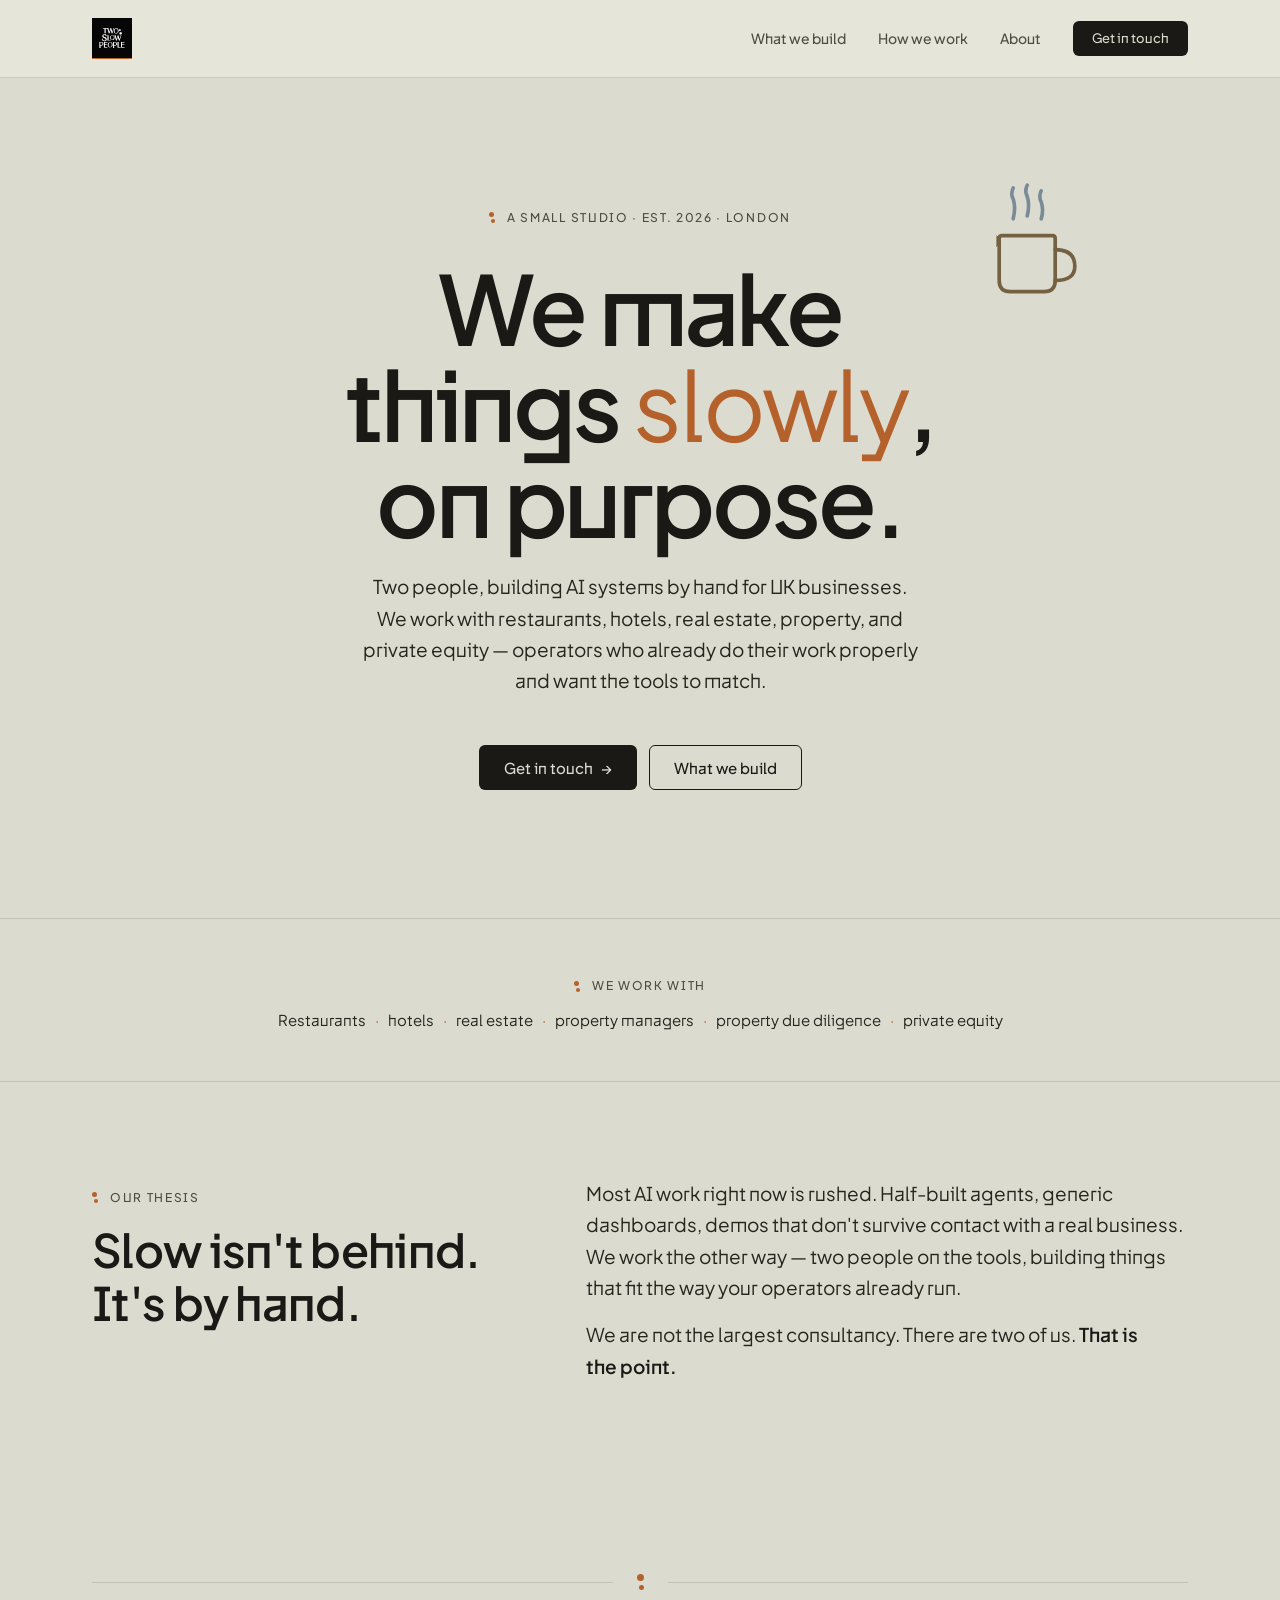
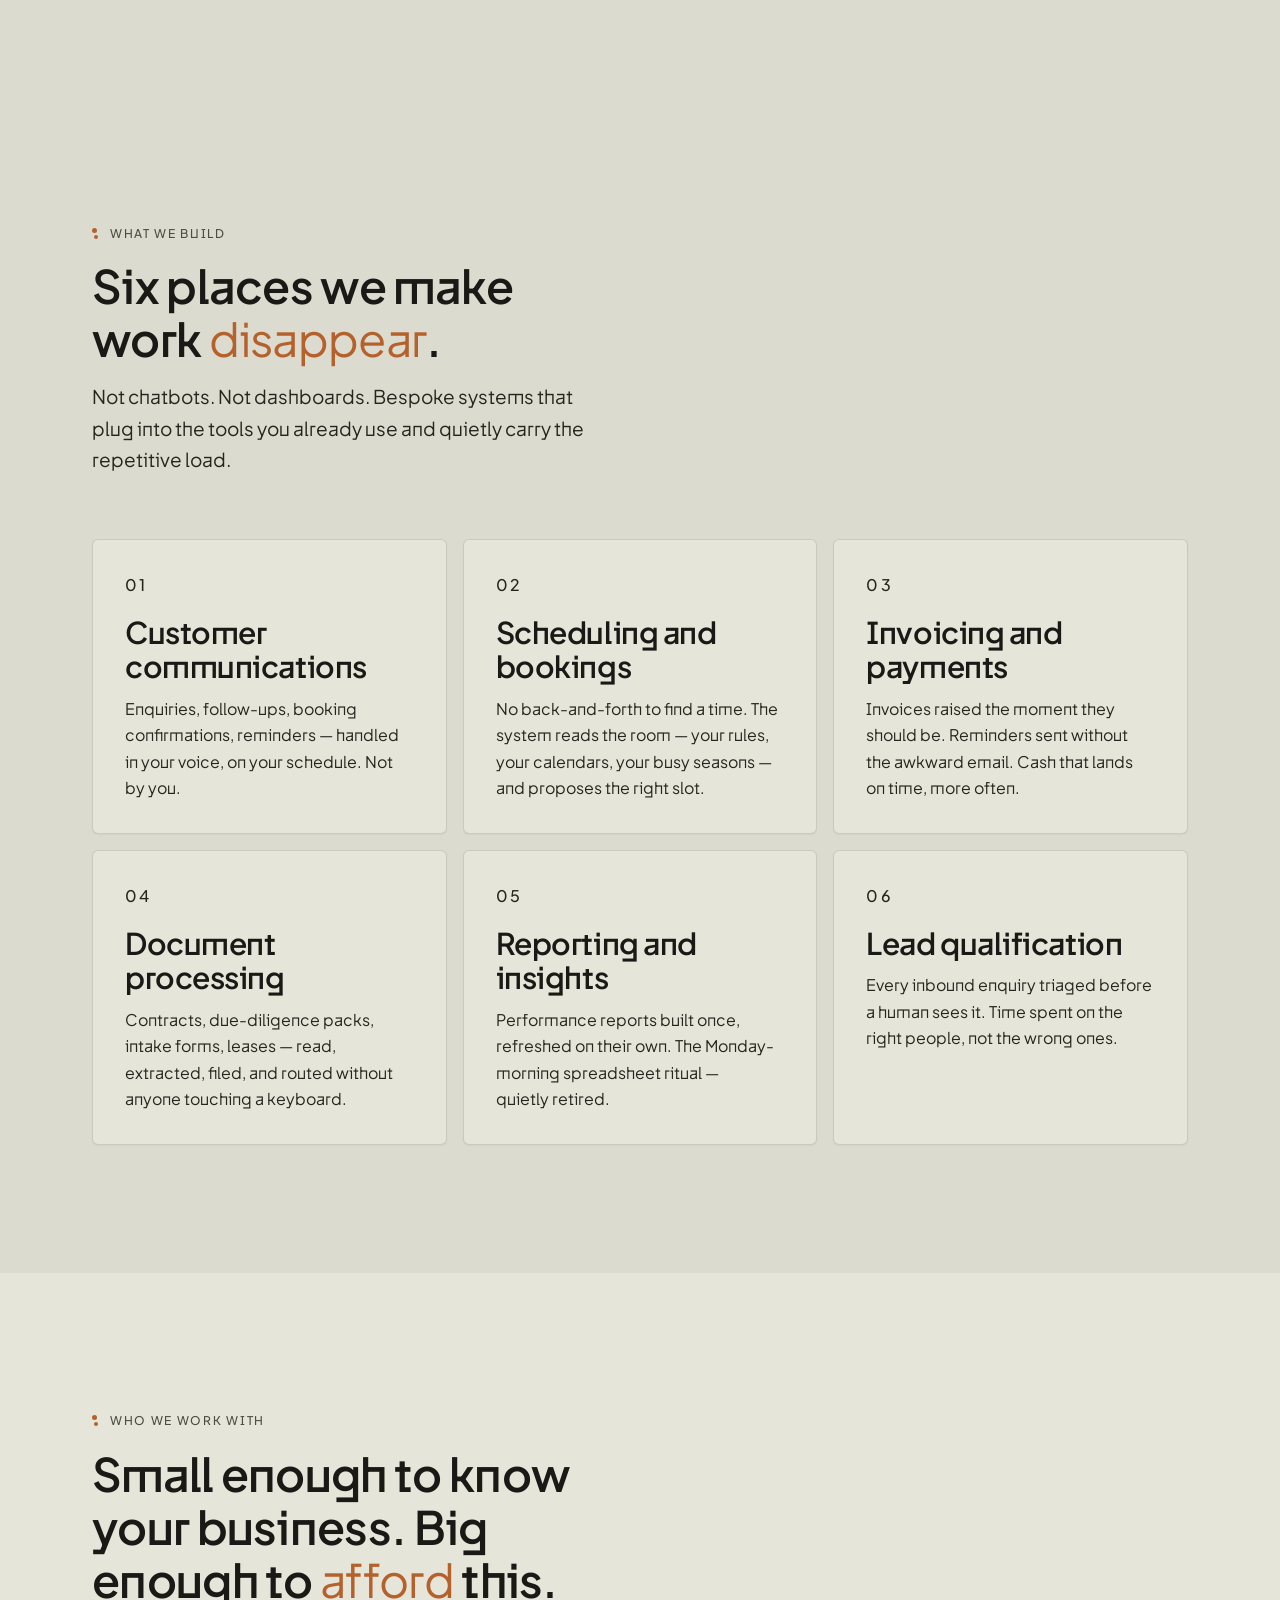
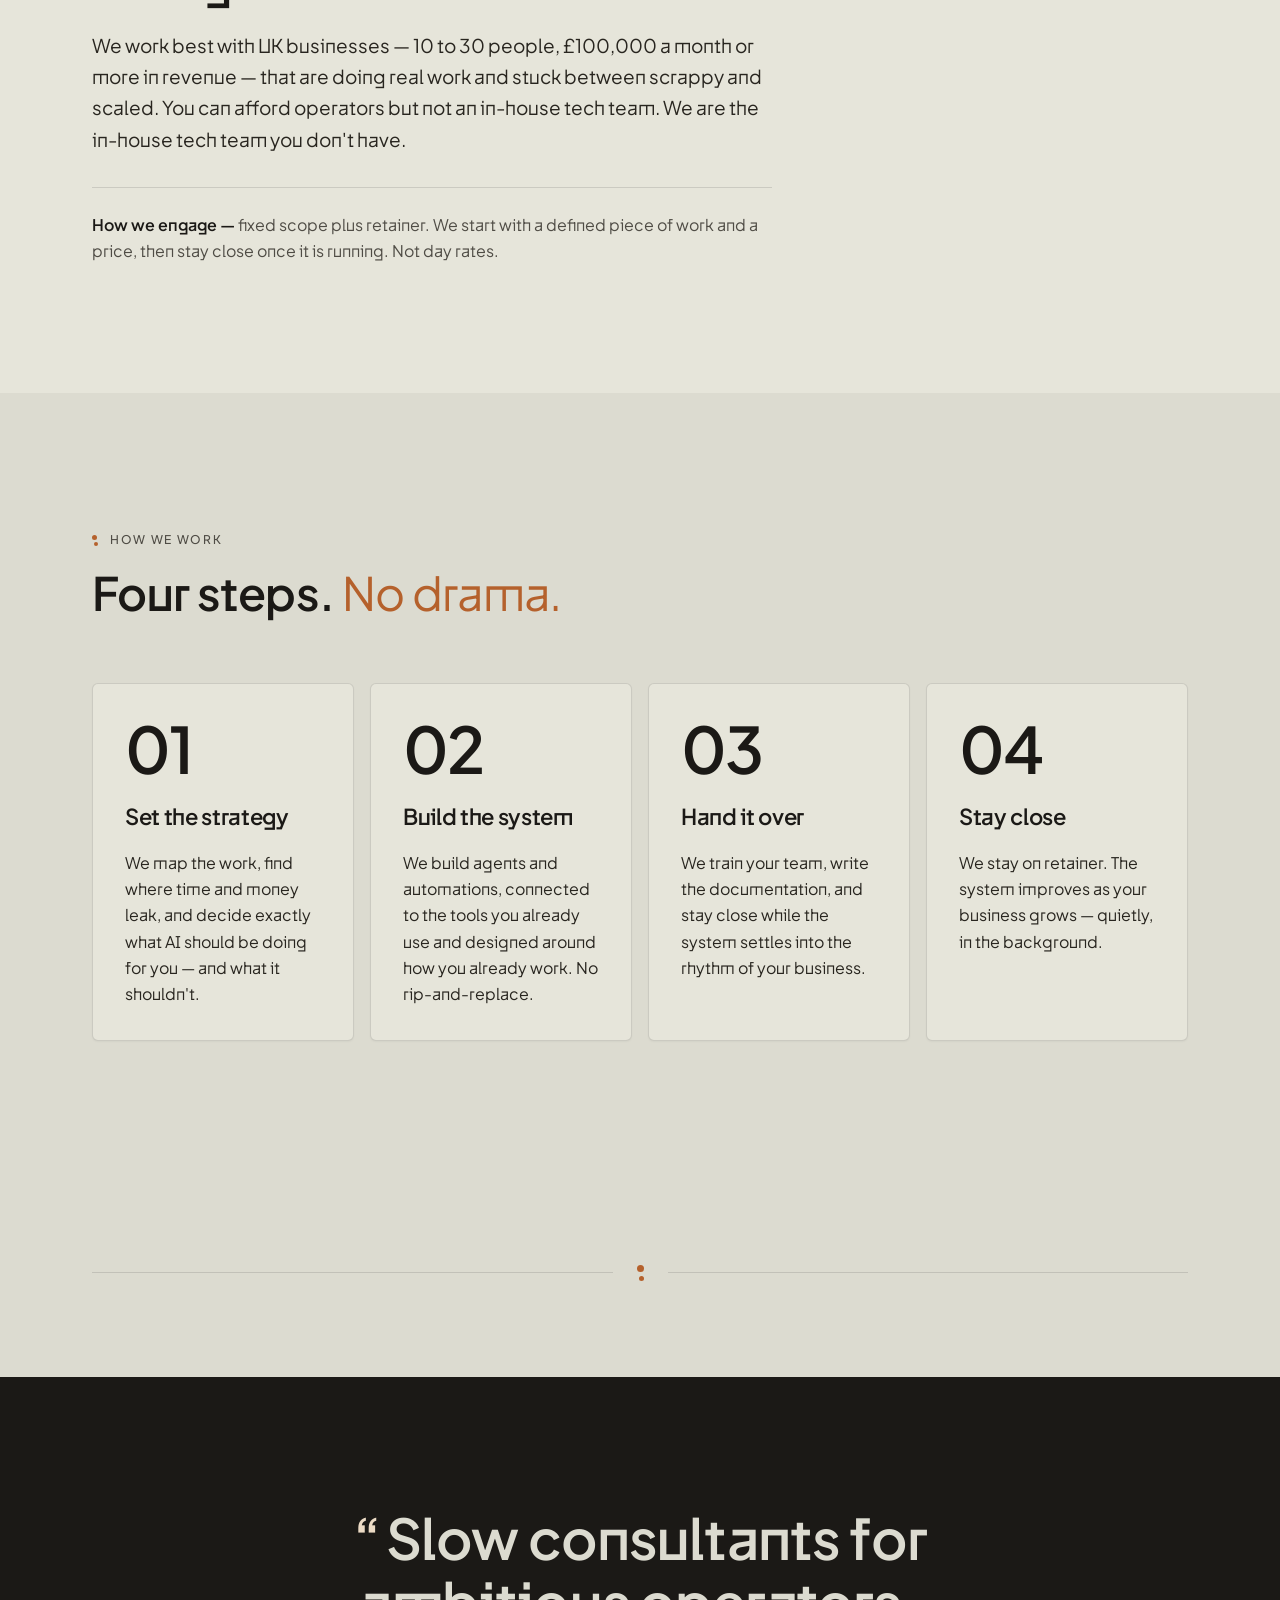
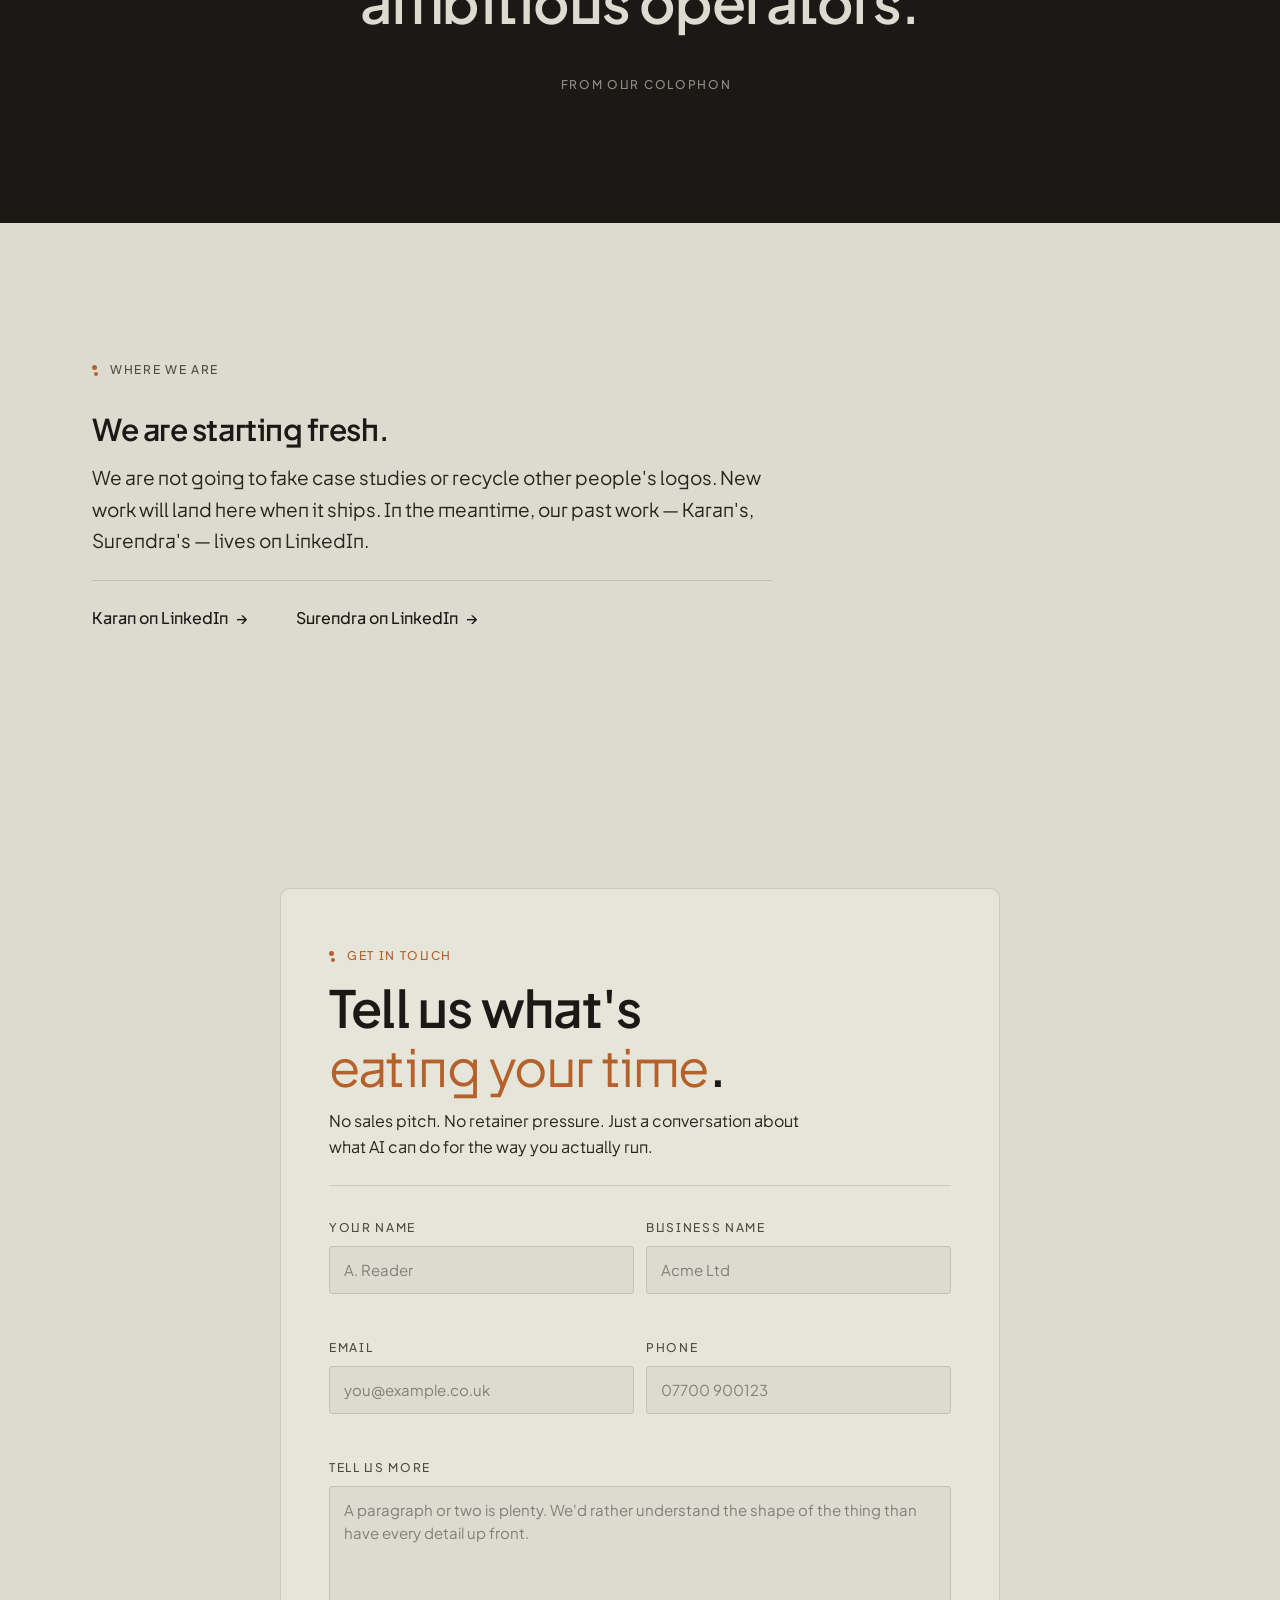
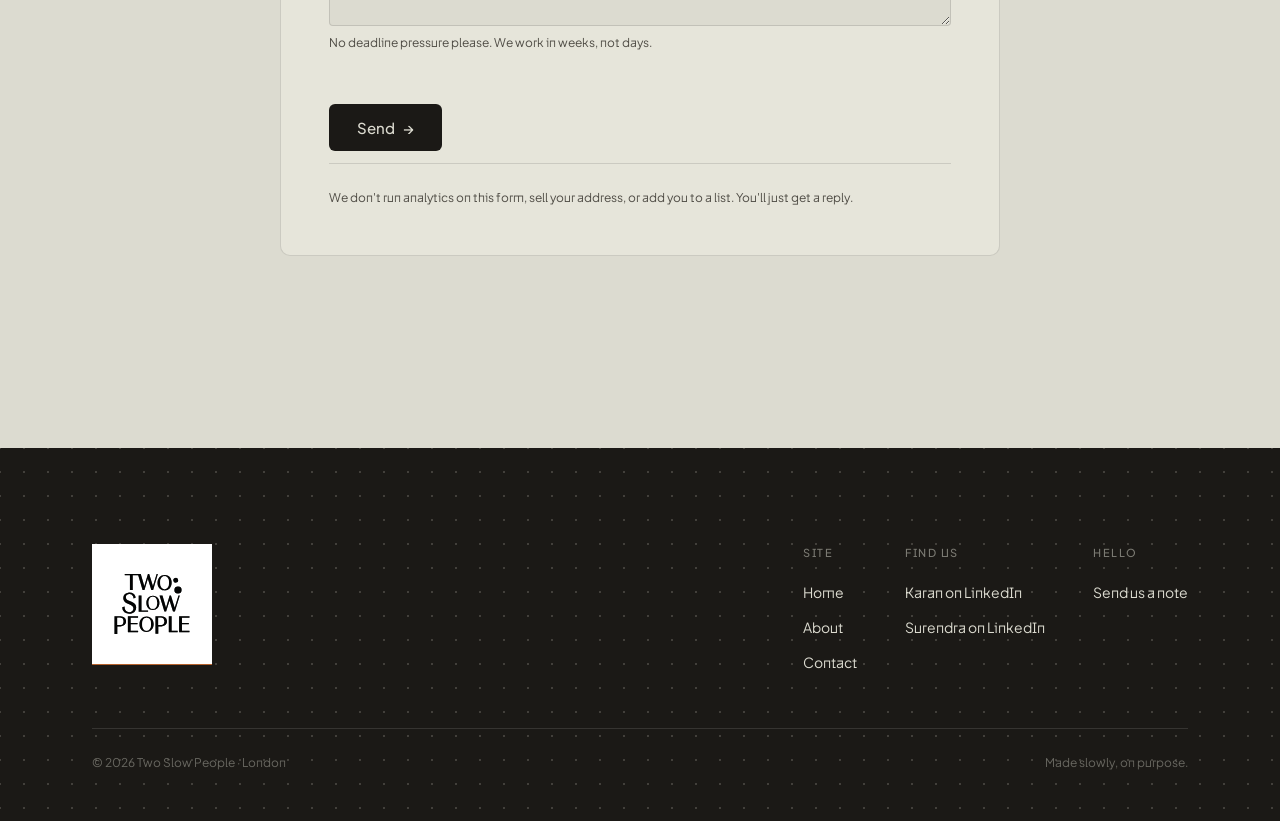
==== index.html @ e24c9af3 "Copy pass: tighten grammar, flow, specific-over-abstract Index: - Hero lede: drop "bespoke" (redunda" ====
<!DOCTYPE html>
<html lang="en">
<head>
    <meta charset="UTF-8">
    <meta name="viewport" content="width=device-width, initial-scale=1.0">
    <title>Two Slow People — AI consulting for UK businesses</title>
    <meta name="description" content="Two Slow People is a small AI consultancy run by Karan Baweja and Surendra Chaplot. We build proper AI systems by hand for UK businesses ready to scale.">
    <meta name="robots" content="index, follow">
    <meta name="theme-color" content="#1B1916">

    <link rel="canonical" href="https://twoslowpeople.com/">
    <link rel="icon" type="image/svg+xml" href="assets/dot-pair.svg">
    <link rel="apple-touch-icon" href="assets/logo-twoslowpeople-vector.svg">

    <meta property="og:type" content="website">
    <meta property="og:url" content="https://twoslowpeople.com/">
    <meta property="og:title" content="Two Slow People — AI consulting for UK businesses">
    <meta property="og:description" content="A small AI consultancy run by two people, by hand. We work with UK businesses — restaurants, hotels, real estate, property, private equity.">
    <meta property="og:site_name" content="Two Slow People">
    <meta property="og:locale" content="en_GB">

    <meta name="twitter:card" content="summary_large_image">
    <meta name="twitter:title" content="Two Slow People — AI consulting for UK businesses">
    <meta name="twitter:description" content="A small AI consultancy run by two people, by hand. UK SMBs — restaurants, hotels, real estate, property, private equity.">

    <link rel="stylesheet" href="css/tokens.css?v=1">
    <link rel="stylesheet" href="css/site.css?v=1">

    <style>
        /* ──────────────────────────────────────────────────────
           index.html — page-specific styles only.
           Tokens come from tokens.css; shared chrome (nav, footer,
           buttons, cards, forms, eyebrow, reveal) lives in site.css.
           ────────────────────────────────────────────────────── */

        /* ── HERO ── */
        .hero {
            position: relative;
            padding: 120px 0 var(--s-10);
            text-align: center;
            background: var(--bg-page);
            overflow: hidden;
        }
        .hero-mark {
            position: absolute;
            top: var(--s-9);
            right: max(var(--s-6), calc(50% - 460px));
            opacity: 0.9;
            pointer-events: none;
        }
        @media (max-width: 768px) {
            .hero-mark { top: var(--s-6); right: var(--s-4); }
            .hero-mark svg { width: 96px; height: 96px; }
        }
        .hero .eyebrow { margin-bottom: var(--s-6); }
        .hero h1 {
            font-size: var(--t-display);
            margin-bottom: var(--s-5);
            max-width: 920px;
            margin-left: auto;
            margin-right: auto;
        }
        .hero h1 em {
            font-weight: var(--w-regular);
            color: var(--momiji);
        }
        .hero .lede {
            max-width: 560px;
            margin: 0 auto var(--s-7);
            color: var(--ink-2);
            text-wrap: pretty;
        }
        .hero-ctas {
            display: inline-flex;
            gap: var(--s-3);
            flex-wrap: wrap;
            justify-content: center;
        }

        /* ── SECTORS STRIP ── */
        .sectors {
            padding: var(--s-7) 0;
            border-top: 1px solid var(--rule);
            border-bottom: 1px solid var(--rule);
            background: var(--bg-page);
            text-align: center;
        }
        .sectors .eyebrow { margin-bottom: var(--s-3); justify-content: center; }
        .sectors-line {
            font-family: var(--font-body);
            font-size: 15px;
            color: var(--ink-2);
            line-height: var(--lh-relaxed);
        }
        .sectors-line .sep { color: var(--momiji); margin: 0 6px; }

        /* ── STATEMENT ── */
        .statement { background: var(--bg-page); padding-top: var(--s-9); padding-bottom: var(--s-9); }
        .statement-grid {
            display: grid;
            grid-template-columns: 5fr 7fr;
            gap: var(--s-8);
            align-items: start;
        }
        .statement h2 {
            font-size: var(--t-h2);
            text-wrap: balance;
        }
        .statement-right p {
            font-size: var(--t-body-lg);
            color: var(--ink-2);
            line-height: var(--lh-relaxed);
            margin-bottom: var(--s-4);
        }
        .statement-right p:last-child { margin-bottom: 0; }
        .statement-right em { color: var(--ink); font-weight: var(--w-semibold); }

        /* ── WHAT WE BUILD (services grid) ── */
        .what { background: var(--bg-page); }
        .what-grid {
            display: grid;
            grid-template-columns: repeat(3, 1fr);
            gap: var(--s-4);
        }
        .svc-num {
            font-family: var(--font-body);
            font-size: 12px;
            font-weight: var(--w-medium);
            letter-spacing: var(--ls-eyebrow);
            text-transform: uppercase;
            color: var(--momiji);
            margin-bottom: var(--s-4);
        }

        /* ── WHO WE WORK WITH ── */
        .who { background: var(--bg-card); }
        .who-inner { max-width: var(--container-prose); }
        .who h2 { font-size: var(--t-h2); margin-bottom: var(--s-5); text-wrap: balance; }
        .who h2 em { font-weight: var(--w-regular); color: var(--momiji); }
        .who p { font-size: var(--t-body-lg); color: var(--ink-2); line-height: var(--lh-relaxed); margin-bottom: var(--s-4); }
        .who p:last-child { margin-bottom: 0; }
        .who .engagement {
            margin-top: var(--s-6);
            padding-top: var(--s-5);
            border-top: 1px solid var(--rule);
            font-size: var(--t-body);
            color: var(--ink-3);
        }
        .who .engagement strong { color: var(--ink); font-weight: var(--w-semibold); }

        /* ── HOW WE WORK ── */
        .how { background: var(--bg-page); }
        .how-grid {
            display: grid;
            grid-template-columns: repeat(4, 1fr);
            gap: var(--s-4);
        }
        .how-grid .card { display: flex; flex-direction: column; gap: var(--s-3); }
        .step-num {
            font-family: var(--font-display);
            font-size: 64px;
            font-weight: var(--w-semibold);
            line-height: 1;
            letter-spacing: var(--ls-tightest);
            color: var(--ink);
            margin-bottom: var(--s-3);
        }
        .how-grid .card h3 { font-size: var(--t-h4); margin-bottom: var(--s-2); }

        /* ── PULL QUOTE — kit pattern: curly opening quote in clay-soft, no closing ── */
        .pull {
            background: var(--bg-inverse);
            color: var(--washi);
            padding: var(--s-10) 0;
            text-align: center;
        }
        .pull-quote {
            font-family: var(--font-display);
            font-size: clamp(34px, 4.5vw, 56px);
            font-weight: var(--w-semibold);
            line-height: var(--lh-snug);
            letter-spacing: var(--ls-tight);
            color: var(--washi);
            margin: 0 auto var(--s-6);
            max-width: 820px;
            text-wrap: balance;
        }
        .pull-quote::before {
            content: '\201C';            /* left double quotation mark — curly */
            color: var(--momiji-soft);
            margin-right: 0.08em;
        }
        .pull-attr {
            font-family: var(--font-body);
            font-size: 12px;
            font-weight: var(--w-medium);
            letter-spacing: var(--ls-eyebrow);
            text-transform: uppercase;
            color: rgba(220,219,208,0.6);
            display: inline-flex;
            align-items: center;
            gap: var(--s-3);
        }
        .pull-attr .dotpair-mark span { background: var(--momiji); }

        /* ── WHERE WE ARE (replaces fake cases) ── */
        .where { background: var(--bg-page); }
        .where-inner { max-width: var(--container-prose); }
        .where h3 { font-size: var(--t-h3); margin-bottom: var(--s-4); margin-top: var(--s-4); }
        .where p { font-size: var(--t-body-lg); color: var(--ink-2); line-height: var(--lh-relaxed); margin-bottom: var(--s-5); }
        .where-links { display: flex; gap: var(--s-7); flex-wrap: wrap; padding-top: var(--s-5); border-top: 1px solid var(--rule); }

        /* ── CONTACT ── */
        .contact {
            background: var(--bg-page);
            padding: var(--s-10) 0 var(--s-11);
        }
        .contact-card {
            max-width: 720px;
            margin: 0 auto;
            background: var(--bg-card);
            border: 1px solid var(--rule);
            border-radius: var(--r-lg);
            padding: var(--s-7);
        }
        .contact-card.surface-dotted-sm {
            background-color: var(--bg-card);
        }
        .contact-hd {
            margin-bottom: var(--s-6);
            padding-bottom: var(--s-5);
            border-bottom: 1px solid var(--rule);
        }
        .contact-hd .eyebrow { margin-bottom: var(--s-3); color: var(--momiji); }
        .contact-hd h2 {
            font-size: clamp(34px, 4vw, 52px);
            margin-bottom: var(--s-3);
        }
        .contact-hd h2 em { font-weight: var(--w-regular); color: var(--momiji); }
        .contact-hd p { font-size: var(--t-body); color: var(--ink-2); max-width: 480px; }

        /* ── PAGE-SPECIFIC RESPONSIVE ── */
        @media (max-width: 1024px) {
            .what-grid  { grid-template-columns: repeat(2, 1fr); }
            .how-grid   { grid-template-columns: repeat(2, 1fr); }
            .statement-grid { grid-template-columns: 1fr; gap: var(--s-6); }
        }
        @media (max-width: 768px) {
            .hero { padding: 96px 0 var(--s-9); }
            .hero h1 { font-size: clamp(40px, 11vw, 64px); }
            .hero-ctas .btn { padding: 12px 20px; font-size: 14px; }
            .sectors { padding: var(--s-6) 0; }
            .sectors-line { font-size: 14px; }
            .what-grid, .how-grid { grid-template-columns: 1fr; }
            .step-num { font-size: 48px; }
            .pull { padding: var(--s-9) 0; }
            .pull-quote { font-size: clamp(26px, 6.5vw, 40px); }
            .where-links { gap: var(--s-4); }
            .contact { padding: var(--s-9) 0 var(--s-10); }
            .contact-card { padding: var(--s-5); border-radius: var(--r-md); }
            .contact-hd h2 { font-size: clamp(28px, 8vw, 40px); }
            .statement { padding-top: var(--s-9); padding-bottom: var(--s-9); }
        }
        @media (max-width: 480px) {
            .hero-mark { display: none; }
            .hero h1 { font-size: clamp(36px, 11vw, 52px); }
            .pull-quote { font-size: 26px; }
        }
    </style>

    <script type="application/ld+json">
    {
      "@context": "https://schema.org",
      "@graph": [
        {
          "@type": "Organization",
          "@id": "https://twoslowpeople.com/#organization",
          "name": "Two Slow People",
          "url": "https://twoslowpeople.com/",
          "description": "Two Slow People is a small AI consultancy run by Karan Baweja and Surendra Chaplot. We build proper AI systems by hand for UK businesses ready to scale.",
          "founder": [
            { "@type": "Person", "name": "Karan Baweja",     "sameAs": "https://www.linkedin.com/in/karandb/" },
            { "@type": "Person", "name": "Surendra Chaplot", "sameAs": "https://www.linkedin.com/in/chaplot/" }
          ],
          "areaServed": { "@type": "Country", "name": "United Kingdom" },
          "foundingLocation": { "@type": "Place", "name": "London, UK" },
          "knowsAbout": ["AI consulting", "Bespoke automation", "Small Business Technology", "Workflow Automation"]
        },
        {
          "@type": "ProfessionalService",
          "@id": "https://twoslowpeople.com/#service",
          "name": "Two Slow People — AI consulting",
          "provider": { "@id": "https://twoslowpeople.com/#organization" },
          "serviceType": "AI consulting and bespoke automation",
          "description": "Bespoke AI systems for UK SMBs — customer communications, scheduling, invoicing, document processing, reporting, and lead qualification.",
          "areaServed": { "@type": "Country", "name": "United Kingdom" }
        },
        {
          "@type": "FAQPage",
          "mainEntity": [
            {
              "@type": "Question",
              "name": "What kind of businesses do you work with?",
              "acceptedAnswer": { "@type": "Answer", "text": "UK businesses with 10–30 people and £100,000+ a month in revenue. Industries include restaurants, hotels, real estate, property managers, property due diligence, and private equity." }
            },
            {
              "@type": "Question",
              "name": "How do you engage?",
              "acceptedAnswer": { "@type": "Answer", "text": "Fixed scope plus retainer. We start with a defined piece of work and a price, then stay on as your AI partner once it is running. Not day rates." }
            },
            {
              "@type": "Question",
              "name": "What do you actually build?",
              "acceptedAnswer": { "@type": "Answer", "text": "Bespoke AI systems for customer communications, scheduling and bookings, invoicing and payments, document processing, reporting and insights, and lead qualification." }
            }
          ]
        }
      ]
    }
    </script>
</head>
<body>

<!-- WOBBLE FILTER (used by every felt-pen mark on this page) -->
<svg width="0" height="0" style="position:absolute" aria-hidden="true">
    <filter id="wobble">
        <feTurbulence type="fractalNoise" baseFrequency="0.025" numOctaves="2" seed="3" result="noise" />
        <feDisplacementMap in="SourceGraphic" in2="noise" scale="1.6" />
    </filter>
</svg>

<!-- NAV -->
<nav class="site-nav" id="nav">
    <div class="nav-inner">
        <a href="/" class="nav-logo" aria-label="Two Slow People — home">
            <img src="assets/logo-twoslowpeople-vector.svg" alt="Two Slow People" />
        </a>
        <div class="nav-links" id="navLinks">
            <a href="#what">What we build</a>
            <a href="#how">How we work</a>
            <a href="about.html">About</a>
            <a href="#contact" class="btn btn-primary">Get in touch</a>
        </div>
        <button class="nav-mob" id="navMob" aria-label="Open menu" aria-expanded="false">
            <span></span><span></span><span></span>
        </button>
    </div>
</nav>

<!-- HERO -->
<section class="hero">
    <!-- Felt-pen tea mark — the brand mascot, top-right of the viewport -->
    <div class="hero-mark felt-pen-mark animated" aria-hidden="true">
        <svg viewBox="0 0 100 100" width="140" height="140">
            <g style="filter:url(#wobble);fill:none;stroke-width:2.6;stroke-linecap:round;stroke-linejoin:round">
                <path stroke="#6B5230" d="M28 46 Q28 44 30 44 L66 44 Q68 44 68 46 L68 76 Q68 84 60 84 L36 84 Q28 84 28 76 Z" />
                <path stroke="#6B5230" d="M68 54 Q82 54 82 66 Q82 76 68 76" />
                <path stroke="#6E8390" d="M38 32 Q40 24 38 18 Q36 14 38 10" />
                <path stroke="#6E8390" d="M48 30 Q50 22 48 16 Q46 12 48 8" />
                <path stroke="#6E8390" d="M58 32 Q60 26 58 20 Q56 16 58 12" />
            </g>
        </svg>
    </div>
    <div class="wrap-md">
        <div class="eyebrow rev">
            <span class="dotpair-mark"><span></span><span></span></span>
            <span>A small studio · est. 2026 · London</span>
        </div>
        <h1 class="display rev">We make things <em>slowly</em>,<br>on purpose.</h1>
        <p class="lead lede rev">Two people, building AI systems by hand for UK businesses. We work with restaurants, hotels, real estate, property, and private equity — operators who already do their work properly and want the tools to match.</p>
        <div class="hero-ctas rev">
            <a href="#contact" class="btn btn-primary">Get in touch <span aria-hidden="true">→</span></a>
            <a href="#what" class="btn btn-outline">What we build</a>
        </div>
    </div>
</section>

<!-- SECTORS -->
<div class="sectors">
    <div class="wrap">
        <div class="eyebrow">
            <span class="dotpair-mark"><span></span><span></span></span>
            <span>We work with</span>
        </div>
        <p class="sectors-line">Restaurants <span class="sep">·</span> hotels <span class="sep">·</span> real estate <span class="sep">·</span> property managers <span class="sep">·</span> property due diligence <span class="sep">·</span> private equity</p>
    </div>
</div>

<!-- STATEMENT / THESIS -->
<section class="statement">
    <div class="wrap">
        <div class="statement-grid rev">
            <div>
                <div class="eyebrow" style="margin-bottom: var(--s-4);">
                    <span class="dotpair-mark"><span></span><span></span></span>
                    <span>Our thesis</span>
                </div>
                <h2>Slow isn't behind. It's <em>by hand</em>.</h2>
            </div>
            <div class="statement-right">
                <p>Most AI work right now is rushed. Half-built agents, generic dashboards, demos that don't survive contact with a real business. We work the other way — two people on the tools, building things that fit the way your operators already run.</p>
                <p>We are not the largest consultancy. There are two of us. <em>That is the point.</em></p>
            </div>
        </div>
    </div>
</section>

<!-- BREAK -->
<div class="section-break" aria-hidden="true">
    <div class="section-break-inner">
        <span class="line"></span>
        <span class="ornament"><span></span><span></span></span>
        <span class="line"></span>
    </div>
</div>

<!-- WHAT WE BUILD -->
<section class="what" id="what">
    <div class="wrap">
        <div class="sec-hd rev">
            <div class="eyebrow">
                <span class="dotpair-mark"><span></span><span></span></span>
                <span>What we build</span>
            </div>
            <h2>Six places we make work <em>disappear</em>.</h2>
            <p class="lede">Not chatbots. Not dashboards. Bespoke systems that plug into the tools you already use and quietly carry the repetitive load.</p>
        </div>
        <div class="what-grid rev">
            <article class="card">
                <p class="svc-num">01</p>
                <h3>Customer communications</h3>
                <p>Enquiries, follow-ups, booking confirmations, reminders — handled in your voice, on your schedule. Not by you.</p>
            </article>
            <article class="card">
                <p class="svc-num">02</p>
                <h3>Scheduling and bookings</h3>
                <p>No back-and-forth to find a time. The system reads the room — your rules, your calendars, your busy seasons — and proposes the right slot.</p>
            </article>
            <article class="card">
                <p class="svc-num">03</p>
                <h3>Invoicing and payments</h3>
                <p>Invoices raised the moment they should be. Reminders sent without the awkward email. Cash that lands on time, more often.</p>
            </article>
            <article class="card">
                <p class="svc-num">04</p>
                <h3>Document processing</h3>
                <p>Contracts, due-diligence packs, intake forms, leases — read, extracted, filed, and routed without anyone touching a keyboard.</p>
            </article>
            <article class="card">
                <p class="svc-num">05</p>
                <h3>Reporting and insights</h3>
                <p>Performance reports built once, refreshed on their own. The Monday-morning spreadsheet ritual — quietly retired.</p>
            </article>
            <article class="card">
                <p class="svc-num">06</p>
                <h3>Lead qualification</h3>
                <p>Every inbound enquiry triaged before a human sees it. Time spent on the right people, not the wrong ones.</p>
            </article>
        </div>
    </div>
</section>

<!-- WHO WE WORK WITH -->
<section class="who" id="who">
    <div class="wrap">
        <div class="who-inner rev">
            <div class="eyebrow" style="margin-bottom: var(--s-4);">
                <span class="dotpair-mark"><span></span><span></span></span>
                <span>Who we work with</span>
            </div>
            <h2>Small enough to know your business. Big enough to <em>afford</em> this.</h2>
            <p>We work best with UK businesses — 10 to 30 people, £100,000 a month or more in revenue — that are doing real work and stuck between scrappy and scaled. You can afford operators but not an in-house tech team. We are the in-house tech team you don't have.</p>
            <div class="engagement"><strong>How we engage —</strong> fixed scope plus retainer. We start with a defined piece of work and a price, then stay close once it is running. Not day rates.</div>
        </div>
    </div>
</section>

<!-- HOW WE WORK -->
<section class="how" id="how">
    <div class="wrap">
        <div class="sec-hd rev">
            <div class="eyebrow">
                <span class="dotpair-mark"><span></span><span></span></span>
                <span>How we work</span>
            </div>
            <h2>Four steps. <em>No drama.</em></h2>
        </div>
        <div class="how-grid rev">
            <article class="card">
                <div class="step-num">01</div>
                <h3>Set the strategy</h3>
                <p>We map the work, find where time and money leak, and decide exactly what AI should be doing for you — and what it shouldn't.</p>
            </article>
            <article class="card">
                <div class="step-num">02</div>
                <h3>Build the system</h3>
                <p>We build agents and automations, connected to the tools you already use and designed around how you already work. No rip-and-replace.</p>
            </article>
            <article class="card">
                <div class="step-num">03</div>
                <h3>Hand it over</h3>
                <p>We train your team, write the documentation, and stay close while the system settles into the rhythm of your business.</p>
            </article>
            <article class="card">
                <div class="step-num">04</div>
                <h3>Stay close</h3>
                <p>We stay on retainer. The system improves as your business grows — quietly, in the background.</p>
            </article>
        </div>
    </div>
</section>

<!-- BREAK -->
<div class="section-break" aria-hidden="true">
    <div class="section-break-inner">
        <span class="line"></span>
        <span class="ornament"><span></span><span></span></span>
        <span class="line"></span>
    </div>
</div>

<!-- PULL QUOTE -->
<section class="pull rev">
    <div class="wrap-md">
        <p class="pull-quote">Slow consultants for ambitious operators.</p>
        <span class="pull-attr">
            <span class="dotpair-mark"><span></span><span></span></span>
            <span>From our colophon</span>
        </span>
    </div>
</section>

<!-- WHERE WE ARE -->
<section class="where" id="where">
    <div class="wrap">
        <div class="where-inner rev">
            <div class="eyebrow" style="margin-bottom: var(--s-4);">
                <span class="dotpair-mark"><span></span><span></span></span>
                <span>Where we are</span>
            </div>
            <h3>We are starting fresh.</h3>
            <p>We are not going to fake case studies or recycle other people's logos. New work will land here when it ships. In the meantime, our past work — Karan's, Surendra's — lives on LinkedIn.</p>
            <div class="where-links">
                <a class="arrow-link" href="https://www.linkedin.com/in/karandb/" target="_blank" rel="noopener noreferrer">Karan on LinkedIn</a>
                <a class="arrow-link" href="https://www.linkedin.com/in/chaplot/" target="_blank" rel="noopener noreferrer">Surendra on LinkedIn</a>
            </div>
        </div>
    </div>
</section>

<!-- CONTACT -->
<section class="contact" id="contact">
    <div class="wrap">
        <div class="contact-card surface-dotted-sm rev">
            <div class="contact-hd">
                <div class="eyebrow">
                    <span class="dotpair-mark"><span></span><span></span></span>
                    <span>Get in touch</span>
                </div>
                <h2>Tell us what's <em>eating your time</em>.</h2>
                <p>No sales pitch. No retainer pressure. Just a conversation about what AI can do for the way you actually run.</p>
            </div>
            <form id="contact-form" novalidate>
                <div class="form-row">
                    <div class="form-group">
                        <label for="name">Your name</label>
                        <input type="text" id="name" name="name" placeholder="A. Reader" autocomplete="name">
                        <span class="field-error" id="name-error"></span>
                    </div>
                    <div class="form-group">
                        <label for="business">Business name</label>
                        <input type="text" id="business" name="business" placeholder="Acme Ltd" autocomplete="organization">
                        <span class="field-error" id="business-error"></span>
                    </div>
                </div>
                <div class="form-row">
                    <div class="form-group">
                        <label for="email">Email</label>
                        <input type="email" id="email" name="email" placeholder="you@example.co.uk" autocomplete="email">
                        <span class="field-error" id="email-error"></span>
                    </div>
                    <div class="form-group">
                        <label for="phone">Phone</label>
                        <input type="tel" id="phone" name="phone" placeholder="07700 900123" autocomplete="tel">
                        <span class="field-error" id="phone-error"></span>
                    </div>
                </div>
                <div class="form-group">
                    <label for="message">Tell us more</label>
                    <textarea id="message" name="message" rows="5" placeholder="A paragraph or two is plenty. We'd rather understand the shape of the thing than have every detail up front."></textarea>
                    <span class="form-helper">No deadline pressure please. We work in weeks, not days.</span>
                    <span class="field-error" id="message-error"></span>
                </div>
                <button type="submit" class="form-submit">Send <span aria-hidden="true">→</span></button>
                <div class="form-msg" id="form-msg"></div>
            </form>
            <div class="form-foot">We don't run analytics on this form, sell your address, or add you to a list. You'll just get a reply.</div>
        </div>
    </div>
</section>

<!-- FOOTER -->
<footer class="site-footer">
    <div class="wrap">
        <div class="footer-top">
            <a href="/" class="footer-mark" aria-label="Two Slow People">
                <img src="assets/logo-twoslowpeople-vector.svg" alt="Two Slow People" />
            </a>
            <div class="footer-cols">
                <div class="footer-col">
                    <h6>Site</h6>
                    <a href="/">Home</a>
                    <a href="about.html">About</a>
                    <a href="#contact">Contact</a>
                </div>
                <div class="footer-col">
                    <h6>Find us</h6>
                    <a href="https://www.linkedin.com/in/karandb/" target="_blank" rel="noopener noreferrer">Karan on LinkedIn</a>
                    <a href="https://www.linkedin.com/in/chaplot/" target="_blank" rel="noopener noreferrer">Surendra on LinkedIn</a>
                </div>
                <div class="footer-col">
                    <h6>Hello</h6>
                    <a href="#contact">Send us a note</a>
                </div>
            </div>
        </div>
        <div class="footer-bot">
            <span>© 2026 Two Slow People · London</span>
            <span>Made slowly, on purpose.</span>
        </div>
    </div>
</footer>

<script>
(function () {
    // Mobile nav
    var mob   = document.getElementById('navMob');
    var links = document.getElementById('navLinks');
    if (mob && links) {
        mob.addEventListener('click', function () {
            var open = links.classList.toggle('open');
            mob.setAttribute('aria-expanded', open ? 'true' : 'false');
        });
        links.querySelectorAll('a').forEach(function (a) {
            a.addEventListener('click', function () {
                links.classList.remove('open');
                mob.setAttribute('aria-expanded', 'false');
            });
        });
    }

    // Smooth scroll for in-page anchors
    document.querySelectorAll('a[href^="#"]').forEach(function (a) {
        a.addEventListener('click', function (e) {
            var href = this.getAttribute('href');
            if (href === '#' || href.length < 2) return;
            var t = document.querySelector(href);
            if (t) { e.preventDefault(); t.scrollIntoView({ behavior: 'smooth', block: 'start' }); }
        });
    });

    // Scroll reveal — with hard fallback so a JS error never blanks the page
    var revEls = document.querySelectorAll('.rev');
    try {
        var io = new IntersectionObserver(function (entries) {
            entries.forEach(function (e) {
                if (e.isIntersecting) { e.target.classList.add('in'); io.unobserve(e.target); }
            });
        }, { threshold: 0.07, rootMargin: '0px 0px -32px 0px' });
        revEls.forEach(function (el) { io.observe(el); });
    } catch (err) {
        revEls.forEach(function (el) { el.classList.add('in'); });
    }
    setTimeout(function () {
        revEls.forEach(function (el) { el.classList.add('in'); });
    }, 1500);

    // Contact form (mechanics preserved from previous version — same field names,
    // same Google Apps Script endpoint, same URLSearchParams body)
    var form = document.getElementById('contact-form');
    var msg  = document.getElementById('form-msg');
    if (!form) return;

    form.querySelectorAll('input, textarea').forEach(function (el) {
        el.addEventListener('input', function () {
            this.classList.remove('invalid');
            var err = document.getElementById(this.id + '-error');
            if (err) err.textContent = '';
            msg.className = 'form-msg';
        });
    });

    form.addEventListener('submit', function (e) {
        e.preventDefault();
        var f = new FormData(form);
        var ok = true;

        function fieldErr(id, text) {
            document.getElementById(id).classList.add('invalid');
            document.getElementById(id + '-error').textContent = text;
            if (ok) { document.getElementById(id).focus(); }
            ok = false;
        }

        var name     = f.get('name').trim();
        var business = f.get('business').trim();
        var email    = f.get('email').trim();
        var phone    = f.get('phone').trim();
        var message  = f.get('message').trim();

        // Validate in reverse order so focus lands on the first error
        if (message.length < 10)
            fieldErr('message', 'Please add a bit more detail — at least a sentence.');
        if (!/^\d{10,15}$/.test(phone.replace(/[\s\-\+\(\)]/g, '')))
            fieldErr('phone', 'Please enter a valid phone number.');
        if (!/^[^\s@]+@[^\s@]+\.[^\s@]+$/.test(email))
            fieldErr('email', 'Please enter a valid email address.');
        if (business.length < 2)
            fieldErr('business', 'Please enter your business name.');
        if (name.length < 2)
            fieldErr('name', 'Please enter your name.');

        if (!ok) return;

        var SCRIPT_URL = 'https://script.google.com/macros/s/AKfycbxXTZHqt9VokANGbA_xIFv-x7C_1rtGwkPDrFfb3cg8RIaZro7bOiLLqvdOsWTlAKs/exec';
        var btn = form.querySelector('.form-submit');
        btn.disabled = true; btn.innerHTML = 'Sending…';
        var params = new URLSearchParams();
        params.append('name', name);
        params.append('business', business);
        params.append('email', email);
        params.append('phone', phone);
        params.append('message', message);
        fetch(SCRIPT_URL, { method: 'POST', body: params, mode: 'no-cors' })
          .then(function () {
            show('success', "Sent. We'll write back within a week, sometimes two.");
            form.reset();
            setTimeout(function () { msg.style.display = 'none'; }, 6000);
          })
          .catch(function () {
            show('error', 'Something went wrong — please try again in a moment.');
          })
          .finally(function () {
            btn.disabled = false; btn.innerHTML = 'Send <span aria-hidden="true">→</span>';
          });
    });

    function show(type, text) { msg.className = 'form-msg ' + type; msg.textContent = text; }
})();
</script>
</body>
</html>
---- css/tokens.css ----
/* =========================================================================
   Two Slow People — Colors & Type tokens (FINAL)
   =========================================================================
   Palette: 03 · Maple Stream
   Accent set: Autumn polychrome
   Header surface: --paper

   A quiet, considered system. Editorial sans + the dot-pair motif.
   "Slow" demands restraint — saturated colors are moments, not surfaces.
   ========================================================================= */

@import url('https://fonts.googleapis.com/css2?family=Plus+Jakarta+Sans:ital,wght@0,300;0,400;0,500;0,600;0,700;0,800;1,400;1,500;1,600&family=JetBrains+Mono:wght@400;500&display=swap');

:root {
  /* =====================================================================
     COLOR — Maple Stream
     ===================================================================== */

  /* ---------- Surfaces (the stone ladder) ---------- */
  --white:        #F2F1E6;        /* brightest — used sparingly       */
  --paper:        #E6E5DA;        /* CARDS · HEADER · quote bg        */
  --washi:        #DCDBD0;        /* PAGE bg — primary stone          */
  --washi-2:      #CFCEC1;        /* inset / deeper card              */
  --washi-3:      #B8B7AA;        /* deepest stone accent             */

  /* ---------- Ink scale ---------- */
  --ink:          #1B1916;        /* sumi — primary text, dark sections */
  --ink-2:        #28251F;        /* secondary text                   */
  --ink-3:        #4F4C45;        /* tertiary / metadata              */
  --ink-4:        #80807A;        /* muted / placeholder              */
  --sumi:         var(--ink);

  /* ---------- Accents — Autumn polychrome ----------
     Five hues drawn from autumn-garden references. All sit at the same
     desaturated chroma — a page can hold three of them and still read quiet.
     Order: warm → cool. */
  --ginkgo:       #C9A03A;        /* ginkgo yellow — sun, warmth      */
  --ginkgo-soft:  #ECDDB4;
  --momiji:       #B5612C;        /* maple rust — THE primary accent  */
  --momiji-soft:  #ECDBC5;
  --momiji-hover: #934C20;
  --kaki:         #A04534;        /* persimmon — secondary warm       */
  --kaki-soft:    #E8C9C0;
  --moss:         #5C7048;        /* moss — leaf, stem, success-feel  */
  --moss-soft:    #C5CDB6;
  --sora:         #6E8390;        /* wet-stone blue — sky, water      */
  --sora-soft:    #C8D2D6;

  /* ---------- Hairlines ---------- */
  --rule:         rgba(14,14,14,0.12);
  --rule-strong:  rgba(14,14,14,0.22);
  --rule-inverse: rgba(220,219,208,0.14);

  /* ---------- Semantic states ---------- */
  --link:         var(--momiji);
  --link-hover:   var(--momiji-hover);
  --success:      var(--moss);
  --warning:      var(--ginkgo);
  --danger:       var(--kaki);

  /* =====================================================================
     SEMANTIC ROLE TOKENS — use these in components, not raw hues
     ===================================================================== */

  /* Foreground */
  --fg-1:           var(--ink);
  --fg-2:           var(--ink-2);
  --fg-3:           var(--ink-3);
  --fg-4:           var(--ink-4);
  --fg-inverse:     var(--washi);
  --fg-accent:      var(--momiji);

  /* Background — five named surface roles */
  --bg-page:        var(--washi);    /* primary page                  */
  --bg-card:        var(--paper);    /* cards · article surfaces      */
  --bg-header:      var(--paper);    /* nav header — same as card     */
  --bg-inset:       var(--washi-2);  /* deeper inset                  */
  --bg-inverse:     var(--ink);      /* dark sections, footer         */

  /* Tinted backgrounds (for soft callouts, tags, etc.) */
  --bg-momiji-soft: var(--momiji-soft);
  --bg-ginkgo-soft: var(--ginkgo-soft);
  --bg-kaki-soft:   var(--kaki-soft);
  --bg-moss-soft:   var(--moss-soft);
  --bg-sora-soft:   var(--sora-soft);

  /* =====================================================================
     TYPOGRAPHY
     Plus Jakarta Sans is THE brand face. Voice differentiates by weight
     and size, not by family. JetBrains Mono for the rare metadata moment.
     ===================================================================== */
  --font-display: 'Plus Jakarta Sans', -apple-system, BlinkMacSystemFont, 'Helvetica Neue', sans-serif;
  --font-body:    'Plus Jakarta Sans', -apple-system, BlinkMacSystemFont, 'Helvetica Neue', sans-serif;
  --font-mono:    'JetBrains Mono', 'SF Mono', Menlo, monospace;

  /* Type scale — generous, slow */
  --t-display:    clamp(56px, 7.5vw, 120px);
  --t-h1:         clamp(44px, 5vw, 76px);
  --t-h2:         clamp(34px, 3.6vw, 52px);
  --t-h3:         30px;
  --t-h4:         22px;
  --t-h5:         18px;
  --t-body-lg:    19px;
  --t-body:       16px;
  --t-body-sm:    14px;
  --t-caption:    13px;
  --t-eyebrow:    12px;

  --w-light:      300;
  --w-regular:    400;
  --w-medium:     500;
  --w-semibold:   600;
  --w-bold:       700;
  --w-black:      900;

  --lh-tight:     1.0;
  --lh-snug:      1.15;
  --lh-normal:    1.4;
  --lh-relaxed:   1.65;
  --lh-loose:     1.85;

  --ls-tightest:  -0.03em;
  --ls-tight:     -0.015em;
  --ls-normal:    0;
  --ls-wide:      0.04em;
  --ls-eyebrow:   0.14em;

  /* =====================================================================
     SPACING (4pt base, rhythm leans larger)
     ===================================================================== */
  --s-1:  4px;
  --s-2:  8px;
  --s-3:  12px;
  --s-4:  16px;
  --s-5:  24px;
  --s-6:  32px;
  --s-7:  48px;
  --s-8:  64px;
  --s-9:  96px;
  --s-10: 128px;
  --s-11: 192px;

  /* =====================================================================
     RADII — system leans flat. Radii present but small.
     ===================================================================== */
  --r-xs:    2px;
  --r-sm:    4px;
  --r-md:    6px;
  --r-lg:    10px;
  --r-xl:    16px;
  --r-pill:  999px;

  /* =====================================================================
     SHADOWS — quiet. No glow. No drama.
     ===================================================================== */
  --shadow-xs:    0 1px 2px rgba(14,14,14,0.04);
  --shadow-sm:    0 2px 6px rgba(14,14,14,0.05);
  --shadow-md:    0 8px 24px rgba(14,14,14,0.06);
  --shadow-lg:    0 24px 48px rgba(14,14,14,0.08);
  --shadow-inset: inset 0 0 0 1px rgba(14,14,14,0.06);

  /* =====================================================================
     MOTION — slow by name, slow by default.
     ===================================================================== */
  --ease:        cubic-bezier(0.22, 0.61, 0.36, 1);
  --ease-slow:   cubic-bezier(0.4, 0, 0.2, 1);
  --dur-fast:    180ms;
  --dur:         360ms;
  --dur-slow:    600ms;
  --dur-slower:  900ms;

  /* =====================================================================
     LAYOUT
     ===================================================================== */
  --container:       1160px;
  --container-prose: 680px;
  --gutter:          56px;
  --gutter-mobile:   24px;

  /* =====================================================================
     BACKWARD-COMPAT ALIASES
     Existing components reference --bone / --clay / --beni / --matcha /
     --sage / --kuri. Map them to the final tokens so nothing breaks.
     New code should NOT use these.
     ===================================================================== */
  --bone:           var(--washi);
  --bone-2:         var(--washi-2);
  --bone-3:         var(--washi-3);

  --beni:           var(--momiji);
  --beni-hover:     var(--momiji-hover);
  --beni-soft:      var(--momiji-soft);

  --clay:           var(--momiji);
  --clay-hover:     var(--momiji-hover);
  --clay-soft:      var(--momiji-soft);

  --matcha:         var(--moss);
  --matcha-soft:    var(--moss-soft);
  --sage:           var(--moss);
  --sage-soft:      var(--moss-soft);

  --kuri:           #6B5230;
  --kuri-soft:      #D6C9B0;

  --bg-1:           var(--bg-page);
  --bg-2:           var(--bg-card);
  --bg-3:           var(--bg-inset);
  --bg-beni-soft:   var(--bg-momiji-soft);
  --bg-clay-soft:   var(--bg-momiji-soft);
  --bg-matcha-soft: var(--bg-moss-soft);
  --bg-sage-soft:   var(--bg-moss-soft);
}

/* =========================================================================
   Element styles
   ========================================================================= */

html { background: var(--bg-page); color: var(--fg-1); }

body {
  font-family: var(--font-body);
  font-size: var(--t-body);
  line-height: var(--lh-relaxed);
  color: var(--fg-1);
  background: var(--bg-page);
  -webkit-font-smoothing: antialiased;
  text-rendering: optimizeLegibility;
  font-feature-settings: 'ss01';
}

.display, h1.display {
  font-family: var(--font-display);
  font-size: var(--t-display);
  font-weight: var(--w-semibold);
  line-height: var(--lh-tight);
  letter-spacing: var(--ls-tightest);
  color: var(--fg-1);
  text-wrap: balance;
}

h1, .h1 {
  font-family: var(--font-display);
  font-size: var(--t-h1);
  font-weight: var(--w-semibold);
  line-height: var(--lh-tight);
  letter-spacing: var(--ls-tight);
  color: var(--fg-1);
  text-wrap: balance;
}

h2, .h2 {
  font-family: var(--font-display);
  font-size: var(--t-h2);
  font-weight: var(--w-semibold);
  line-height: var(--lh-snug);
  letter-spacing: var(--ls-tight);
  color: var(--fg-1);
  text-wrap: balance;
}

h3, .h3 {
  font-family: var(--font-display);
  font-size: var(--t-h3);
  font-weight: var(--w-semibold);
  line-height: var(--lh-snug);
  letter-spacing: var(--ls-tight);
}

h4, .h4 {
  font-family: var(--font-body);
  font-size: var(--t-h4);
  font-weight: var(--w-semibold);
  line-height: var(--lh-snug);
  letter-spacing: var(--ls-tight);
}

h5, .h5 {
  font-family: var(--font-body);
  font-size: var(--t-h5);
  font-weight: var(--w-medium);
  line-height: var(--lh-normal);
}

p, .body {
  font-family: var(--font-body);
  font-size: var(--t-body);
  font-weight: var(--w-regular);
  line-height: var(--lh-relaxed);
  color: var(--fg-2);
  text-wrap: pretty;
}

.lead {
  font-size: var(--t-body-lg);
  line-height: var(--lh-relaxed);
  color: var(--fg-2);
  font-weight: var(--w-regular);
}

.eyebrow {
  font-family: var(--font-body);
  font-size: var(--t-eyebrow);
  font-weight: var(--w-medium);
  letter-spacing: var(--ls-eyebrow);
  text-transform: uppercase;
  color: var(--fg-3);
}

.caption {
  font-size: var(--t-caption);
  line-height: var(--lh-normal);
  color: var(--fg-3);
}

/* Plus Jakarta has no italic discipline; we emphasize via weight bump */
.italic, em.display, em {
  font-style: normal;
  font-weight: var(--w-semibold);
  color: var(--fg-1);
}

code, .code, kbd, samp {
  font-family: var(--font-mono);
  font-size: 0.92em;
  background: var(--washi-2);
  padding: 0.1em 0.4em;
  border-radius: var(--r-xs);
  color: var(--fg-1);
}

/* =========================================================================
   Surface utilities — dotted notebook page is a first-class surface.
   ========================================================================= */

.surface-dotted {
  background-color: var(--washi);
  background-image: radial-gradient(circle, rgba(14,14,14,0.16) 1px, transparent 1.2px);
  background-size: 24px 24px;
  background-position: 12px 12px;
}

.surface-dotted-sm {
  background-image: radial-gradient(circle, rgba(14,14,14,0.10) 0.9px, transparent 1.1px);
  background-size: 16px 16px;
  background-position: 8px 8px;
}

.surface-grid {
  background-color: var(--washi);
  background-image:
    linear-gradient(rgba(14,14,14,0.06) 1px, transparent 1px),
    linear-gradient(90deg, rgba(14,14,14,0.06) 1px, transparent 1px);
  background-size: 24px 24px;
}

.surface-dotted-dark {
  background-color: var(--ink);
  background-image: radial-gradient(circle, rgba(244,239,224,0.18) 1px, transparent 1.2px);
  background-size: 24px 24px;
  background-position: 12px 12px;
  color: var(--washi);
}

a {
  color: var(--link);
  text-decoration: none;
  border-bottom: 1px solid currentColor;
  transition: color var(--dur-fast) var(--ease);
}
a:hover { color: var(--link-hover); }

/* The dot-pair motif — reusable inline ornament from the logo */
.dots, .dotpair {
  display: inline-flex;
  align-items: center;
  gap: 0.18em;
  vertical-align: middle;
}
.dots::before,
.dots::after {
  content: '';
  width: 0.34em;
  height: 0.34em;
  background: currentColor;
  border-radius: 50%;
}
.dots::before { transform: translateY(-0.45em); }
.dots::after  { transform: translateY( 0.20em); }

.bignum {
  font-family: var(--font-display);
  font-size: clamp(72px, 9vw, 144px);
  font-weight: var(--w-semibold);
  line-height: 1;
  letter-spacing: var(--ls-tightest);
  color: var(--fg-1);
}

.arrow-link {
  font-family: var(--font-body);
  font-weight: var(--w-medium);
  color: var(--fg-1);
  display: inline-flex;
  align-items: baseline;
  gap: 0.5em;
  border-bottom: none;
}
.arrow-link::after {
  content: '→';
  display: inline-block;
  transition: transform var(--dur) var(--ease-slow);
}
.arrow-link:hover::after { transform: translateX(4px); }
---- css/site.css ----
/* =========================================================================
   Two Slow People — site styles
   Shared across every page. Consumes tokens from tokens.css.
   Page-specific styles (hero variants, grids) stay in each page's <style>.
   ========================================================================= */

*, *::before, *::after { margin: 0; padding: 0; box-sizing: border-box; }

html { scroll-behavior: smooth; }
body { overflow-x: hidden; }

a:focus-visible,
button:focus-visible,
input:focus-visible,
select:focus-visible,
textarea:focus-visible {
    outline: 2px solid var(--ink);
    outline-offset: 2px;
}

/* ── LAYOUT ── */
.wrap    { max-width: var(--container);       margin: 0 auto; padding: 0 var(--s-6); }
.wrap-md { max-width: 920px;                  margin: 0 auto; padding: 0 var(--s-6); }
.wrap-sm { max-width: var(--container-prose); margin: 0 auto; padding: 0 var(--s-6); }

section { padding: var(--s-10) 0; }

/* ── EYEBROW (with dot-pair ornament from the logo) ── */
.eyebrow {
    display: inline-flex;
    align-items: center;
    gap: var(--s-3);
}
.eyebrow .dotpair-mark {
    display: inline-flex;
    flex-direction: column;
    gap: 2px;
    color: var(--momiji);
}
.eyebrow .dotpair-mark span {
    display: block;
    width: 5px; height: 5px;
    border-radius: 50%;
    background: currentColor;
}
.eyebrow .dotpair-mark span:last-child {
    width: 4px; height: 4px;
    margin-left: 2px;
}

/* ── BUTTONS ── */
.btn {
    display: inline-flex;
    align-items: center;
    gap: var(--s-2);
    padding: 14px 24px;
    border-radius: var(--r-md);
    font-family: var(--font-body);
    font-size: 15px;
    font-weight: var(--w-medium);
    line-height: 1;
    text-decoration: none;
    border: 1px solid transparent;
    cursor: pointer;
    white-space: nowrap;
    transition: background var(--dur) var(--ease-slow),
                color var(--dur) var(--ease-slow),
                border-color var(--dur) var(--ease-slow);
}
.btn-primary {
    background: var(--ink);
    color: var(--washi);
}
.btn-primary:hover { background: #000; }
.btn-outline {
    background: transparent;
    color: var(--ink);
    border-color: var(--ink);
}
.btn-outline:hover { background: var(--ink); color: var(--washi); }

/* Arrow-link inverse variant for use in dark sections */
.arrow-link.inverse,
.arrow-link.inverse:hover { color: var(--washi); }

/* ── SECTION HEADERS ── */
.sec-hd { margin-bottom: var(--s-8); max-width: 680px; }
.sec-hd .eyebrow { margin-bottom: var(--s-4); }
.sec-hd h2 {
    font-size: var(--t-h2);
    margin-bottom: var(--s-4);
}
.sec-hd h2 em {
    font-weight: var(--w-regular);
    color: var(--momiji);
}
.sec-hd .lede {
    font-size: var(--t-body-lg);
    color: var(--ink-2);
    line-height: var(--lh-relaxed);
    max-width: 560px;
}

/* ── CARD ── */
.card {
    background: var(--bg-card);
    border: 1px solid var(--rule);
    border-radius: var(--r-md);
    padding: var(--s-6);
    box-shadow: var(--shadow-xs);
    transition: background var(--dur-slow) var(--ease-slow),
                border-color var(--dur-slow) var(--ease-slow),
                box-shadow var(--dur-slow) var(--ease-slow);
}
.card:hover {
    background: var(--white);
    border-color: var(--rule-strong);
    box-shadow: var(--shadow-md);
}
.card h3 {
    font-size: var(--t-h3);
    margin-bottom: var(--s-3);
}
.card p {
    font-size: var(--t-body);
    color: var(--ink-2);
    line-height: var(--lh-relaxed);
}

/* ── SECTION BREAK ORNAMENT ──
   Hairline + centered dot-pair. Used between major sections.
   Pattern lifted from preview/25-logo-lockups-and-ornaments.html (.break-section).
   Wrapped in its own padded band so the ornament breathes and never sits
   flush against the next section (especially across light → dark transitions). */
.section-break {
    padding: var(--s-9) 0;
    background: transparent;        /* lets surface-dotted on about.html show through */
}
.section-break-inner {
    display: flex;
    align-items: center;
    gap: var(--s-5);
    width: 100%;
    max-width: var(--container);
    margin: 0 auto;
    padding: 0 var(--s-6);
}
.section-break .line {
    flex: 1;
    height: 1px;
    background: var(--rule);
}
.section-break .ornament {
    flex: 0 0 auto;
    display: inline-flex;
    flex-direction: column;
    gap: 4px;
    color: var(--momiji);
}
.section-break .ornament span {
    display: block;
    width: 7px; height: 7px;
    border-radius: 50%;
    background: currentColor;
}
.section-break .ornament span:last-child {
    width: 5px; height: 5px;
    margin-left: 2px;
}
@media (max-width: 768px) {
    .section-break { padding: var(--s-7) 0; }
}

/* ── FELT-PEN MARK (decorative SVG, hand-drawn aesthetic) ── */
.felt-pen-mark { display: inline-block; line-height: 0; }
.felt-pen-mark svg { display: block; }
@keyframes felt-draw {
    from { stroke-dashoffset: 600; }
    to   { stroke-dashoffset: 0; }
}
.felt-pen-mark.animated path {
    stroke-dasharray: 600;
    stroke-dashoffset: 600;
    animation: felt-draw 1800ms cubic-bezier(0.4, 0, 0.2, 1) 200ms forwards;
}

/* ── DOT LIST (lead-bullet for editorial lists) ── */
.dot-list {
    list-style: none;
    padding: 0;
    margin: 0;
    display: flex;
    flex-direction: column;
    gap: var(--s-5);
}
.dot-list li {
    display: flex;
    gap: var(--s-4);
    align-items: flex-start;
}
.dot-list li::before {
    content: '';
    flex: 0 0 auto;
    width: 16px; height: 22px;
    margin-top: 8px;
    background:
        radial-gradient(circle 4px at 8px 6px,  var(--momiji) 100%, transparent 100%),
        radial-gradient(circle 3px at 8px 18px, var(--momiji) 100%, transparent 100%);
}
.dot-list p { margin: 0; }

/* ── SECTION HEADERS ── */
.sec-hd { margin-bottom: var(--s-8); max-width: 680px; }
.sec-hd .eyebrow { margin-bottom: var(--s-4); }
.sec-hd h2 {
    font-size: var(--t-h2);
    margin-bottom: var(--s-4);
}
.sec-hd h2 em {
    font-weight: var(--w-regular);
    color: var(--momiji);
}
.sec-hd .lede {
    font-size: var(--t-body-lg);
    color: var(--ink-2);
    line-height: var(--lh-relaxed);
    max-width: 560px;
}

/* ── NAV ── */
nav.site-nav {
    position: sticky;
    top: 0;
    z-index: 50;
    background: var(--bg-header);
    border-bottom: 1px solid var(--rule);
}
.nav-inner {
    display: flex;
    align-items: center;
    justify-content: space-between;
    max-width: var(--container);
    margin: 0 auto;
    padding: 18px var(--s-6);
    gap: var(--s-6);
}
.nav-logo { display: inline-flex; align-items: center; line-height: 0; }
.nav-logo img { height: 40px; width: auto; }
.nav-links {
    display: flex;
    align-items: center;
    gap: var(--s-6);
}
.nav-links a {
    font-family: var(--font-body);
    font-size: 14px;
    font-weight: var(--w-medium);
    color: var(--ink-3);
    border-bottom: none;
    transition: color var(--dur) var(--ease-slow);
}
.nav-links a:hover,
.nav-links a[aria-current="page"] { color: var(--ink); }

/* Nav CTA — outspecific the .nav-links a cascade so the button
   keeps its primary colours and a symmetric border. */
.nav-links a.btn {
    border-bottom: 1px solid transparent;
    padding: 10px 18px;
    font-size: 13px;
}
.nav-links a.btn-primary { color: var(--washi); }
.nav-links a.btn-primary:hover { color: var(--washi); background: #000; }
.nav-links a.btn-outline { color: var(--ink); }
.nav-mob {
    display: none;
    background: none;
    border: none;
    cursor: pointer;
    padding: 6px;
}
.nav-mob span {
    display: block;
    width: 22px; height: 1.5px;
    background: var(--ink);
    margin: 5px 0;
}

/* ── FORM ── */
form { display: flex; flex-direction: column; gap: var(--s-5); }
.form-row { display: grid; grid-template-columns: 1fr 1fr; gap: var(--s-3); }
.form-group { display: flex; flex-direction: column; gap: var(--s-2); }
.form-group label {
    font-family: var(--font-body);
    font-size: 12px;
    font-weight: var(--w-medium);
    letter-spacing: var(--ls-eyebrow);
    text-transform: uppercase;
    color: var(--ink-3);
}
.form-group input,
.form-group textarea {
    padding: 12px 14px;
    background: var(--washi);
    border: 1px solid var(--rule);
    border-radius: var(--r-sm);
    font-family: var(--font-body);
    font-size: 15px;
    line-height: 1.5;
    color: var(--ink);
    outline: none;
    transition: border-color var(--dur-fast) var(--ease);
    appearance: none;
    width: 100%;
}
.form-group input:focus,
.form-group textarea:focus { border-color: var(--ink); }
.form-group input::placeholder,
.form-group textarea::placeholder { color: var(--ink-4); }
.form-group textarea { resize: vertical; min-height: 140px; }
.form-group input.invalid,
.form-group textarea.invalid { border-color: var(--kaki); }
.field-error {
    display: block;
    font-size: 12px;
    color: var(--kaki);
    font-weight: var(--w-medium);
    min-height: 1em;
}
.form-helper { font-size: 12px; color: var(--ink-3); line-height: 1.5; }
.form-submit {
    align-self: flex-start;
    background: var(--ink);
    color: var(--washi);
    border: none;
    padding: 14px 28px;
    border-radius: var(--r-md);
    font-family: var(--font-body);
    font-weight: var(--w-medium);
    font-size: 15px;
    cursor: pointer;
    display: inline-flex;
    align-items: center;
    gap: var(--s-2);
    transition: background var(--dur) var(--ease-slow);
    margin-top: var(--s-2);
}
.form-submit:hover { background: #000; }
.form-submit:disabled { background: var(--moss); cursor: default; }
.form-msg {
    font-size: 14px;
    font-weight: var(--w-medium);
    padding: 10px 14px;
    border-radius: var(--r-sm);
    text-align: center;
    display: none;
}
.form-msg.success { background: var(--moss-soft); color: #2c3623; border: 1px solid var(--moss); display: block; }
.form-msg.error   { background: var(--kaki-soft); color: #5a221a; border: 1px solid var(--kaki); display: block; }
.form-foot {
    margin-top: var(--s-3);
    padding-top: var(--s-5);
    border-top: 1px solid var(--rule);
    font-size: 12px;
    color: var(--ink-3);
    line-height: 1.6;
}

/* ── FOOTER ── (uses .surface-dotted-dark from tokens.css —
   24px dot grid on ink. The "night writing" surface, only place we use it.) */
footer.site-footer {
    background-color: var(--ink);
    background-image: radial-gradient(circle, rgba(244,239,224,0.18) 1px, transparent 1.2px);
    background-size: 24px 24px;
    background-position: 12px 12px;
    color: var(--washi);
    padding: var(--s-9) 0 var(--s-7);
}
.footer-top {
    display: grid;
    grid-template-columns: auto 1fr;
    gap: var(--s-8);
    align-items: start;
    padding-bottom: var(--s-7);
    border-bottom: 1px solid var(--rule-inverse);
}
.footer-mark { line-height: 0; }
.footer-mark img {
    width: 120px; height: auto;
    filter: invert(1) brightness(1.05);
}
.footer-cols {
    display: grid;
    grid-template-columns: repeat(3, auto);
    gap: var(--s-7);
    justify-content: end;
}
.footer-col h6 {
    font-family: var(--font-body);
    font-size: 11px;
    font-weight: var(--w-medium);
    letter-spacing: var(--ls-eyebrow);
    text-transform: uppercase;
    color: rgba(220,219,208,0.5);
    margin-bottom: var(--s-3);
}
.footer-col a {
    display: block;
    font-family: var(--font-body);
    font-size: 14px;
    color: var(--washi);
    padding: 6px 0;
    border-bottom: none;
    transition: color var(--dur) var(--ease-slow);
}
.footer-col a:hover { color: var(--momiji-soft); }
.footer-bot {
    display: flex;
    justify-content: space-between;
    padding-top: var(--s-5);
    font-family: var(--font-body);
    font-size: 12px;
    color: rgba(220,219,208,0.4);
}

/* ── REVEAL ── */
.rev { opacity: 0; transform: translateY(12px); transition: opacity var(--dur-slow) var(--ease-slow), transform var(--dur-slow) var(--ease-slow); }
.rev.in { opacity: 1; transform: none; }

/* ── RESPONSIVE — global ── */
@media (max-width: 1024px) {
    .footer-top { grid-template-columns: 1fr; gap: var(--s-7); }
    .footer-cols { justify-content: start; }
}
@media (max-width: 768px) {
    .wrap, .wrap-md, .wrap-sm { padding: 0 var(--s-5); }
    .nav-inner { padding: 16px var(--s-5); }
    .nav-links {
        display: none;
        position: fixed;
        inset: 56px 0 0 0;
        background: var(--bg-page);
        flex-direction: column;
        justify-content: center;
        gap: var(--s-5);
        padding: var(--s-6);
        z-index: 49;
    }
    .nav-links.open { display: flex; }
    .nav-links a { font-size: 19px; color: var(--ink); }
    .nav-links a.btn { font-size: 15px; padding: 12px 22px; }
    .nav-mob { display: block; }
    section { padding: var(--s-9) 0; }
    .form-row { grid-template-columns: 1fr; }
    .footer-cols { grid-template-columns: 1fr 1fr; gap: var(--s-6); justify-content: start; }
    .footer-bot { flex-direction: column; gap: var(--s-2); }
    .card { padding: var(--s-5); }
    .sec-hd { margin-bottom: var(--s-7); }
    .section-break { padding: var(--s-7) 0; }
    .section-break-inner { padding: 0 var(--s-5); gap: var(--s-4); }
}
@media (max-width: 480px) {
    .wrap, .wrap-md, .wrap-sm { padding: 0 var(--s-4); }
    .nav-inner { padding: 14px var(--s-4); }
    .nav-logo img { height: 32px; }
    .footer-cols { grid-template-columns: 1fr; gap: var(--s-5); }
    .form-submit { width: 100%; justify-content: center; }
    .section-break { padding: var(--s-6) 0; }
    .section-break-inner { gap: var(--s-3); padding: 0 var(--s-4); }
}
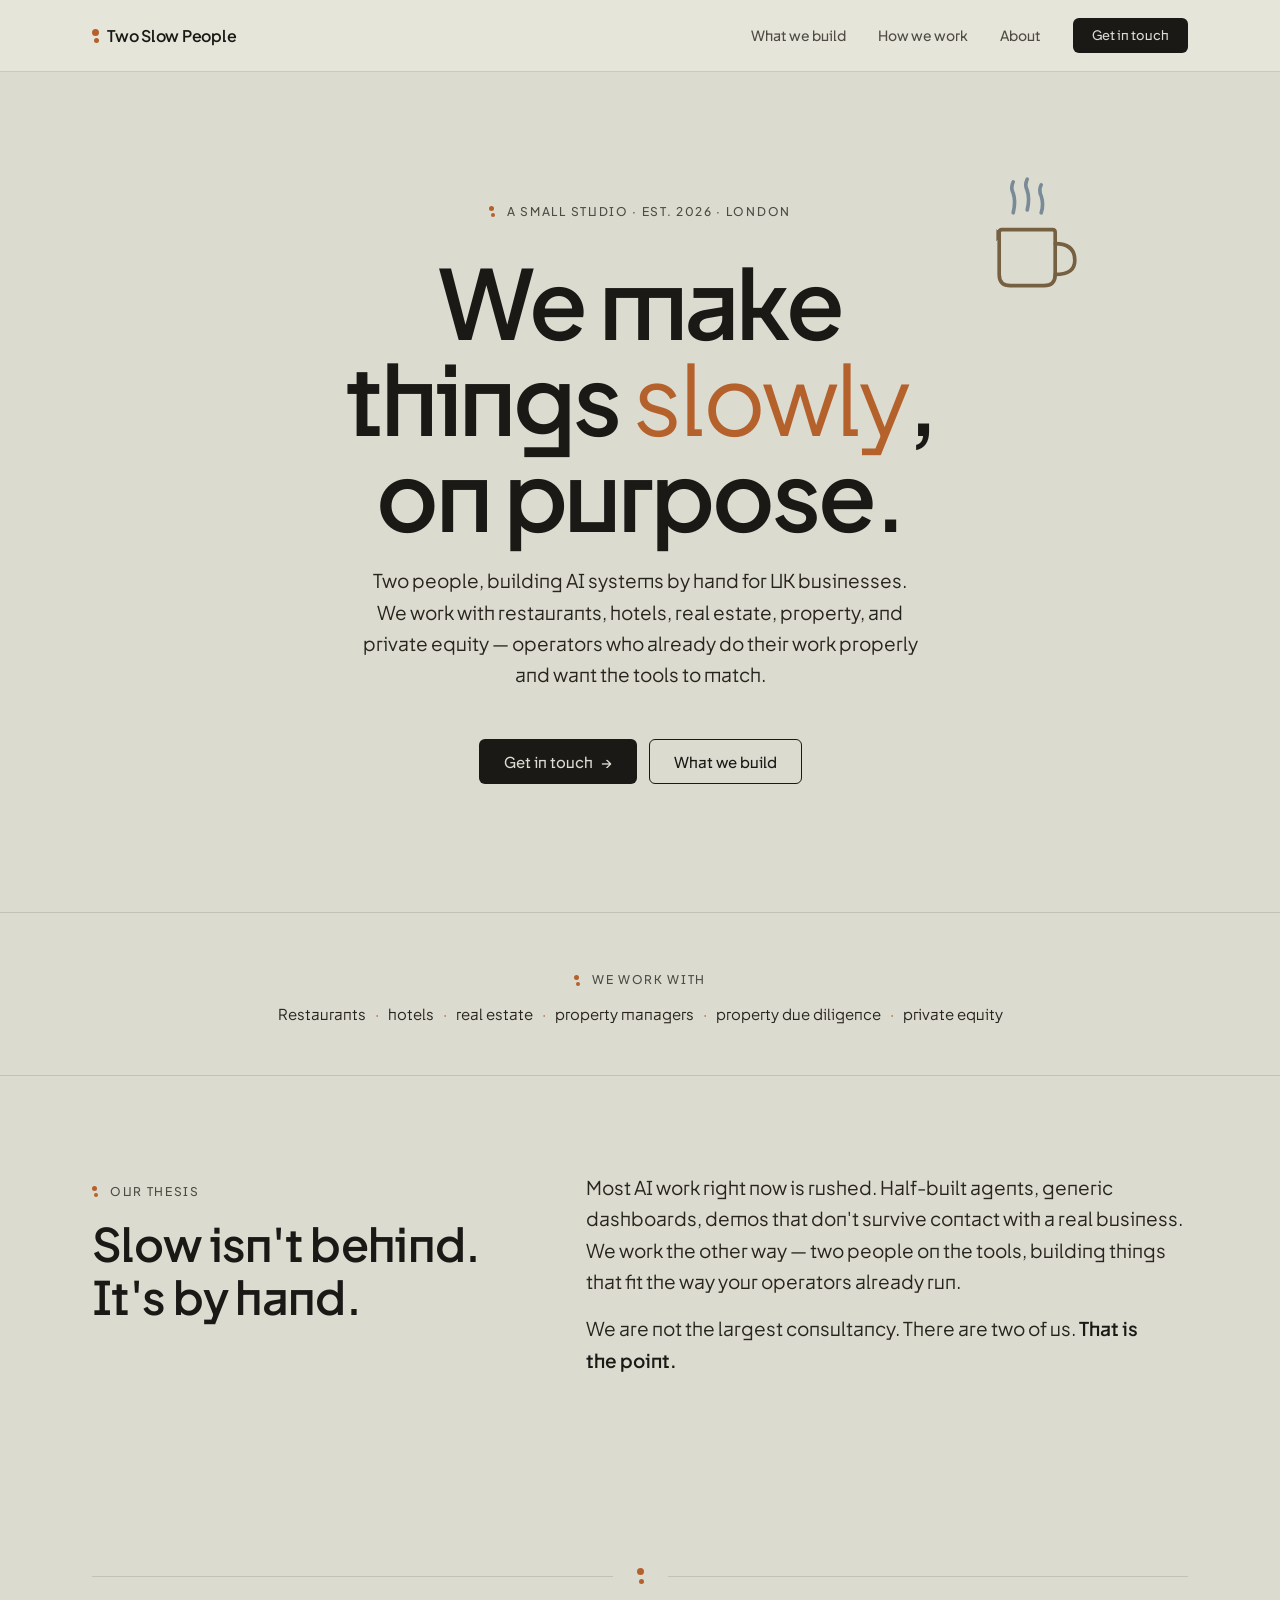
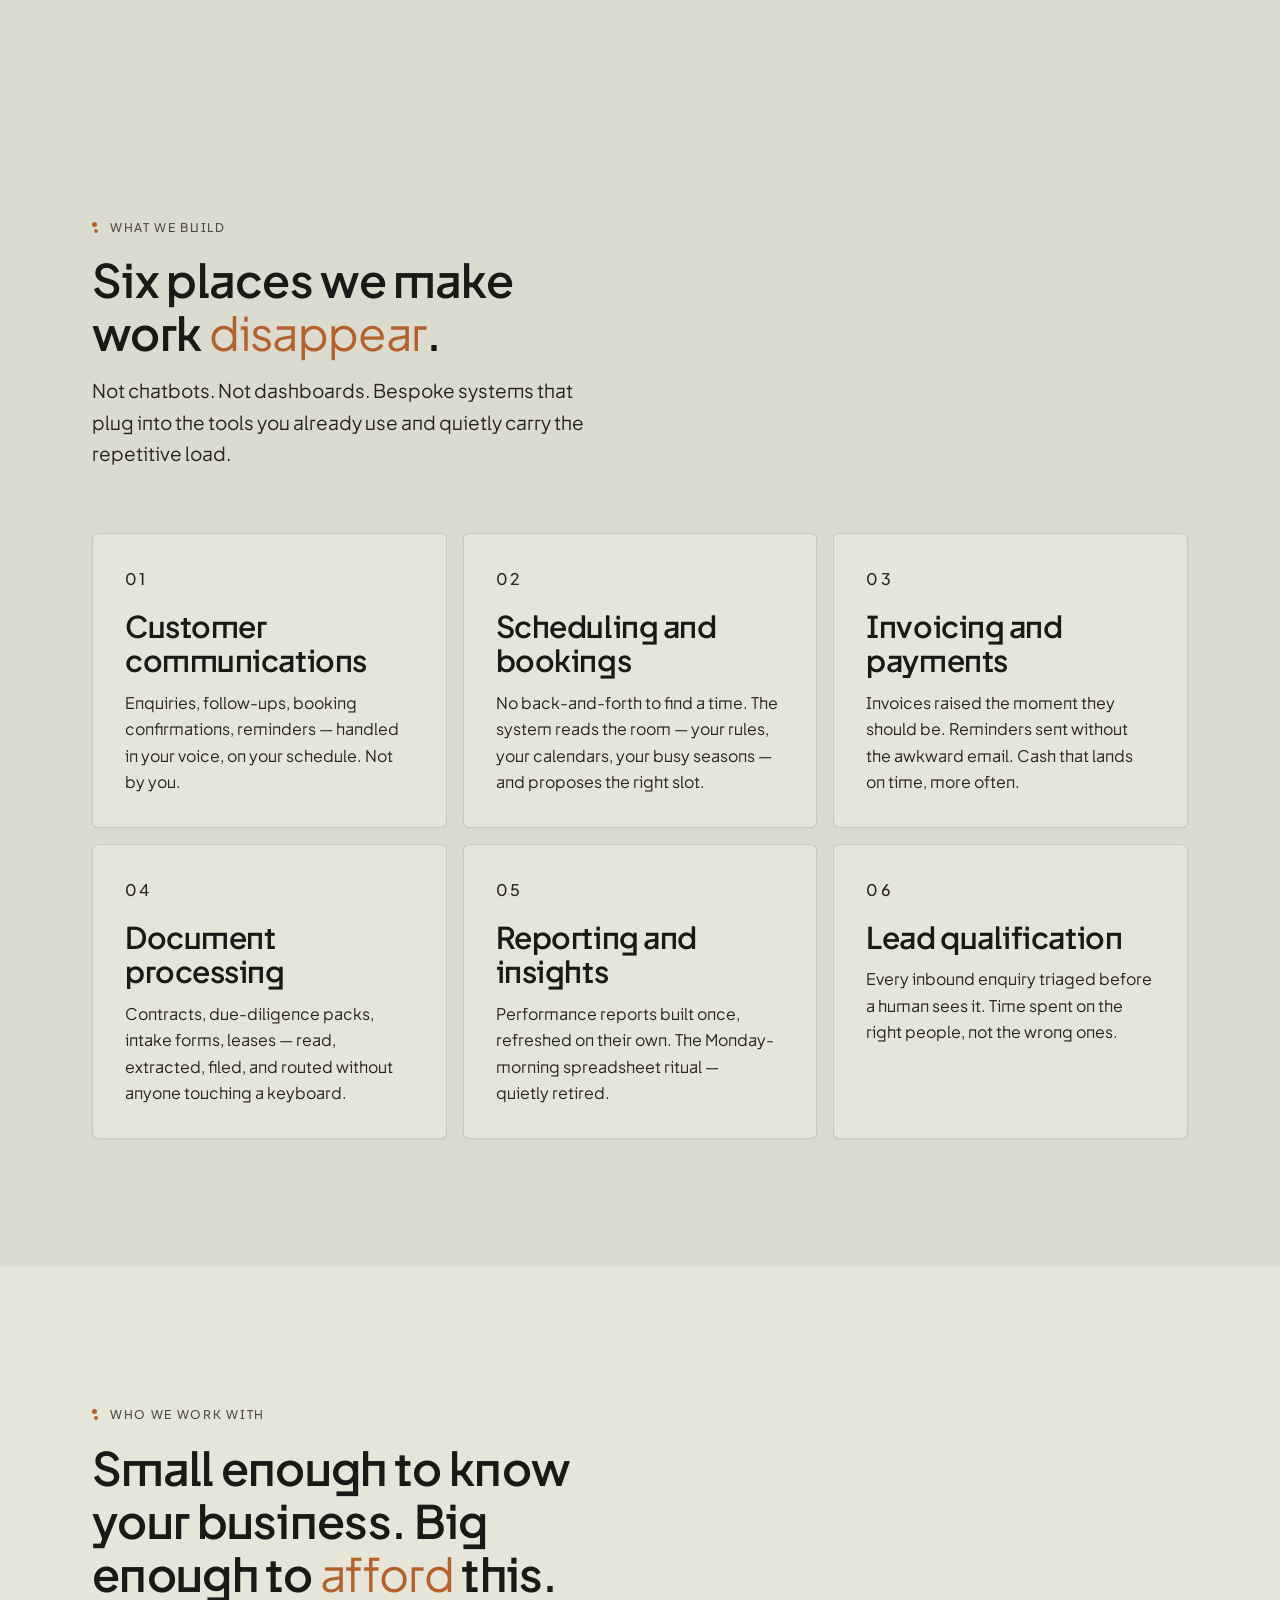
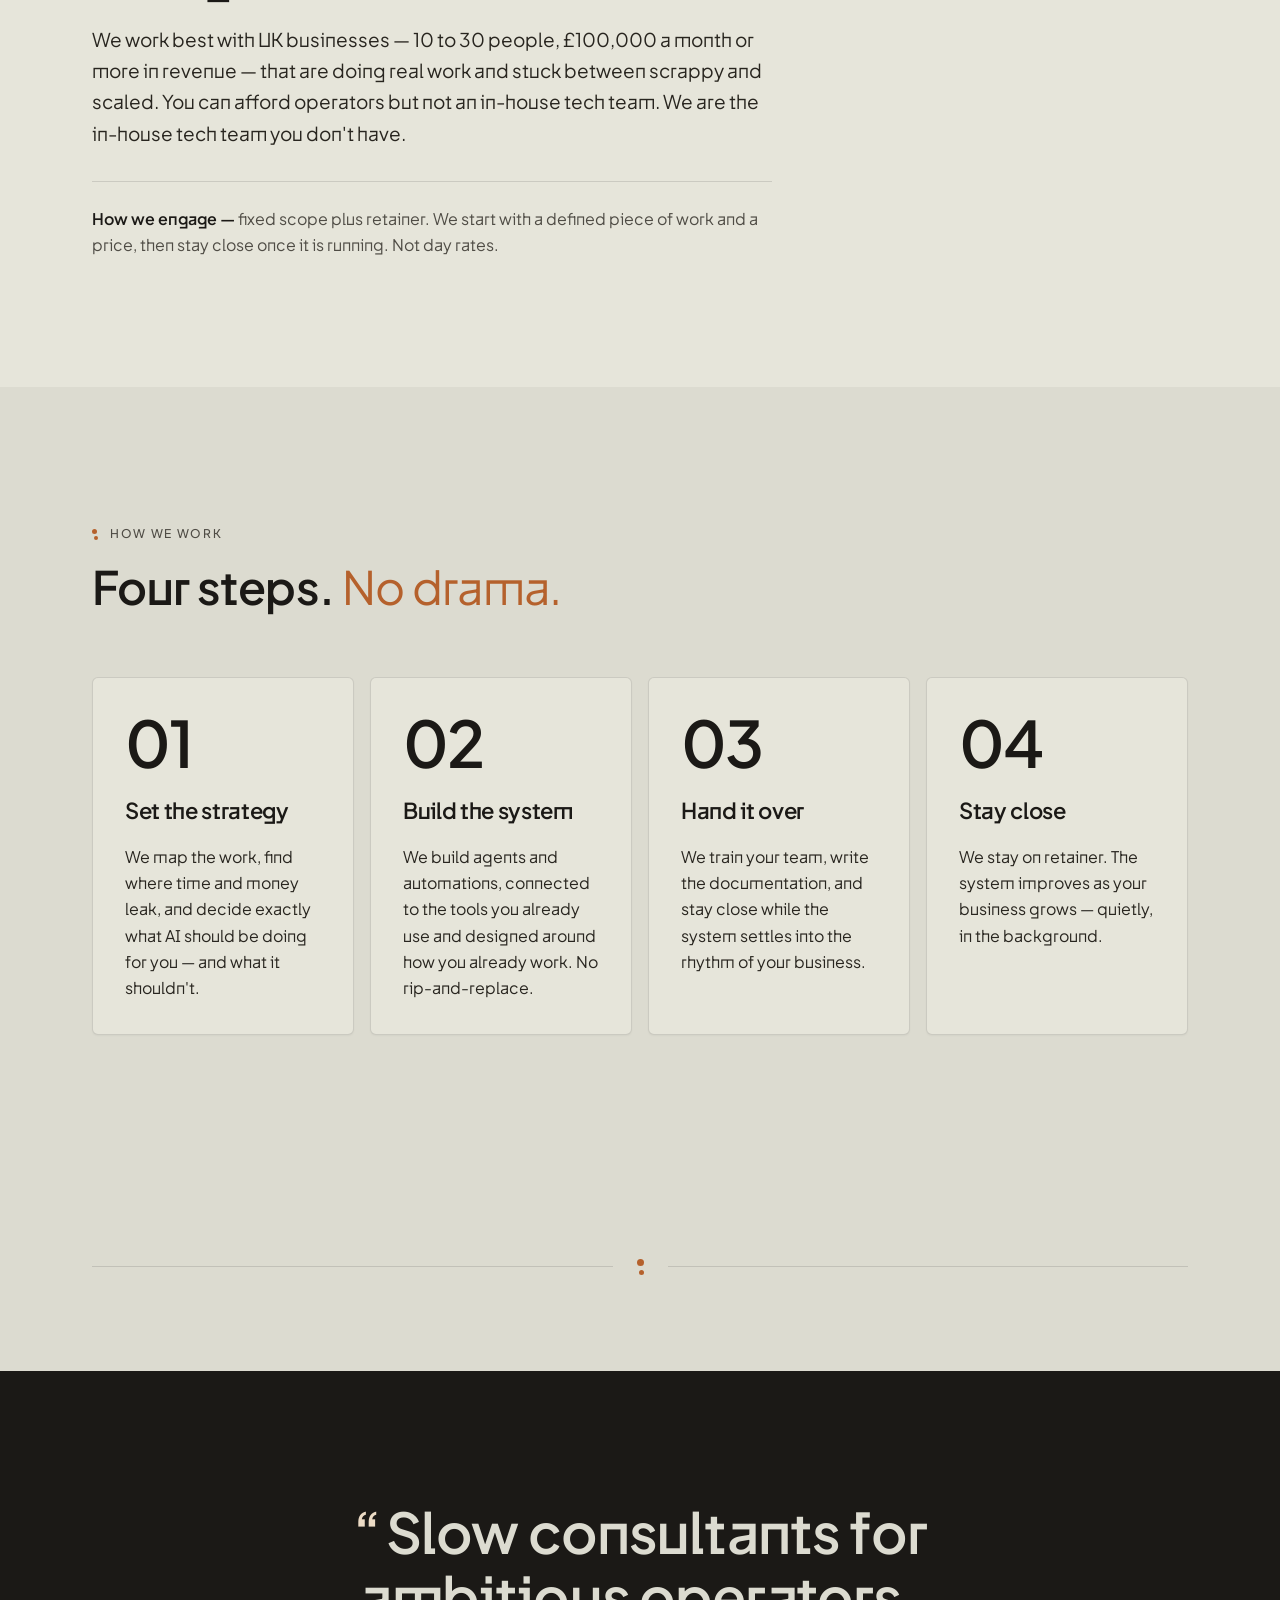
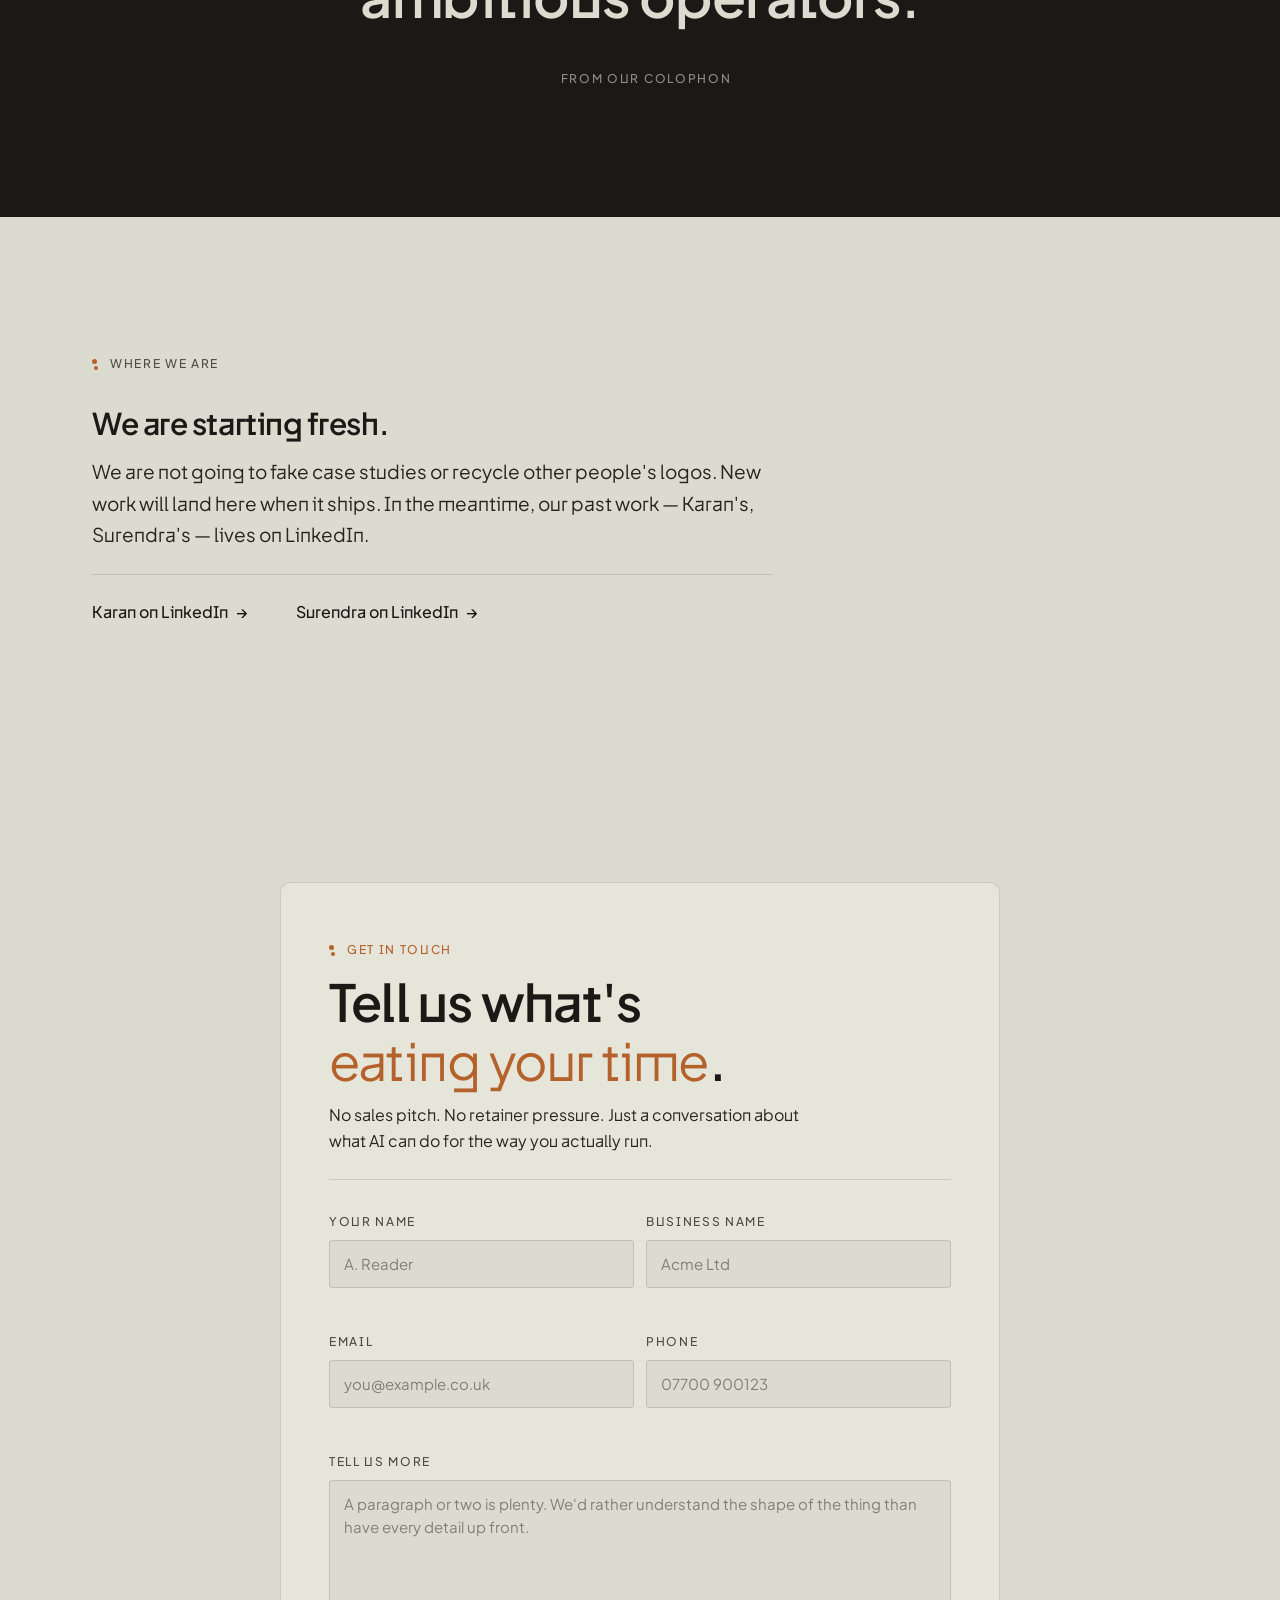
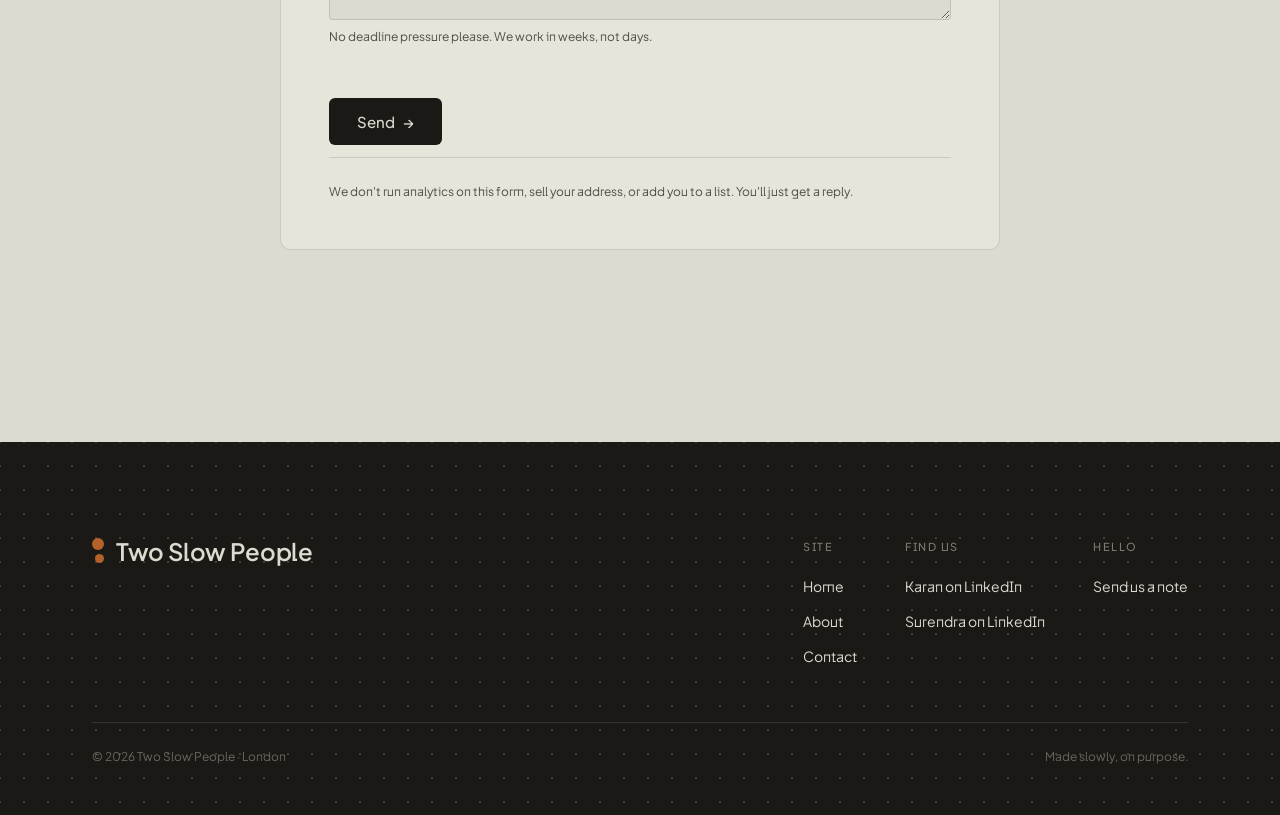
==== commit 36e44807: "Fix logo lockup; centre footer on phone; flesh out Surendra's bio Logo: - The 1024² logo SVG is a bl" ====
--- a/index.html
+++ b/index.html
@@ -10,7 +10,7 @@
 
     <link rel="canonical" href="https://twoslowpeople.com/">
     <link rel="icon" type="image/svg+xml" href="assets/dot-pair.svg">
-    <link rel="apple-touch-icon" href="assets/logo-twoslowpeople-vector.svg">
+    <link rel="apple-touch-icon" href="assets/dot-pair.svg">
 
     <meta property="og:type" content="website">
     <meta property="og:url" content="https://twoslowpeople.com/">
@@ -333,7 +333,8 @@
 <nav class="site-nav" id="nav">
     <div class="nav-inner">
         <a href="/" class="nav-logo" aria-label="Two Slow People — home">
-            <img src="assets/logo-twoslowpeople-vector.svg" alt="Two Slow People" />
+            <span class="nav-mark" aria-hidden="true"><span></span><span></span></span>
+            <span class="nav-wordmark">Two Slow People</span>
         </a>
         <div class="nav-links" id="navLinks">
             <a href="#what">What we build</a>
@@ -604,7 +605,8 @@
     <div class="wrap">
         <div class="footer-top">
             <a href="/" class="footer-mark" aria-label="Two Slow People">
-                <img src="assets/logo-twoslowpeople-vector.svg" alt="Two Slow People" />
+                <span class="footer-dotpair" aria-hidden="true"><span></span><span></span></span>
+                <span class="footer-wordmark">Two Slow People</span>
             </a>
             <div class="footer-cols">
                 <div class="footer-col">
--- a/css/site.css
+++ b/css/site.css
@@ -244,8 +244,44 @@
     padding: 18px var(--s-6);
     gap: var(--s-6);
 }
-.nav-logo { display: inline-flex; align-items: center; line-height: 0; }
-.nav-logo img { height: 40px; width: auto; }
+/* Nav logo lockup — dot-pair ornament + display wordmark.
+   The SVG version of the lockup is a 1024² black-square cutout that
+   degrades to noise at nav sizes; the typographic lockup reads at every size. */
+.nav-logo {
+    display: inline-flex;
+    align-items: center;
+    gap: var(--s-2);
+    text-decoration: none;
+    border-bottom: none;
+    color: var(--ink);
+}
+.nav-logo:hover { color: var(--ink); }
+.nav-mark {
+    display: inline-flex;
+    flex-direction: column;
+    gap: 2px;
+    color: var(--momiji);
+    flex-shrink: 0;
+}
+.nav-mark span {
+    display: block;
+    width: 7px; height: 7px;
+    border-radius: 50%;
+    background: currentColor;
+}
+.nav-mark span:last-child {
+    width: 5px; height: 5px;
+    margin-left: 2px;
+}
+.nav-wordmark {
+    font-family: var(--font-display);
+    font-weight: var(--w-semibold);
+    font-size: 16px;
+    line-height: 1;
+    letter-spacing: var(--ls-tight);
+    color: var(--ink);
+    white-space: nowrap;
+}
 .nav-links {
     display: flex;
     align-items: center;
@@ -384,10 +420,41 @@
     padding-bottom: var(--s-7);
     border-bottom: 1px solid var(--rule-inverse);
 }
-.footer-mark { line-height: 0; }
-.footer-mark img {
-    width: 120px; height: auto;
-    filter: invert(1) brightness(1.05);
+/* Footer mark — same dot-pair + wordmark lockup, larger and inverted for ink bg */
+.footer-mark {
+    display: inline-flex;
+    align-items: center;
+    gap: var(--s-3);
+    text-decoration: none;
+    border-bottom: none;
+    color: var(--washi);
+}
+.footer-mark:hover { color: var(--washi); }
+.footer-dotpair {
+    display: inline-flex;
+    flex-direction: column;
+    gap: 4px;
+    color: var(--momiji);
+    flex-shrink: 0;
+}
+.footer-dotpair span {
+    display: block;
+    width: 12px; height: 12px;
+    border-radius: 50%;
+    background: currentColor;
+}
+.footer-dotpair span:last-child {
+    width: 9px; height: 9px;
+    margin-left: 3px;
+}
+.footer-wordmark {
+    font-family: var(--font-display);
+    font-weight: var(--w-semibold);
+    font-size: 24px;
+    line-height: 1;
+    letter-spacing: var(--ls-tight);
+    color: var(--washi);
+    white-space: nowrap;
 }
 .footer-cols {
     display: grid;
@@ -452,18 +519,27 @@
     .nav-mob { display: block; }
     section { padding: var(--s-9) 0; }
     .form-row { grid-template-columns: 1fr; }
-    .footer-cols { grid-template-columns: 1fr 1fr; gap: var(--s-6); justify-content: start; }
-    .footer-bot { flex-direction: column; gap: var(--s-2); }
     .card { padding: var(--s-5); }
     .sec-hd { margin-bottom: var(--s-7); }
     .section-break { padding: var(--s-7) 0; }
     .section-break-inner { padding: 0 var(--s-5); gap: var(--s-4); }
+
+    /* Footer — center everything on phone */
+    footer.site-footer { text-align: center; }
+    .footer-top { grid-template-columns: 1fr; justify-items: center; gap: var(--s-6); padding-bottom: var(--s-6); }
+    .footer-mark { justify-content: center; }
+    .footer-cols { grid-template-columns: 1fr 1fr; gap: var(--s-6); justify-content: center; }
+    .footer-col { text-align: center; }
+    .footer-bot { flex-direction: column; align-items: center; gap: var(--s-2); justify-content: center; }
 }
 @media (max-width: 480px) {
     .wrap, .wrap-md, .wrap-sm { padding: 0 var(--s-4); }
     .nav-inner { padding: 14px var(--s-4); }
-    .nav-logo img { height: 32px; }
+    .nav-wordmark { font-size: 14px; }
+    .nav-mark span { width: 6px; height: 6px; }
+    .nav-mark span:last-child { width: 4px; height: 4px; margin-left: 2px; }
     .footer-cols { grid-template-columns: 1fr; gap: var(--s-5); }
+    .footer-wordmark { font-size: 20px; }
     .form-submit { width: 100%; justify-content: center; }
     .section-break { padding: var(--s-6) 0; }
     .section-break-inner { gap: var(--s-3); padding: 0 var(--s-4); }
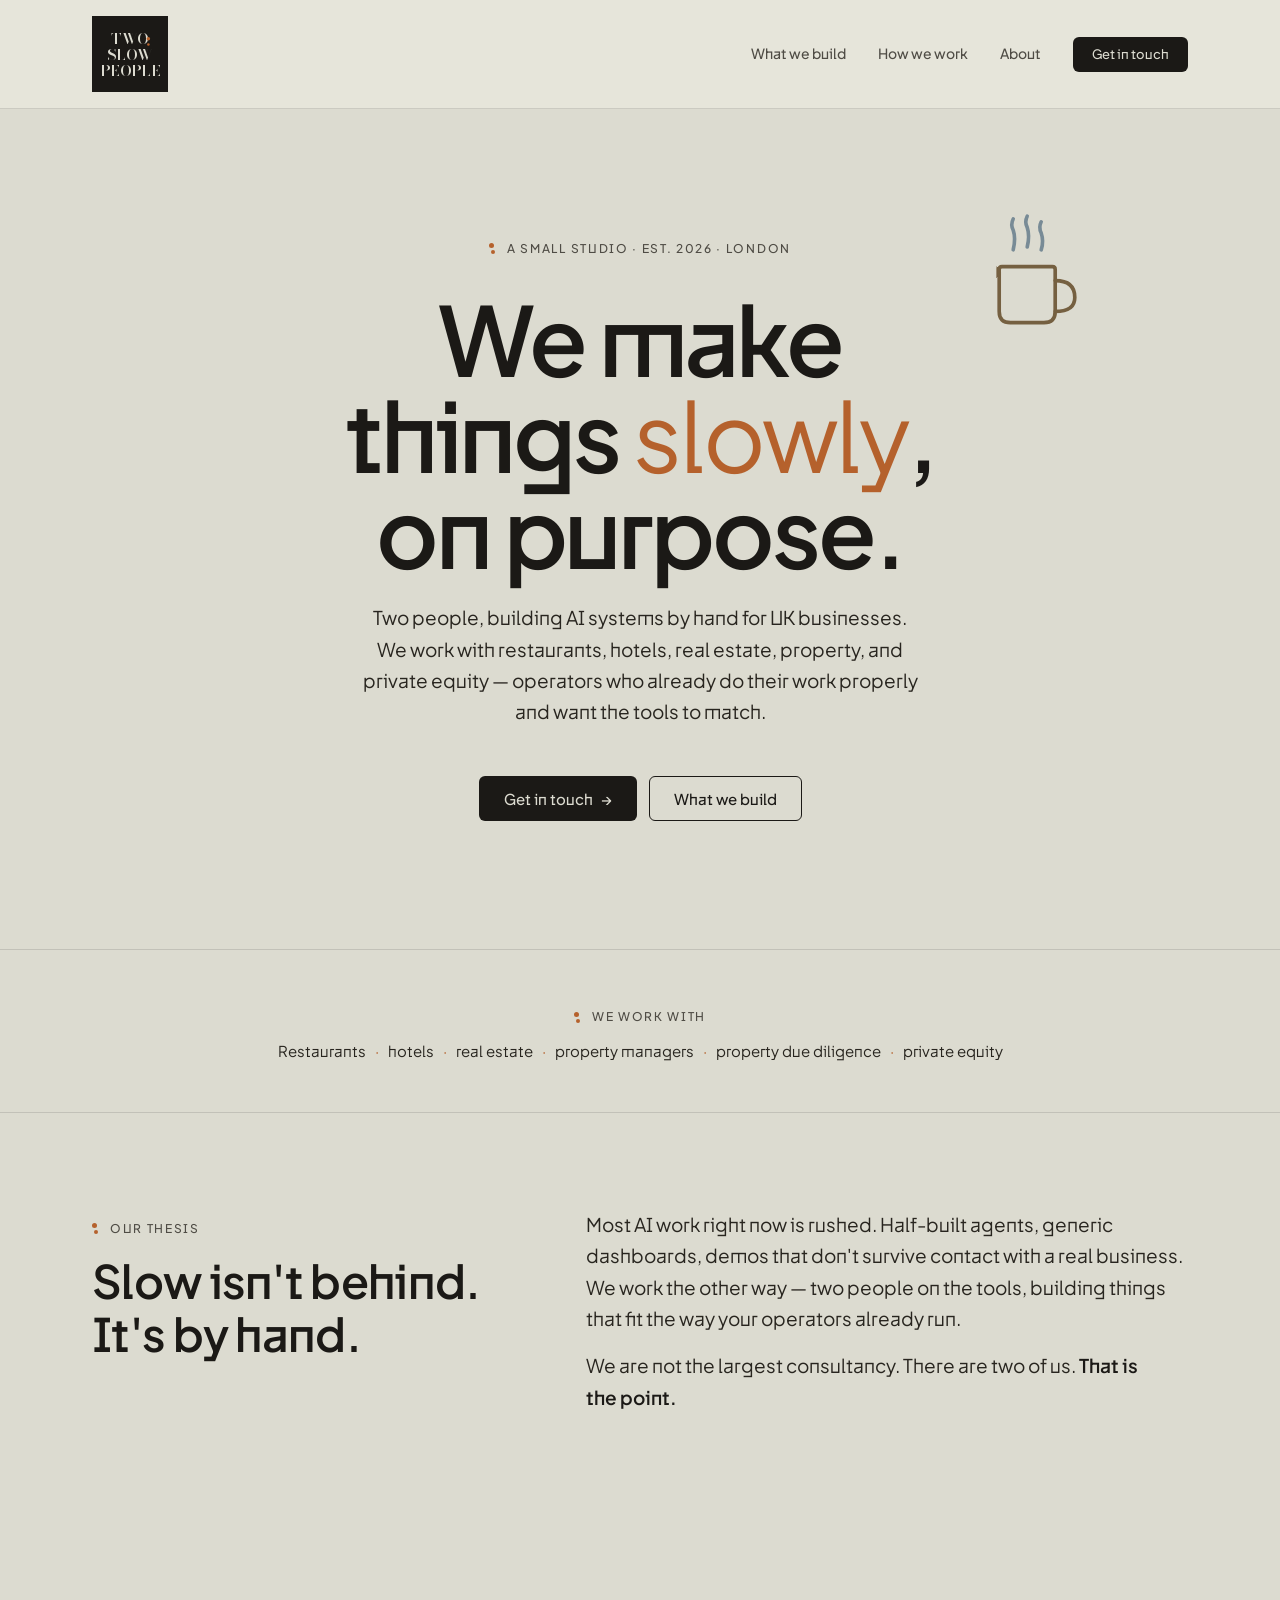
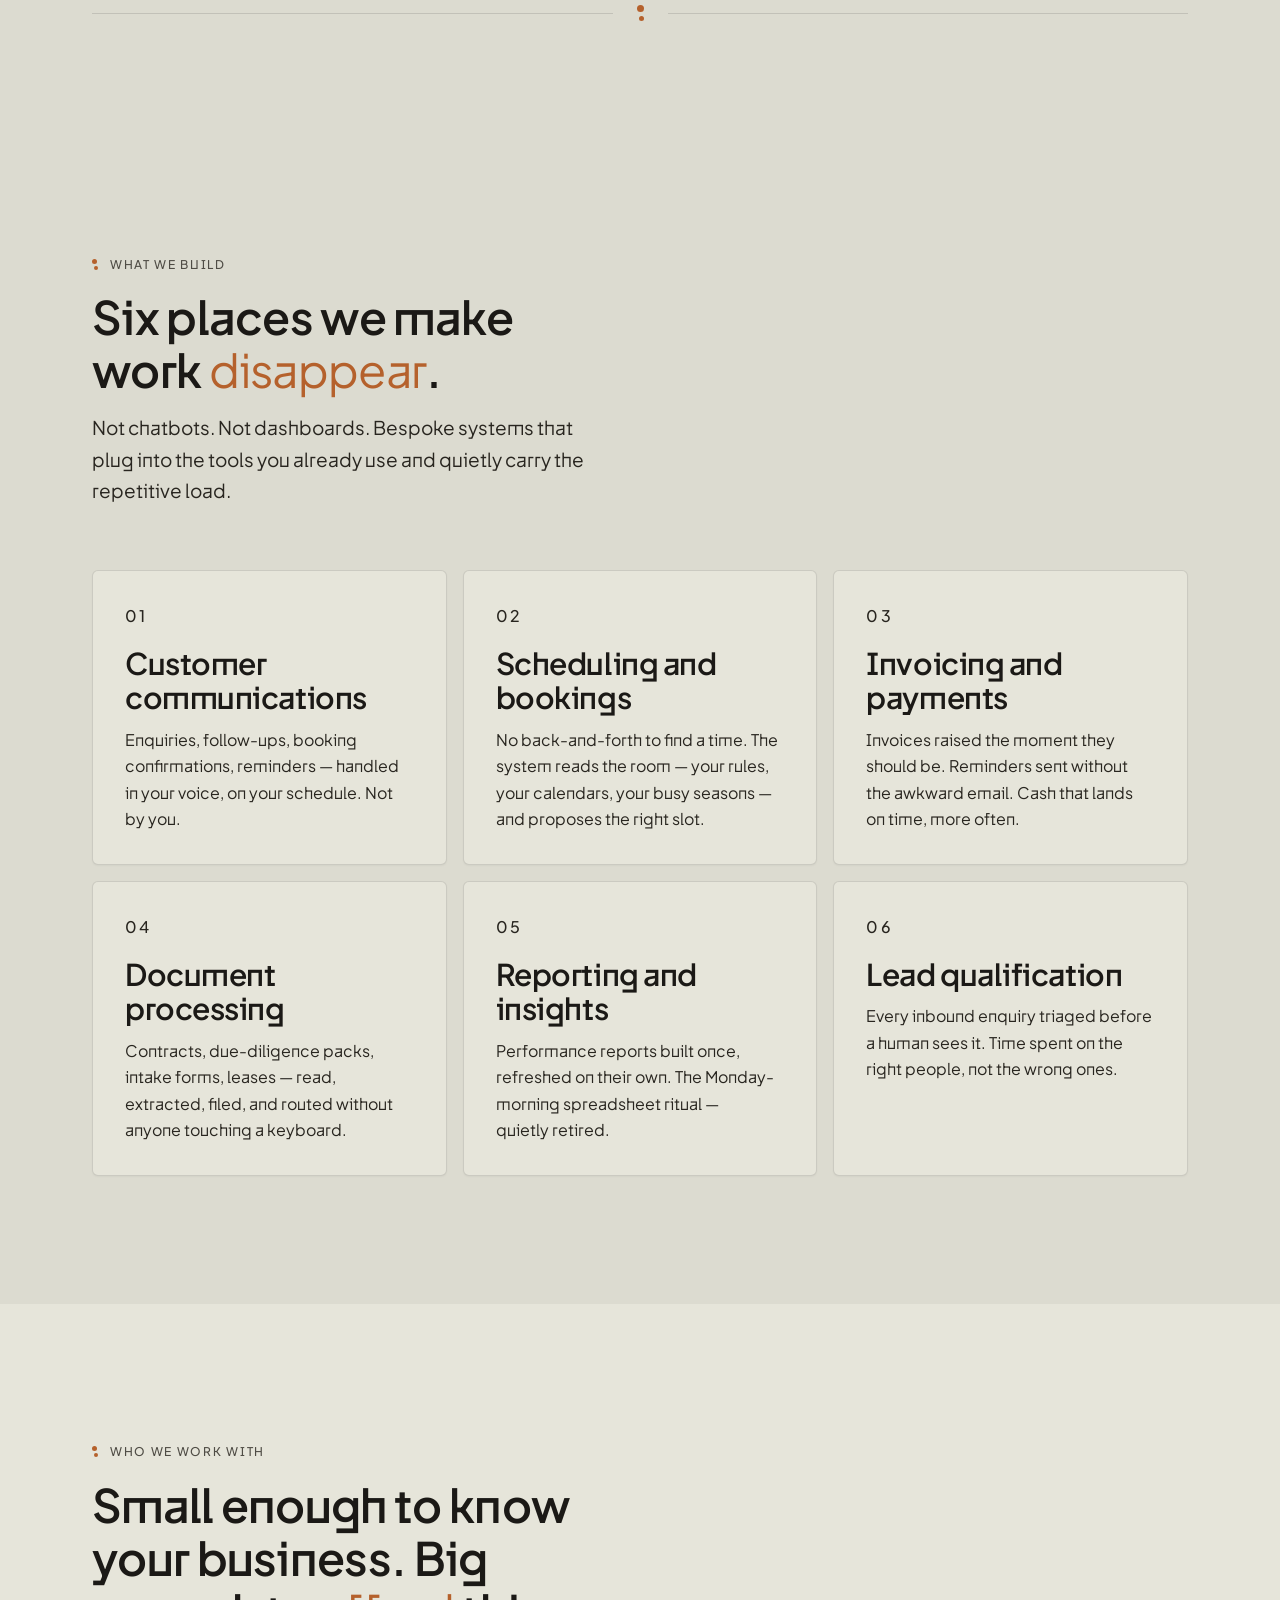
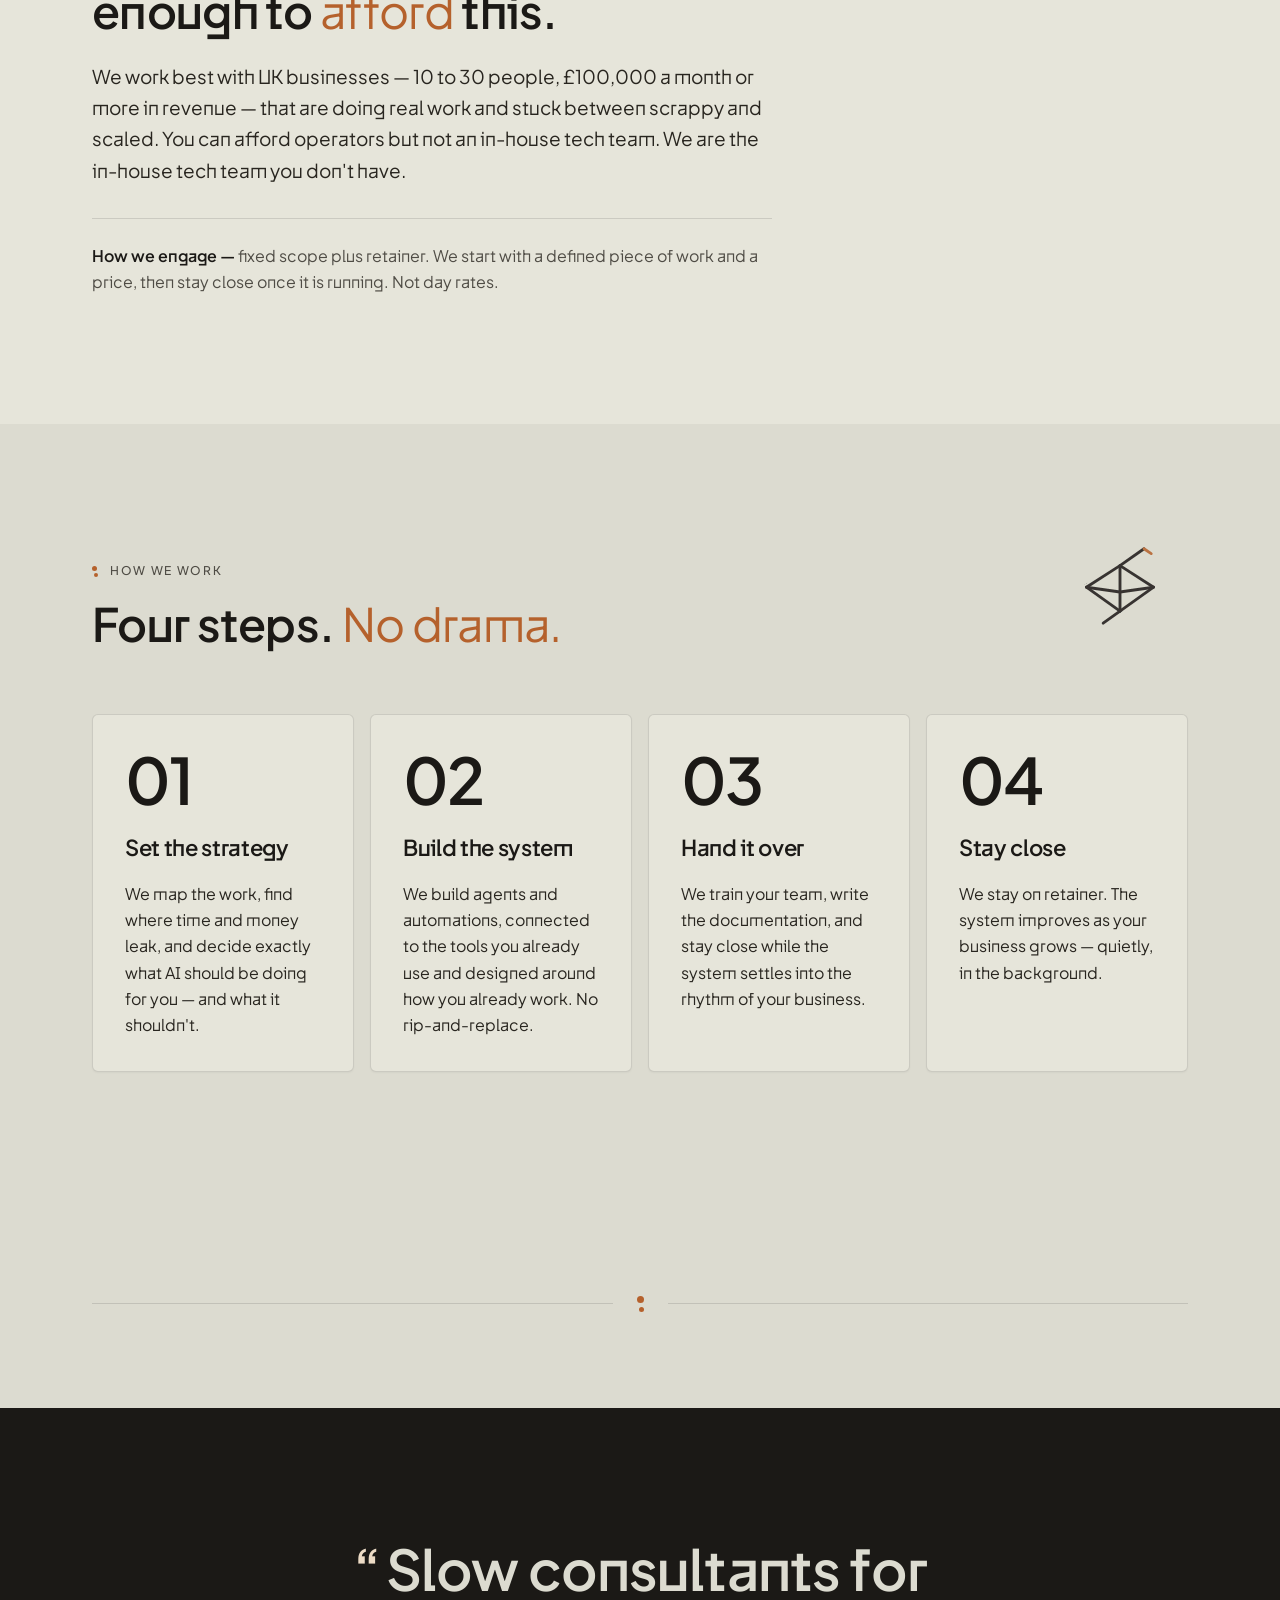
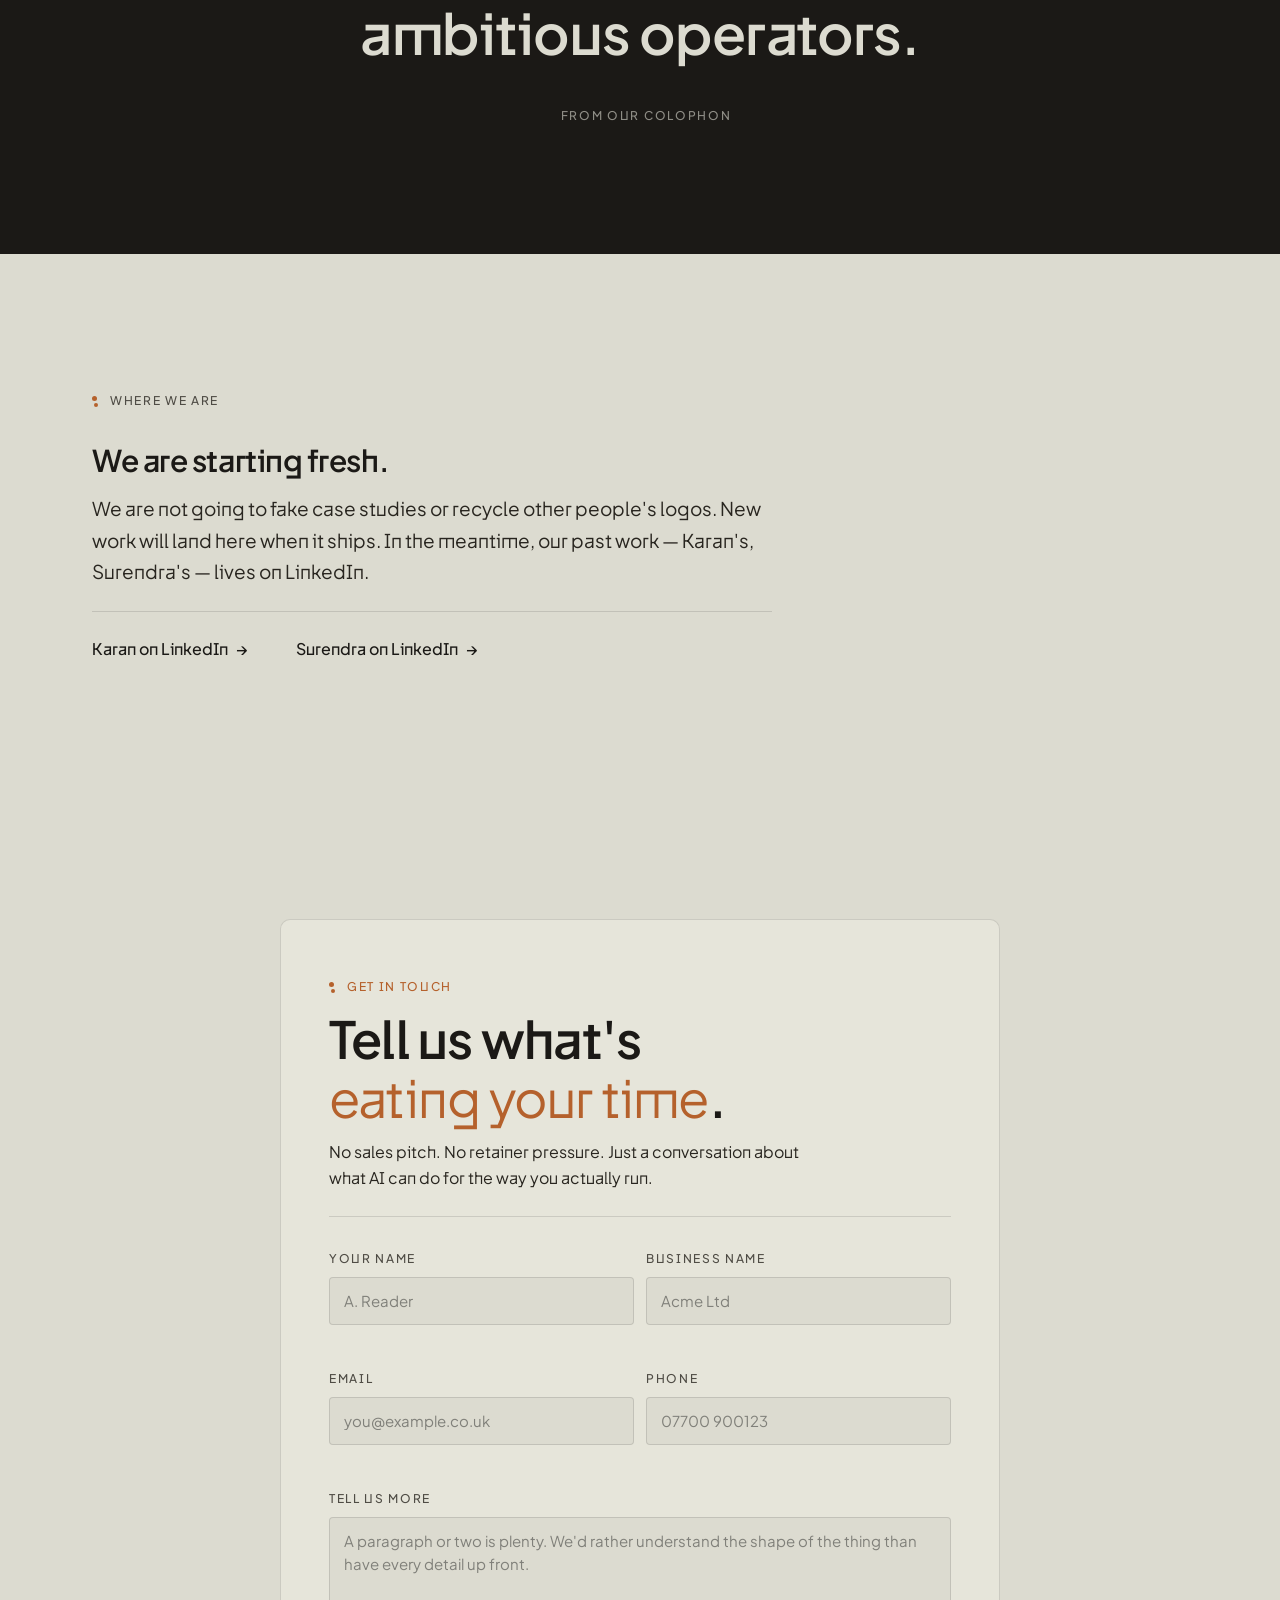
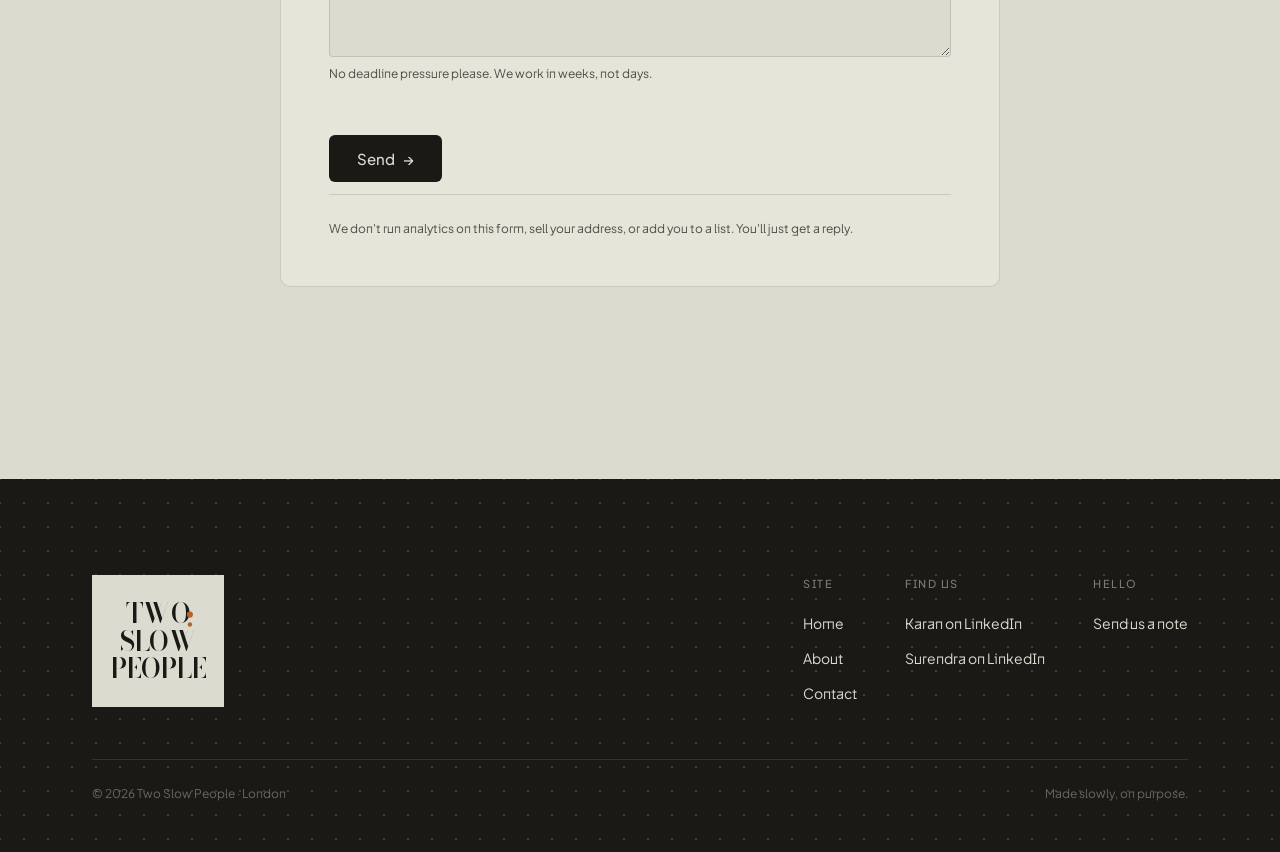
==== commit 3a4aa926: "Real square logo · colophon card · origami crane Header / footer logo: - Replaced the dot-pair + tex" ====
--- a/index.html
+++ b/index.html
@@ -149,7 +149,21 @@
         .who .engagement strong { color: var(--ink); font-weight: var(--w-semibold); }
 
         /* ── HOW WE WORK ── */
-        .how { background: var(--bg-page); }
+        .how {
+            background: var(--bg-page);
+            position: relative;
+            overflow: hidden;
+        }
+        .how-mark {
+            position: absolute;
+            top: var(--s-9);
+            right: max(var(--s-6), calc(50% - 540px));
+            opacity: 0.85;
+            pointer-events: none;
+        }
+        @media (max-width: 1024px) {
+            .how-mark { display: none; }
+        }
         .how-grid {
             display: grid;
             grid-template-columns: repeat(4, 1fr);
@@ -333,8 +347,18 @@
 <nav class="site-nav" id="nav">
     <div class="nav-inner">
         <a href="/" class="nav-logo" aria-label="Two Slow People — home">
-            <span class="nav-mark" aria-hidden="true"><span></span><span></span></span>
-            <span class="nav-wordmark">Two Slow People</span>
+            <svg class="logo-square" viewBox="0 0 600 600" role="img" aria-label="Two Slow People">
+                <rect width="600" height="600" fill="var(--logo-bg)"/>
+                <g fill="var(--logo-fg)" font-family="'Bodoni Moda', 'Didot', Georgia, serif" font-weight="600" text-anchor="middle">
+                    <text x="300" y="220" font-size="120" letter-spacing="-4">TWO</text>
+                    <text x="300" y="345" font-size="120" letter-spacing="-4">SLOW</text>
+                    <text x="300" y="470" font-size="120" letter-spacing="-4">PEOPLE</text>
+                </g>
+                <g fill="var(--logo-dot)">
+                    <circle cx="445" cy="180" r="14"/>
+                    <circle cx="445" cy="225" r="10"/>
+                </g>
+            </svg>
         </a>
         <div class="nav-links" id="navLinks">
             <a href="#what">What we build</a>
@@ -478,6 +502,20 @@
 
 <!-- HOW WE WORK -->
 <section class="how" id="how">
+    <!-- Paper crane — origami felt-pen mark, "we fold things carefully" -->
+    <div class="how-mark felt-pen-mark animated" aria-hidden="true">
+        <svg viewBox="0 0 100 100" width="120" height="120">
+            <g style="filter:url(#wobble);fill:none;stroke-width:2.4;stroke-linecap:round;stroke-linejoin:round">
+                <path stroke="#1B1916" d="M 22 56 L 50 38 L 78 56 L 50 76 Z" />
+                <path stroke="#1B1916" d="M 50 38 L 50 76" />
+                <path stroke="#1B1916" d="M 22 56 Q 36 58 50 60" />
+                <path stroke="#1B1916" d="M 78 56 Q 64 58 50 60" />
+                <path stroke="#1B1916" d="M 50 38 L 70 24" />
+                <path stroke="#B5612C" d="M 70 24 L 76 28" />
+                <path stroke="#1B1916" d="M 50 76 L 36 86" />
+            </g>
+        </svg>
+    </div>
     <div class="wrap">
         <div class="sec-hd rev">
             <div class="eyebrow">
@@ -605,8 +643,18 @@
     <div class="wrap">
         <div class="footer-top">
             <a href="/" class="footer-mark" aria-label="Two Slow People">
-                <span class="footer-dotpair" aria-hidden="true"><span></span><span></span></span>
-                <span class="footer-wordmark">Two Slow People</span>
+                <svg class="logo-square" viewBox="0 0 600 600" role="img" aria-label="Two Slow People">
+                    <rect width="600" height="600" fill="var(--logo-bg)"/>
+                    <g fill="var(--logo-fg)" font-family="'Bodoni Moda', 'Didot', Georgia, serif" font-weight="600" text-anchor="middle">
+                        <text x="300" y="220" font-size="120" letter-spacing="-4">TWO</text>
+                        <text x="300" y="345" font-size="120" letter-spacing="-4">SLOW</text>
+                        <text x="300" y="470" font-size="120" letter-spacing="-4">PEOPLE</text>
+                    </g>
+                    <g fill="var(--logo-dot)">
+                        <circle cx="445" cy="180" r="14"/>
+                        <circle cx="445" cy="225" r="10"/>
+                    </g>
+                </svg>
             </a>
             <div class="footer-cols">
                 <div class="footer-col">
--- a/css/site.css
+++ b/css/site.css
@@ -3,6 +3,22 @@
    Shared across every page. Consumes tokens from tokens.css.
    Page-specific styles (hero variants, grids) stay in each page's <style>.
    ========================================================================= */
+
+/* Bodoni Moda — used only inside the square logo lockup. */
+@font-face {
+    font-family: 'Bodoni Moda';
+    font-style: normal;
+    font-weight: 100 900;
+    font-display: swap;
+    src: url('../fonts/bodoni-moda-latin.woff2') format('woff2');
+}
+@font-face {
+    font-family: 'Bodoni Moda';
+    font-style: italic;
+    font-weight: 100 900;
+    font-display: swap;
+    src: url('../fonts/bodoni-moda-latin-italic.woff2') format('woff2');
+}
 
 *, *::before, *::after { margin: 0; padding: 0; box-sizing: border-box; }
 
@@ -227,7 +243,11 @@
     max-width: 560px;
 }
 
-/* ── NAV ── */
+/* ── NAV ──
+   Square logo on the left, nav links + CTA on the right. The logo
+   markup is the actual stacked-wordmark SVG from the design system,
+   themed via CSS variables so the same SVG works on light and dark
+   surfaces (header light, footer dark inverse). */
 nav.site-nav {
     position: sticky;
     top: 0;
@@ -241,51 +261,39 @@
     justify-content: space-between;
     max-width: var(--container);
     margin: 0 auto;
-    padding: 18px var(--s-6);
-    gap: var(--s-6);
-}
-/* Nav logo lockup — dot-pair ornament + display wordmark.
-   The SVG version of the lockup is a 1024² black-square cutout that
-   degrades to noise at nav sizes; the typographic lockup reads at every size. */
+    padding: var(--s-4) var(--s-6);
+    gap: var(--s-5);
+}
+/* Square logo lockup — inline SVG, themed via CSS custom props.
+   The same SVG is reused in the footer with the colour roles flipped. */
+.logo-square {
+    width: 76px;
+    height: 76px;
+    display: block;
+    --logo-bg:  var(--ink);
+    --logo-fg:  var(--washi);
+    --logo-dot: var(--momiji);
+}
 .nav-logo {
-    display: inline-flex;
-    align-items: center;
-    gap: var(--s-2);
+    display: inline-block;
+    line-height: 0;
     text-decoration: none;
     border-bottom: none;
-    color: var(--ink);
-}
-.nav-logo:hover { color: var(--ink); }
-.nav-mark {
-    display: inline-flex;
-    flex-direction: column;
-    gap: 2px;
-    color: var(--momiji);
     flex-shrink: 0;
 }
-.nav-mark span {
-    display: block;
-    width: 7px; height: 7px;
-    border-radius: 50%;
-    background: currentColor;
-}
-.nav-mark span:last-child {
-    width: 5px; height: 5px;
-    margin-left: 2px;
-}
-.nav-wordmark {
-    font-family: var(--font-display);
-    font-weight: var(--w-semibold);
-    font-size: 16px;
-    line-height: 1;
-    letter-spacing: var(--ls-tight);
-    color: var(--ink);
-    white-space: nowrap;
+.footer-mark .logo-square {
+    --logo-bg:  var(--washi);
+    --logo-fg:  var(--ink);
+    --logo-dot: var(--momiji);
+    width: 132px;
+    height: 132px;
 }
 .nav-links {
     display: flex;
     align-items: center;
+    justify-content: center;
     gap: var(--s-6);
+    flex-wrap: wrap;
 }
 .nav-links a {
     font-family: var(--font-body);
@@ -420,41 +428,12 @@
     padding-bottom: var(--s-7);
     border-bottom: 1px solid var(--rule-inverse);
 }
-/* Footer mark — same dot-pair + wordmark lockup, larger and inverted for ink bg */
+/* Footer mark — same inline-SVG square logo, inverse colours. */
 .footer-mark {
-    display: inline-flex;
-    align-items: center;
-    gap: var(--s-3);
+    display: inline-block;
+    line-height: 0;
     text-decoration: none;
     border-bottom: none;
-    color: var(--washi);
-}
-.footer-mark:hover { color: var(--washi); }
-.footer-dotpair {
-    display: inline-flex;
-    flex-direction: column;
-    gap: 4px;
-    color: var(--momiji);
-    flex-shrink: 0;
-}
-.footer-dotpair span {
-    display: block;
-    width: 12px; height: 12px;
-    border-radius: 50%;
-    background: currentColor;
-}
-.footer-dotpair span:last-child {
-    width: 9px; height: 9px;
-    margin-left: 3px;
-}
-.footer-wordmark {
-    font-family: var(--font-display);
-    font-weight: var(--w-semibold);
-    font-size: 24px;
-    line-height: 1;
-    letter-spacing: var(--ls-tight);
-    color: var(--washi);
-    white-space: nowrap;
 }
 .footer-cols {
     display: grid;
@@ -501,7 +480,12 @@
 }
 @media (max-width: 768px) {
     .wrap, .wrap-md, .wrap-sm { padding: 0 var(--s-5); }
-    .nav-inner { padding: 16px var(--s-5); }
+    .nav-inner {
+        position: relative;
+        padding: var(--s-3) var(--s-5);
+    }
+    .logo-square { width: 56px; height: 56px; }
+    .footer-mark .logo-square { width: 100px; height: 100px; }
     .nav-links {
         display: none;
         position: fixed;
@@ -516,7 +500,13 @@
     .nav-links.open { display: flex; }
     .nav-links a { font-size: 19px; color: var(--ink); }
     .nav-links a.btn { font-size: 15px; padding: 12px 22px; }
-    .nav-mob { display: block; }
+    .nav-mob {
+        display: block;
+        position: absolute;
+        right: var(--s-5);
+        top: 50%;
+        transform: translateY(-50%);
+    }
     section { padding: var(--s-9) 0; }
     .form-row { grid-template-columns: 1fr; }
     .card { padding: var(--s-5); }
@@ -534,12 +524,11 @@
 }
 @media (max-width: 480px) {
     .wrap, .wrap-md, .wrap-sm { padding: 0 var(--s-4); }
-    .nav-inner { padding: 14px var(--s-4); }
-    .nav-wordmark { font-size: 14px; }
-    .nav-mark span { width: 6px; height: 6px; }
-    .nav-mark span:last-child { width: 4px; height: 4px; margin-left: 2px; }
+    .nav-inner { padding: var(--s-3) var(--s-4); }
+    .nav-mob { right: var(--s-4); }
+    .logo-square { width: 48px; height: 48px; }
+    .footer-mark .logo-square { width: 88px; height: 88px; }
     .footer-cols { grid-template-columns: 1fr; gap: var(--s-5); }
-    .footer-wordmark { font-size: 20px; }
     .form-submit { width: 100%; justify-content: center; }
     .section-break { padding: var(--s-6) 0; }
     .section-break-inner { gap: var(--s-3); padding: 0 var(--s-4); }
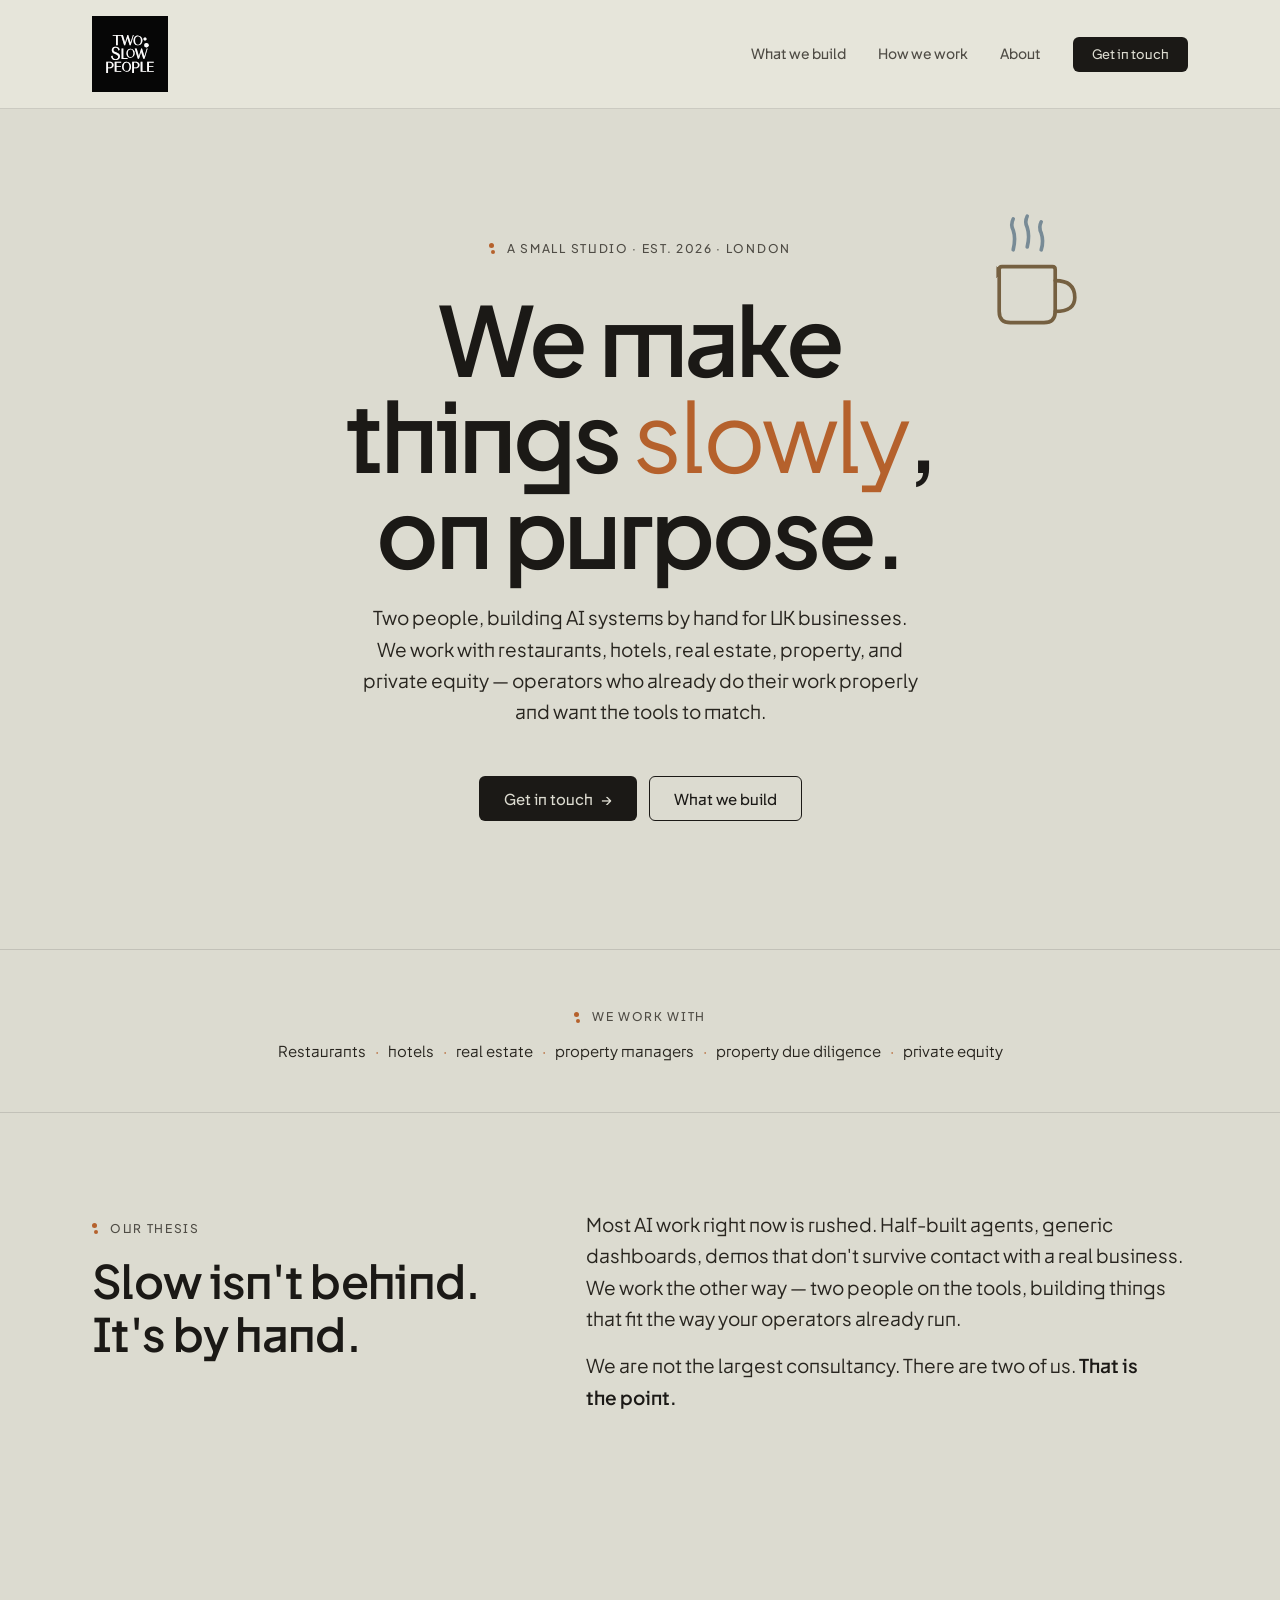
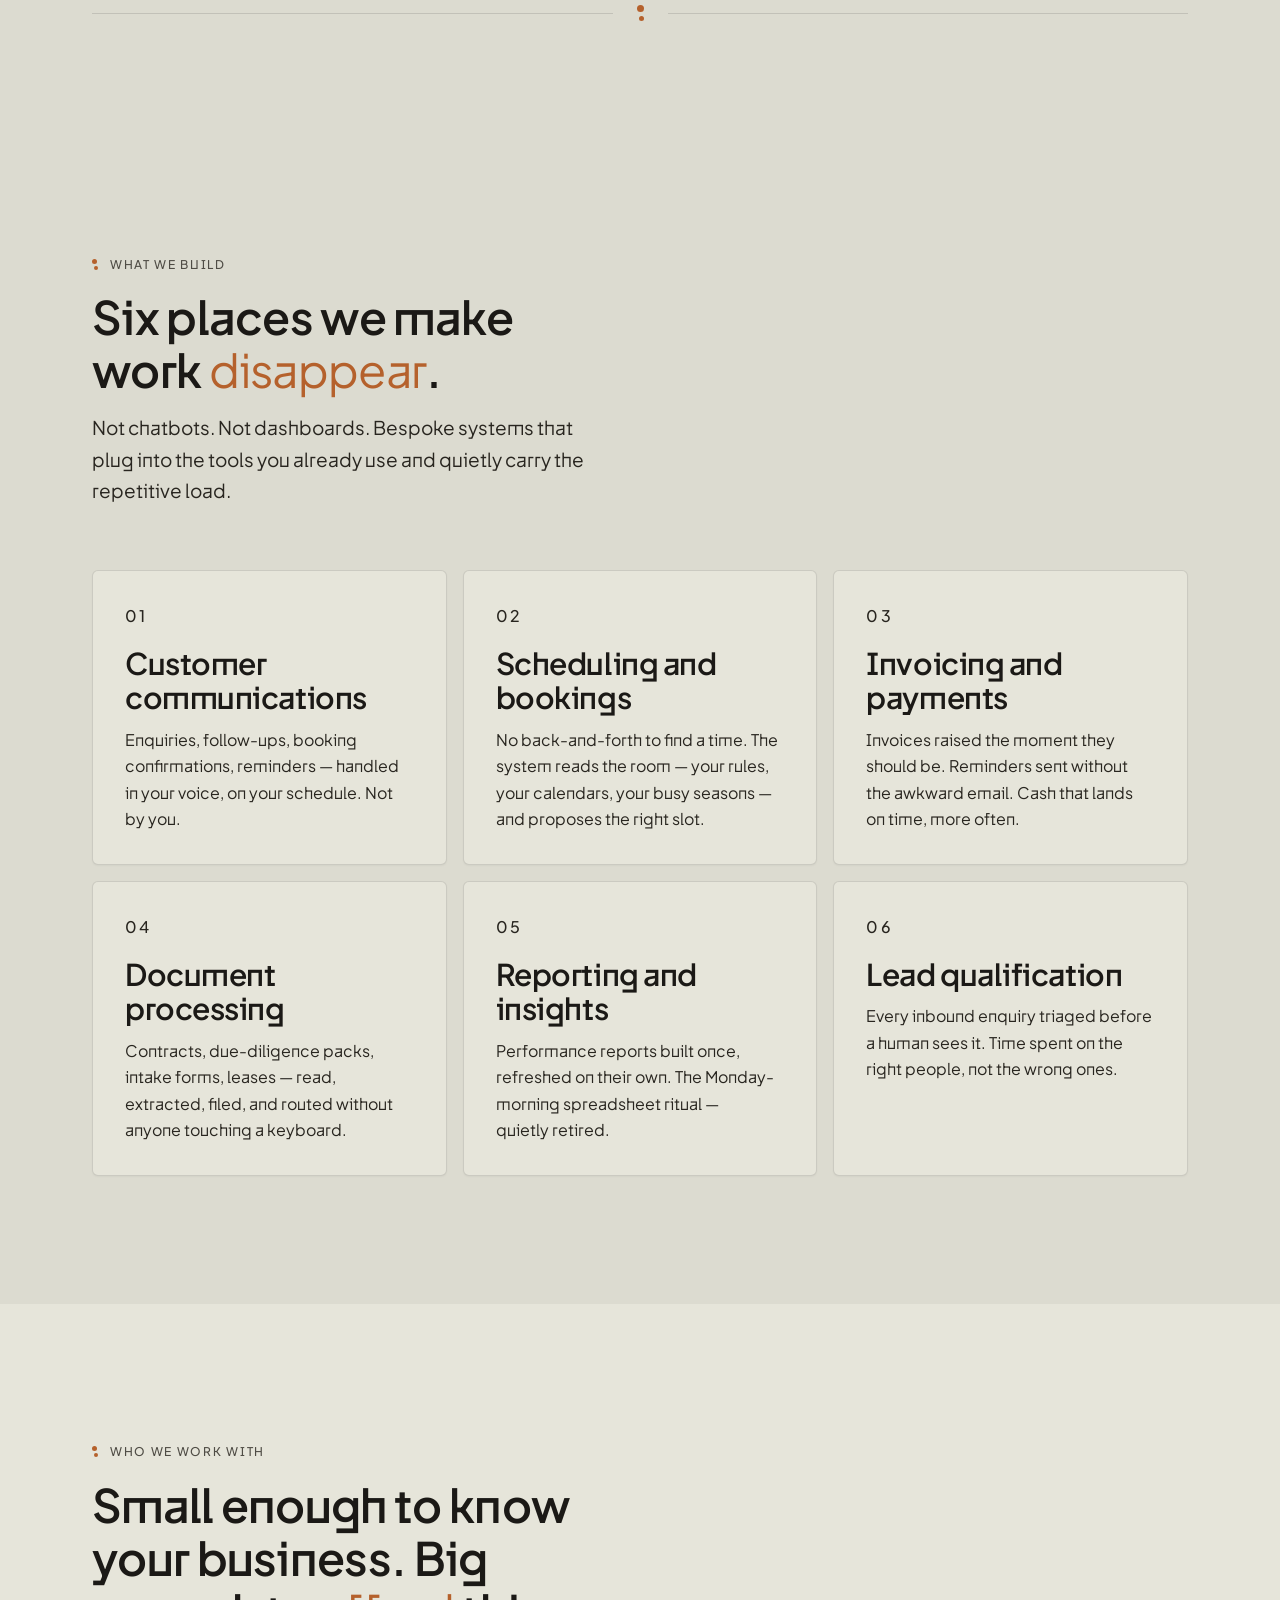
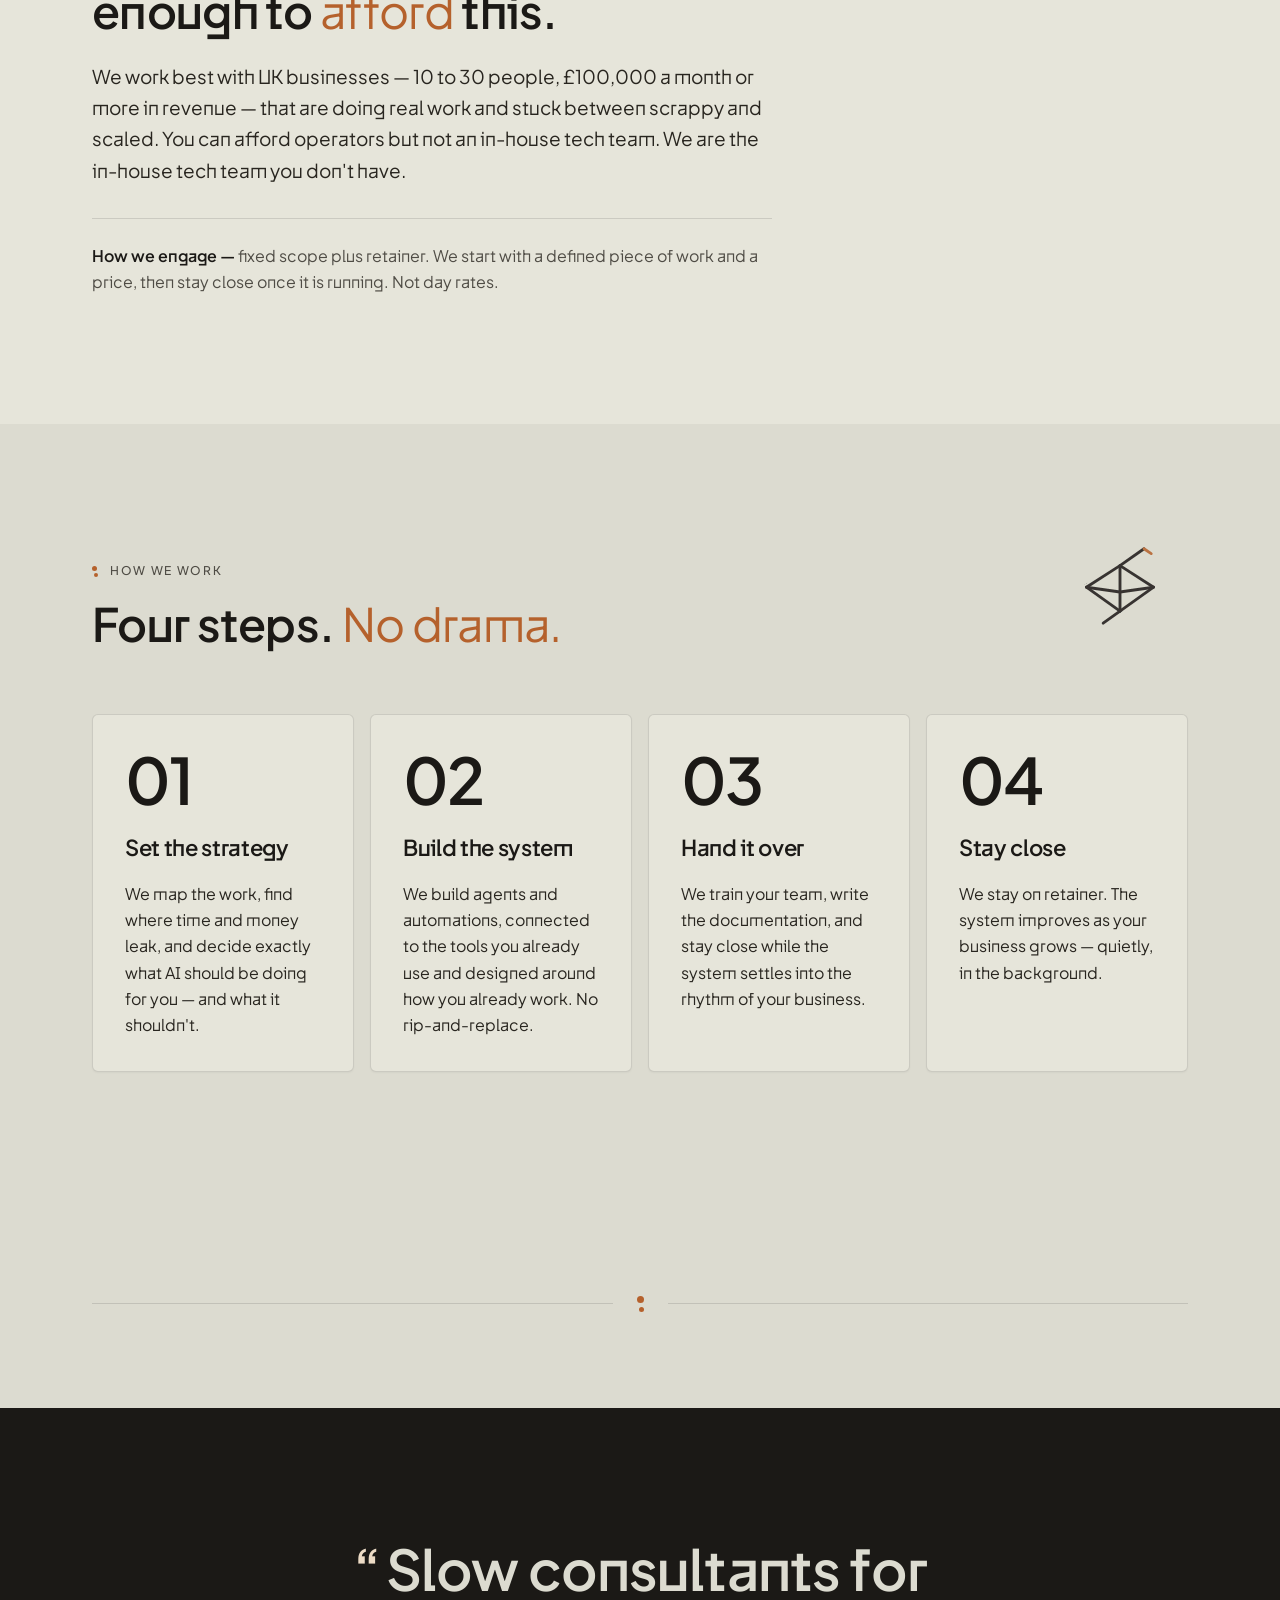
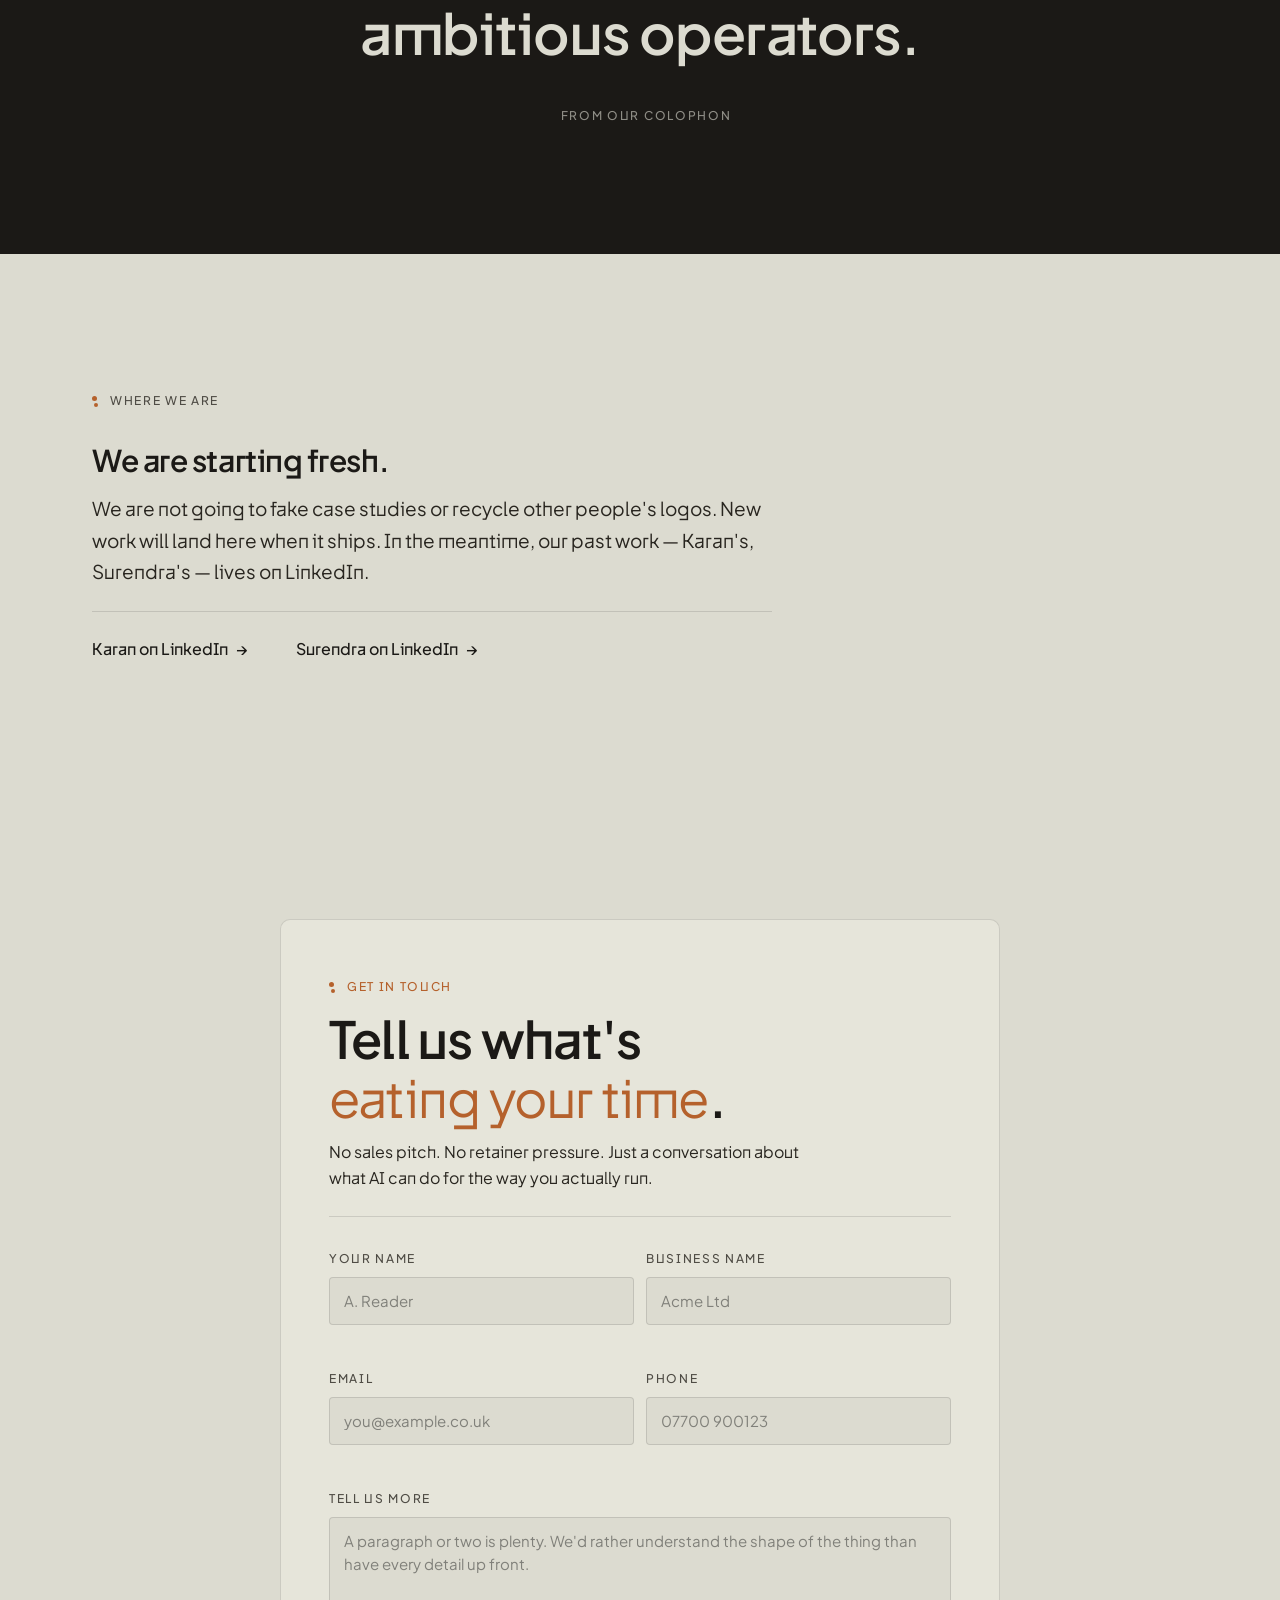
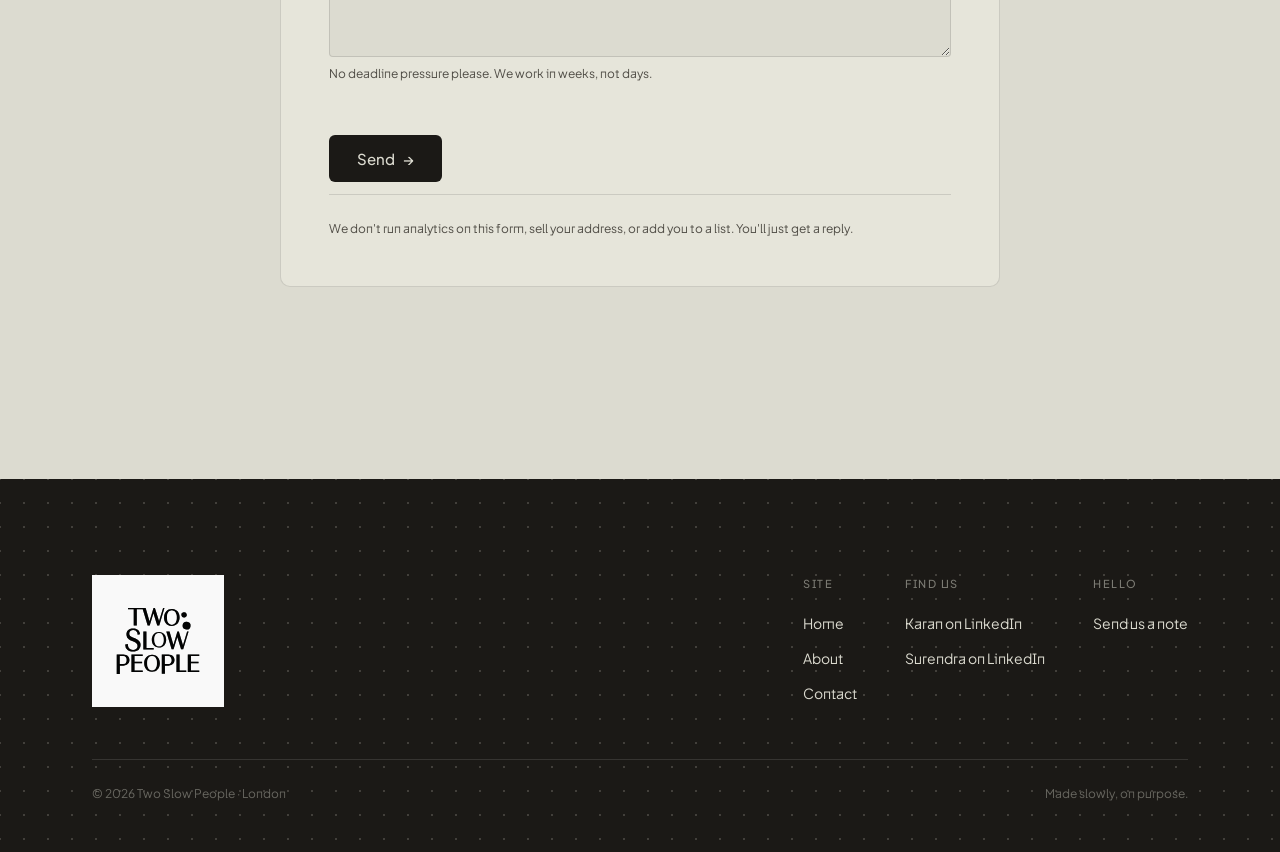
==== commit d6bc5aac: "Use the actual vector logo file as <img> instead of rebuilding it - Copied 2slowpeople_vector.svg fr" ====
--- a/index.html
+++ b/index.html
@@ -347,18 +347,7 @@
 <nav class="site-nav" id="nav">
     <div class="nav-inner">
         <a href="/" class="nav-logo" aria-label="Two Slow People — home">
-            <svg class="logo-square" viewBox="0 0 600 600" role="img" aria-label="Two Slow People">
-                <rect width="600" height="600" fill="var(--logo-bg)"/>
-                <g fill="var(--logo-fg)" font-family="'Bodoni Moda', 'Didot', Georgia, serif" font-weight="600" text-anchor="middle">
-                    <text x="300" y="220" font-size="120" letter-spacing="-4">TWO</text>
-                    <text x="300" y="345" font-size="120" letter-spacing="-4">SLOW</text>
-                    <text x="300" y="470" font-size="120" letter-spacing="-4">PEOPLE</text>
-                </g>
-                <g fill="var(--logo-dot)">
-                    <circle cx="445" cy="180" r="14"/>
-                    <circle cx="445" cy="225" r="10"/>
-                </g>
-            </svg>
+            <img class="logo-square" src="assets/logo-square.svg" alt="Two Slow People" />
         </a>
         <div class="nav-links" id="navLinks">
             <a href="#what">What we build</a>
@@ -643,18 +632,7 @@
     <div class="wrap">
         <div class="footer-top">
             <a href="/" class="footer-mark" aria-label="Two Slow People">
-                <svg class="logo-square" viewBox="0 0 600 600" role="img" aria-label="Two Slow People">
-                    <rect width="600" height="600" fill="var(--logo-bg)"/>
-                    <g fill="var(--logo-fg)" font-family="'Bodoni Moda', 'Didot', Georgia, serif" font-weight="600" text-anchor="middle">
-                        <text x="300" y="220" font-size="120" letter-spacing="-4">TWO</text>
-                        <text x="300" y="345" font-size="120" letter-spacing="-4">SLOW</text>
-                        <text x="300" y="470" font-size="120" letter-spacing="-4">PEOPLE</text>
-                    </g>
-                    <g fill="var(--logo-dot)">
-                        <circle cx="445" cy="180" r="14"/>
-                        <circle cx="445" cy="225" r="10"/>
-                    </g>
-                </svg>
+                <img class="logo-square" src="assets/logo-square.svg" alt="Two Slow People" />
             </a>
             <div class="footer-cols">
                 <div class="footer-col">
--- a/css/site.css
+++ b/css/site.css
@@ -264,15 +264,12 @@
     padding: var(--s-4) var(--s-6);
     gap: var(--s-5);
 }
-/* Square logo lockup — inline SVG, themed via CSS custom props.
-   The same SVG is reused in the footer with the colour roles flipped. */
+/* Square logo — uses the vector file at assets/logo-square.svg directly.
+   One source image, sized via CSS, inverted via filter for the footer. */
 .logo-square {
     width: 76px;
     height: 76px;
     display: block;
-    --logo-bg:  var(--ink);
-    --logo-fg:  var(--washi);
-    --logo-dot: var(--momiji);
 }
 .nav-logo {
     display: inline-block;
@@ -282,11 +279,9 @@
     flex-shrink: 0;
 }
 .footer-mark .logo-square {
-    --logo-bg:  var(--washi);
-    --logo-fg:  var(--ink);
-    --logo-dot: var(--momiji);
     width: 132px;
     height: 132px;
+    filter: invert(1);
 }
 .nav-links {
     display: flex;
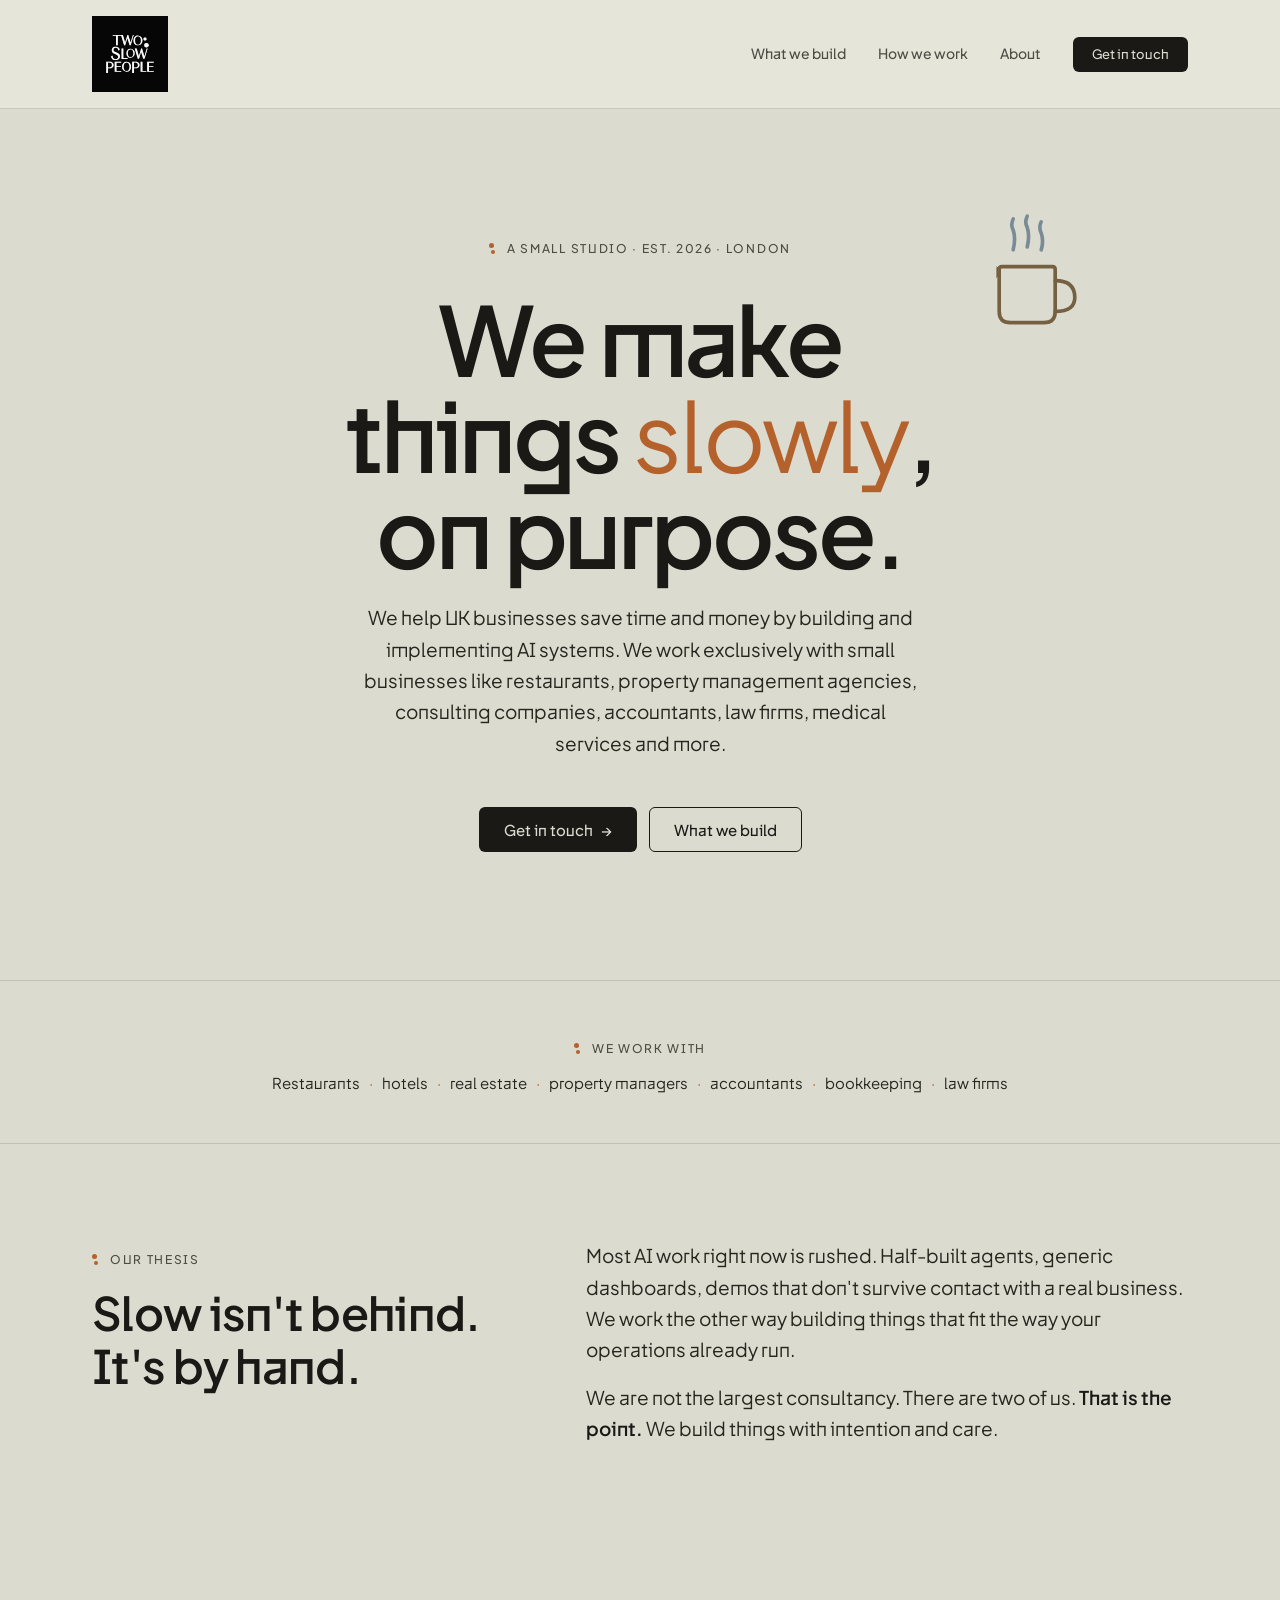
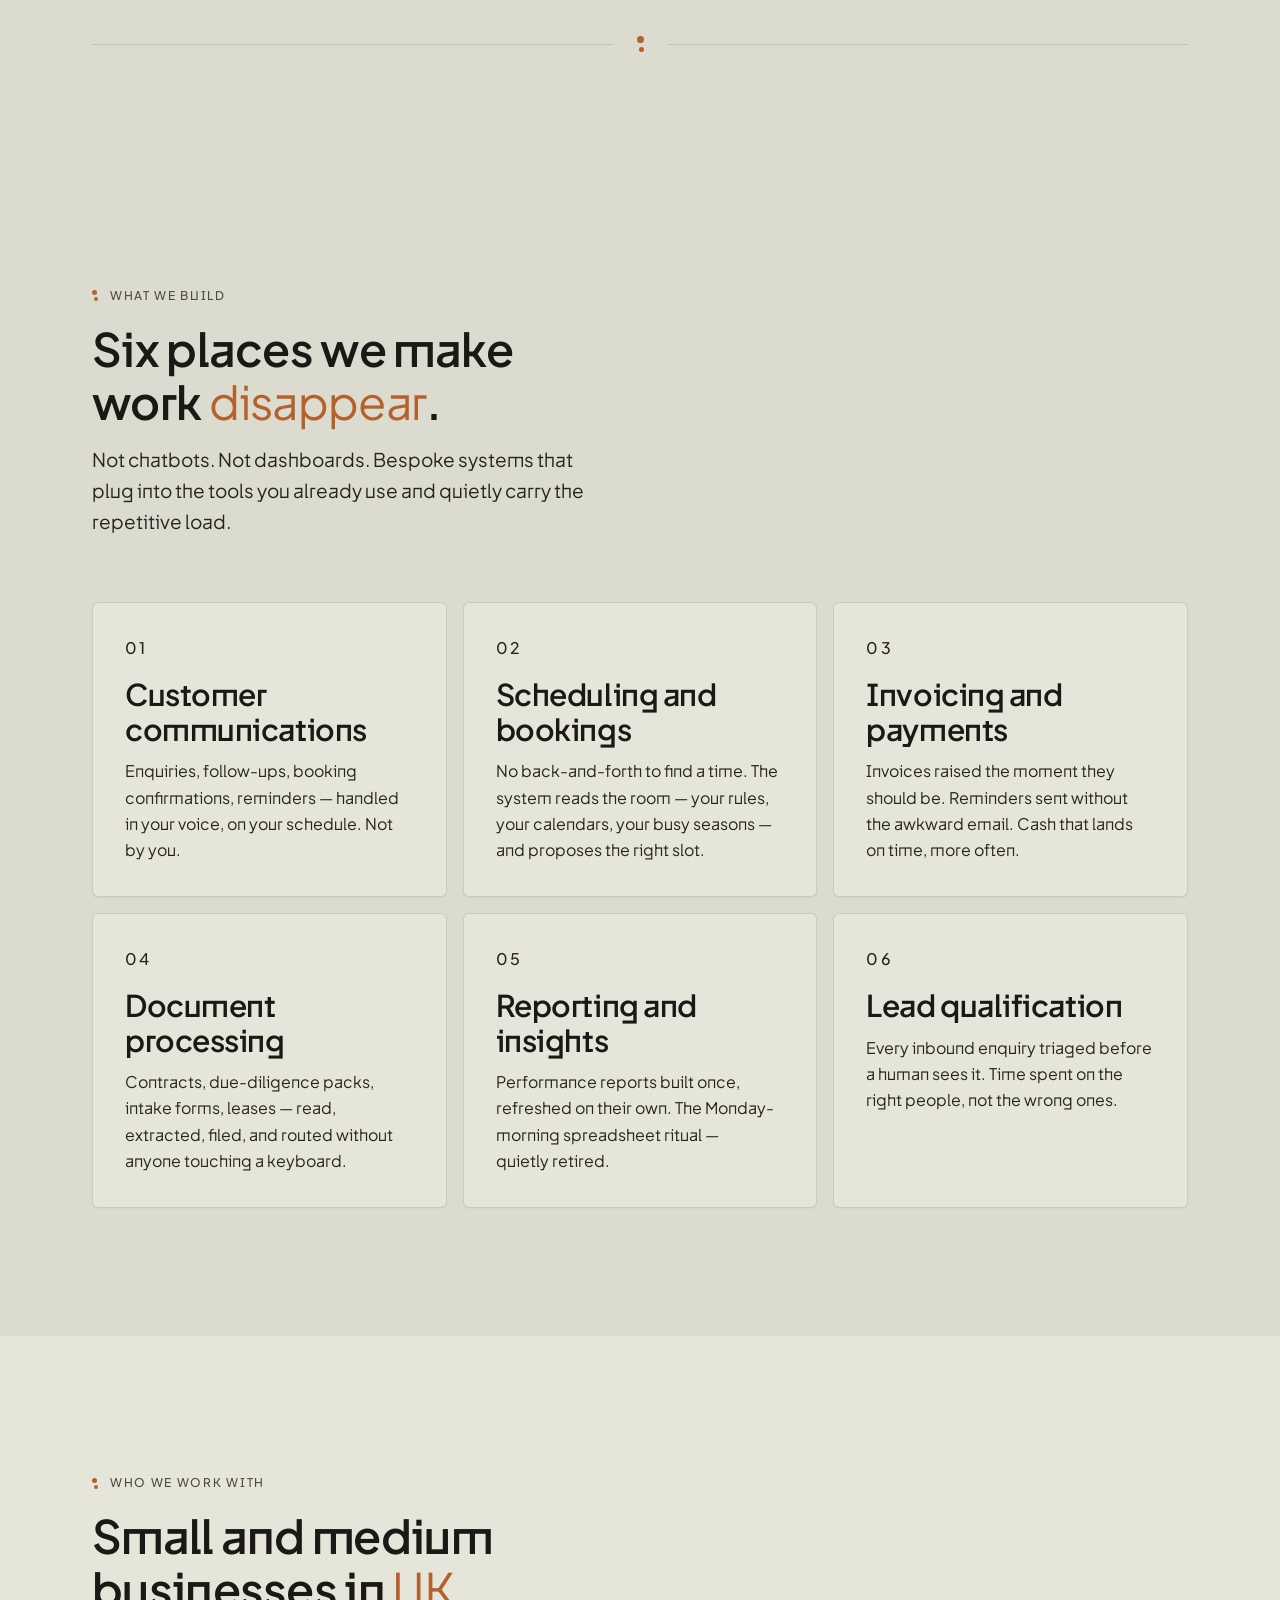
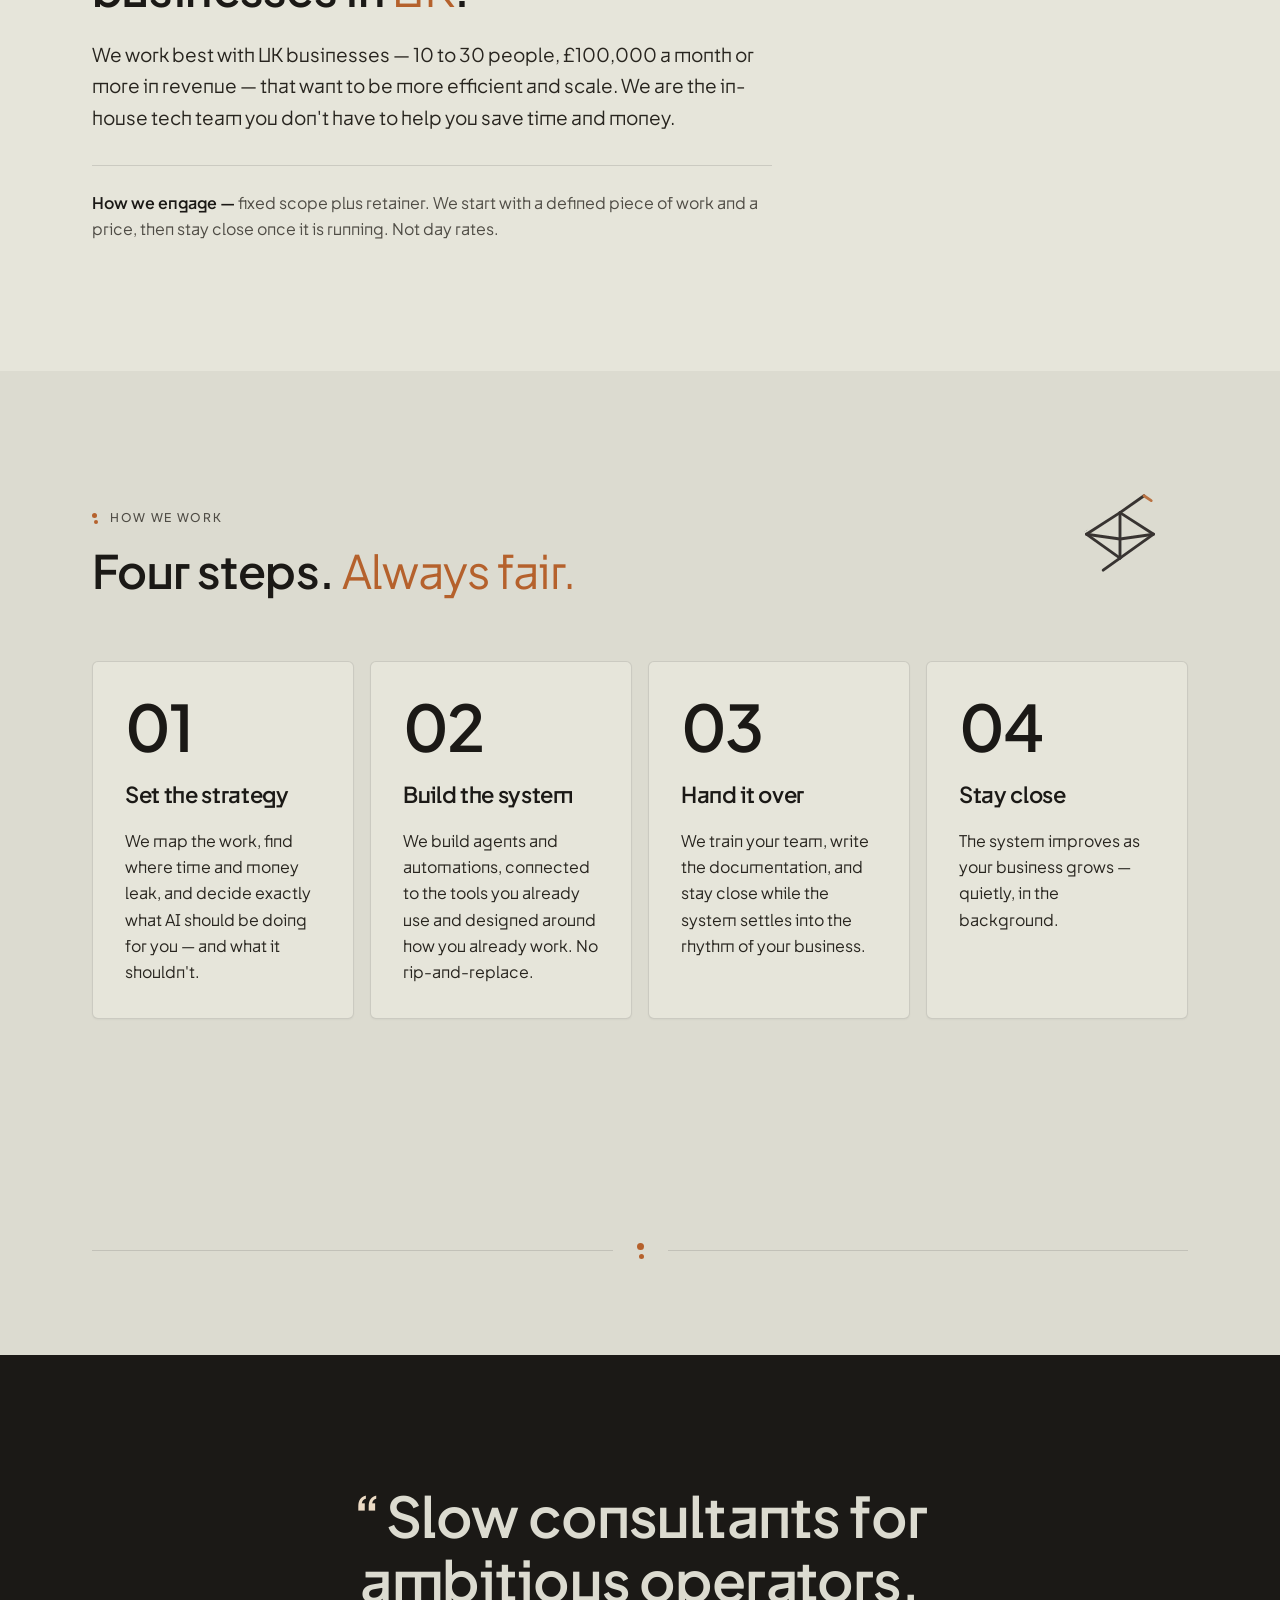
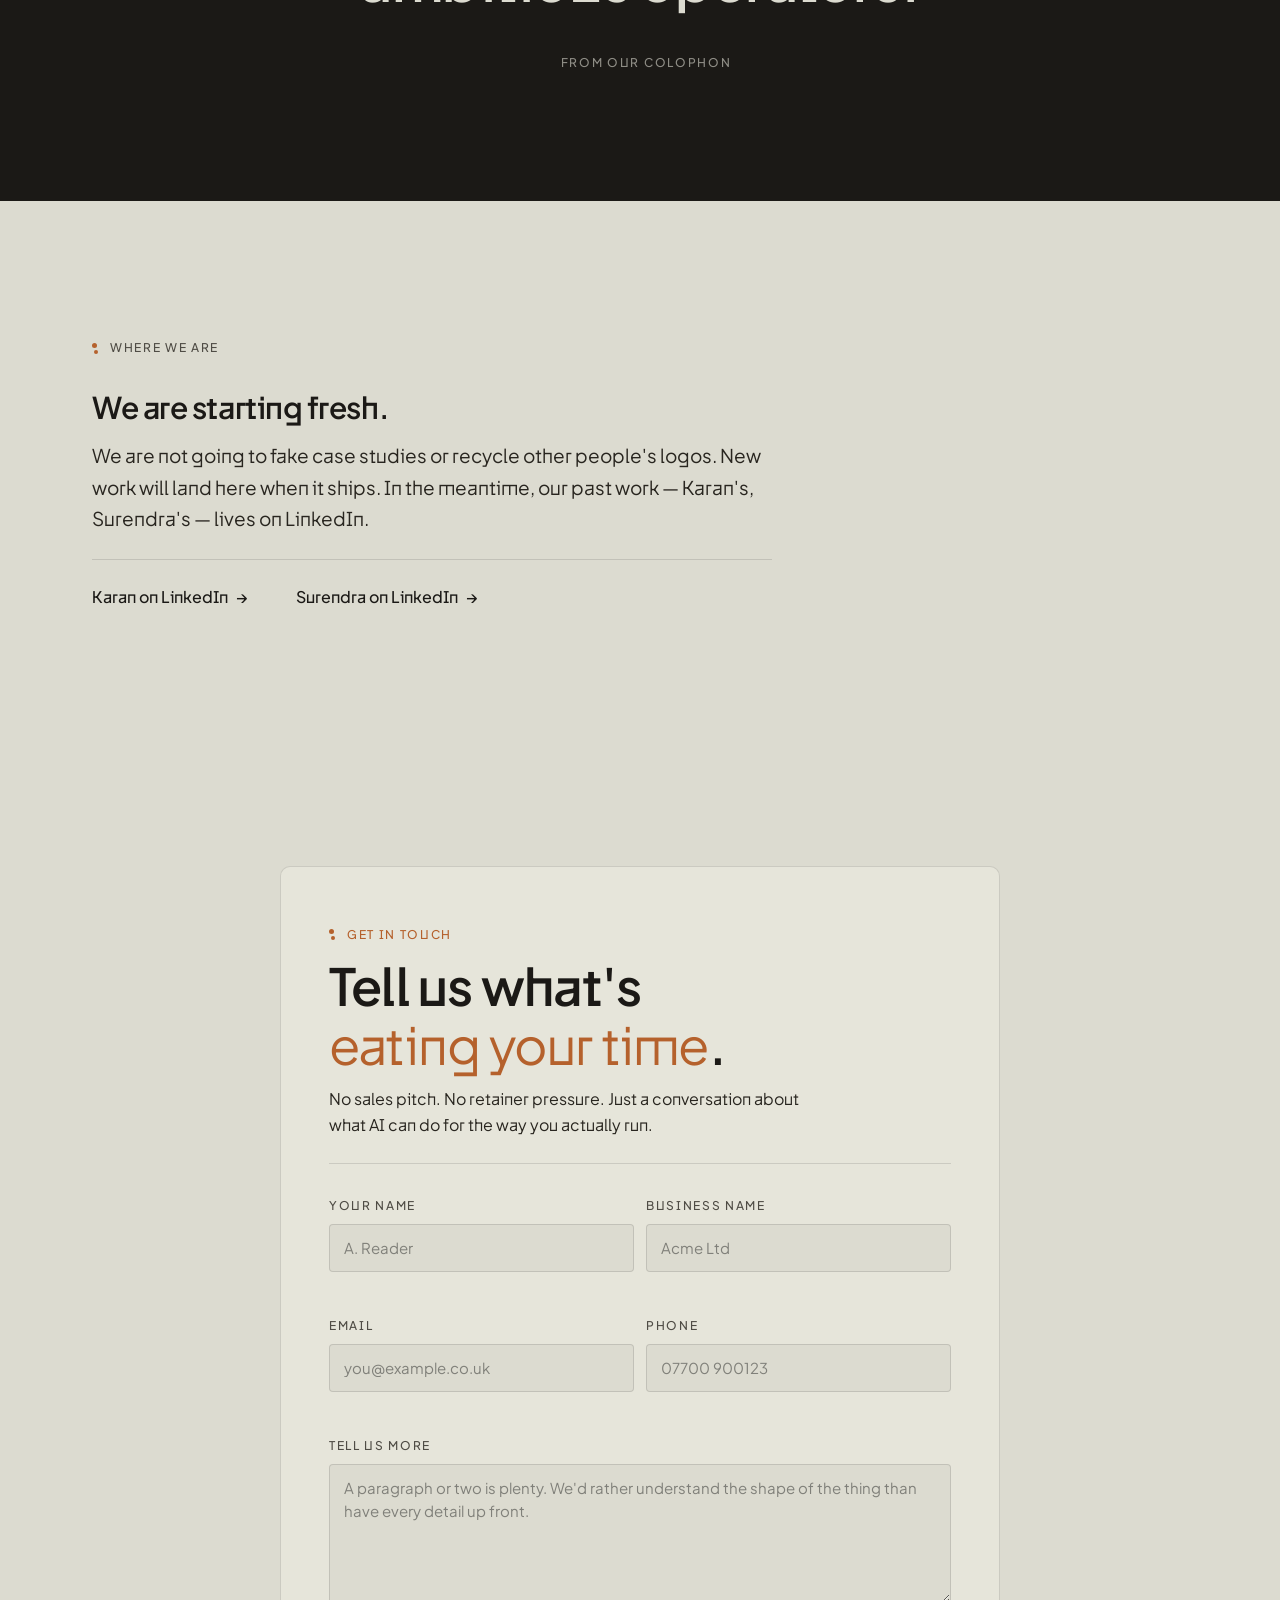
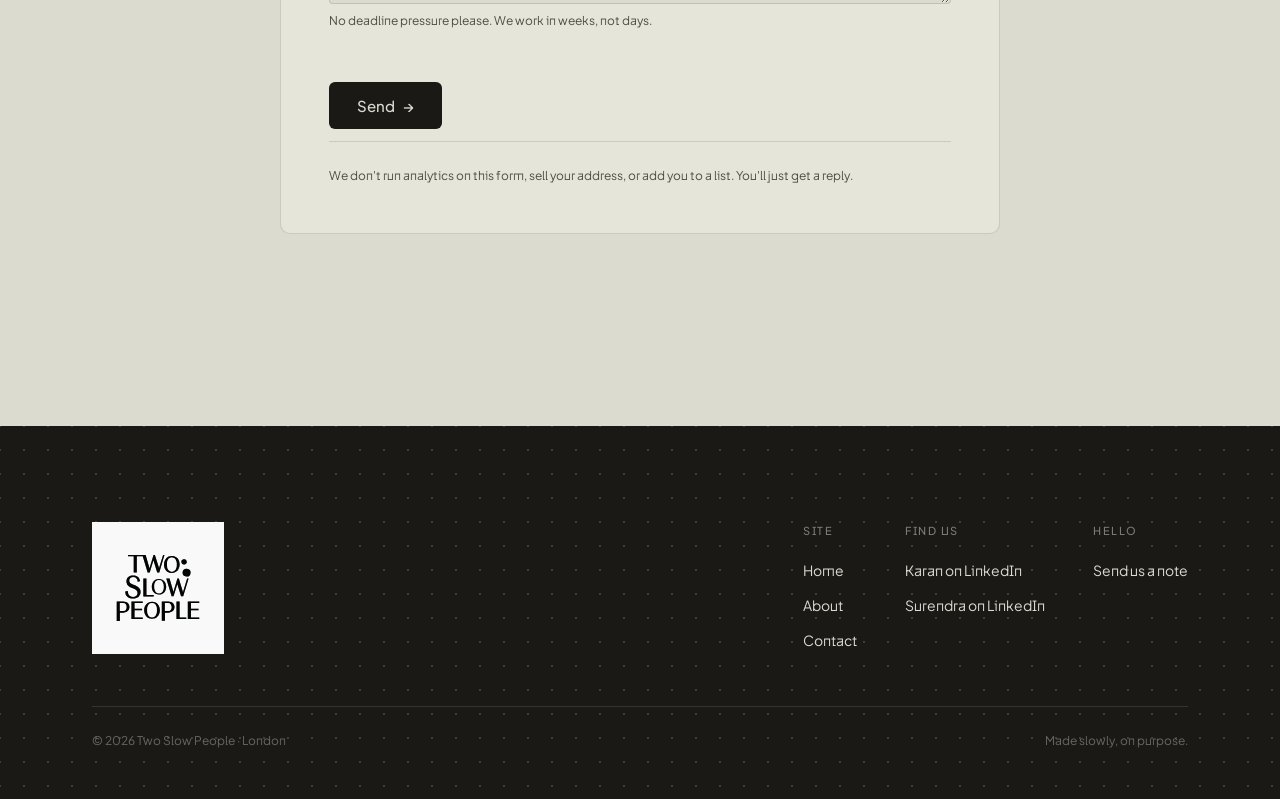
==== commit 9206bdc5: "Update homepage copy for Two Slow People" ====
--- a/index.html
+++ b/index.html
@@ -4,7 +4,7 @@
     <meta charset="UTF-8">
     <meta name="viewport" content="width=device-width, initial-scale=1.0">
     <title>Two Slow People — AI consulting for UK businesses</title>
-    <meta name="description" content="Two Slow People is a small AI consultancy run by Karan Baweja and Surendra Chaplot. We build proper AI systems by hand for UK businesses ready to scale.">
+    <meta name="description" content="Two Slow People helps UK businesses save time and money by building and implementing AI systems by hand.">
     <meta name="robots" content="index, follow">
     <meta name="theme-color" content="#1B1916">
 
@@ -15,13 +15,13 @@
     <meta property="og:type" content="website">
     <meta property="og:url" content="https://twoslowpeople.com/">
     <meta property="og:title" content="Two Slow People — AI consulting for UK businesses">
-    <meta property="og:description" content="A small AI consultancy run by two people, by hand. We work with UK businesses — restaurants, hotels, real estate, property, private equity.">
+    <meta property="og:description" content="We help UK businesses save time and money by building and implementing AI systems, by hand.">
     <meta property="og:site_name" content="Two Slow People">
     <meta property="og:locale" content="en_GB">
 
     <meta name="twitter:card" content="summary_large_image">
     <meta name="twitter:title" content="Two Slow People — AI consulting for UK businesses">
-    <meta name="twitter:description" content="A small AI consultancy run by two people, by hand. UK SMBs — restaurants, hotels, real estate, property, private equity.">
+    <meta name="twitter:description" content="We help UK businesses save time and money by building and implementing AI systems, by hand.">
 
     <link rel="stylesheet" href="css/tokens.css?v=1">
     <link rel="stylesheet" href="css/site.css?v=1">
@@ -306,7 +306,7 @@
           "name": "Two Slow People — AI consulting",
           "provider": { "@id": "https://twoslowpeople.com/#organization" },
           "serviceType": "AI consulting and bespoke automation",
-          "description": "Bespoke AI systems for UK SMBs — customer communications, scheduling, invoicing, document processing, reporting, and lead qualification.",
+          "description": "We help UK businesses save time and money by building and implementing AI systems across customer communications, scheduling, invoicing, document processing, reporting, and lead qualification.",
           "areaServed": { "@type": "Country", "name": "United Kingdom" }
         },
         {
@@ -315,7 +315,7 @@
             {
               "@type": "Question",
               "name": "What kind of businesses do you work with?",
-              "acceptedAnswer": { "@type": "Answer", "text": "UK businesses with 10–30 people and £100,000+ a month in revenue. Industries include restaurants, hotels, real estate, property managers, property due diligence, and private equity." }
+              "acceptedAnswer": { "@type": "Answer", "text": "UK businesses with 10–30 people and £100,000+ a month in revenue. Industries include restaurants, hotels, real estate, property managers, accountants, bookkeeping firms, law firms, and medical services." }
             },
             {
               "@type": "Question",
@@ -381,7 +381,7 @@
             <span>A small studio · est. 2026 · London</span>
         </div>
         <h1 class="display rev">We make things <em>slowly</em>,<br>on purpose.</h1>
-        <p class="lead lede rev">Two people, building AI systems by hand for UK businesses. We work with restaurants, hotels, real estate, property, and private equity — operators who already do their work properly and want the tools to match.</p>
+        <p class="lead lede rev">We help UK businesses save time and money by building and implementing AI systems. We work exclusively with small businesses like restaurants, property management agencies, consulting companies, accountants, law firms, medical services and more.</p>
         <div class="hero-ctas rev">
             <a href="#contact" class="btn btn-primary">Get in touch <span aria-hidden="true">→</span></a>
             <a href="#what" class="btn btn-outline">What we build</a>
@@ -396,7 +396,7 @@
             <span class="dotpair-mark"><span></span><span></span></span>
             <span>We work with</span>
         </div>
-        <p class="sectors-line">Restaurants <span class="sep">·</span> hotels <span class="sep">·</span> real estate <span class="sep">·</span> property managers <span class="sep">·</span> property due diligence <span class="sep">·</span> private equity</p>
+        <p class="sectors-line">Restaurants <span class="sep">·</span> hotels <span class="sep">·</span> real estate <span class="sep">·</span> property managers <span class="sep">·</span> accountants <span class="sep">·</span> bookkeeping <span class="sep">·</span> law firms</p>
     </div>
 </div>
 
@@ -412,8 +412,8 @@
                 <h2>Slow isn't behind. It's <em>by hand</em>.</h2>
             </div>
             <div class="statement-right">
-                <p>Most AI work right now is rushed. Half-built agents, generic dashboards, demos that don't survive contact with a real business. We work the other way — two people on the tools, building things that fit the way your operators already run.</p>
-                <p>We are not the largest consultancy. There are two of us. <em>That is the point.</em></p>
+                <p>Most AI work right now is rushed. Half-built agents, generic dashboards, demos that don't survive contact with a real business. We work the other way building things that fit the way your operations already run.</p>
+                <p>We are not the largest consultancy. There are two of us. <em>That is the point.</em> We build things with intention and care.</p>
             </div>
         </div>
     </div>
@@ -482,8 +482,8 @@
                 <span class="dotpair-mark"><span></span><span></span></span>
                 <span>Who we work with</span>
             </div>
-            <h2>Small enough to know your business. Big enough to <em>afford</em> this.</h2>
-            <p>We work best with UK businesses — 10 to 30 people, £100,000 a month or more in revenue — that are doing real work and stuck between scrappy and scaled. You can afford operators but not an in-house tech team. We are the in-house tech team you don't have.</p>
+            <h2>Small and medium businesses in <em>UK</em>.</h2>
+            <p>We work best with UK businesses — 10 to 30 people, £100,000 a month or more in revenue — that want to be more efficient and scale. We are the in-house tech team you don't have to help you save time and money.</p>
             <div class="engagement"><strong>How we engage —</strong> fixed scope plus retainer. We start with a defined piece of work and a price, then stay close once it is running. Not day rates.</div>
         </div>
     </div>
@@ -511,7 +511,7 @@
                 <span class="dotpair-mark"><span></span><span></span></span>
                 <span>How we work</span>
             </div>
-            <h2>Four steps. <em>No drama.</em></h2>
+            <h2>Four steps. <em>Always fair.</em></h2>
         </div>
         <div class="how-grid rev">
             <article class="card">
@@ -532,7 +532,7 @@
             <article class="card">
                 <div class="step-num">04</div>
                 <h3>Stay close</h3>
-                <p>We stay on retainer. The system improves as your business grows — quietly, in the background.</p>
+                <p>The system improves as your business grows — quietly, in the background.</p>
             </article>
         </div>
     </div>
--- a/css/site.css
+++ b/css/site.css
@@ -477,9 +477,9 @@
     .wrap, .wrap-md, .wrap-sm { padding: 0 var(--s-5); }
     .nav-inner {
         position: relative;
-        padding: var(--s-3) var(--s-5);
+        padding: 14px var(--s-5);    /* +20% header height vs prior */
     }
-    .logo-square { width: 56px; height: 56px; }
+    .logo-square { width: 68px; height: 68px; }   /* +20% from 56 */
     .footer-mark .logo-square { width: 100px; height: 100px; }
     .nav-links {
         display: none;
@@ -519,9 +519,9 @@
 }
 @media (max-width: 480px) {
     .wrap, .wrap-md, .wrap-sm { padding: 0 var(--s-4); }
-    .nav-inner { padding: var(--s-3) var(--s-4); }
+    .nav-inner { padding: 14px var(--s-4); }     /* +20% header height vs prior */
     .nav-mob { right: var(--s-4); }
-    .logo-square { width: 48px; height: 48px; }
+    .logo-square { width: 58px; height: 58px; }  /* +20% from 48 */
     .footer-mark .logo-square { width: 88px; height: 88px; }
     .footer-cols { grid-template-columns: 1fr; gap: var(--s-5); }
     .form-submit { width: 100%; justify-content: center; }
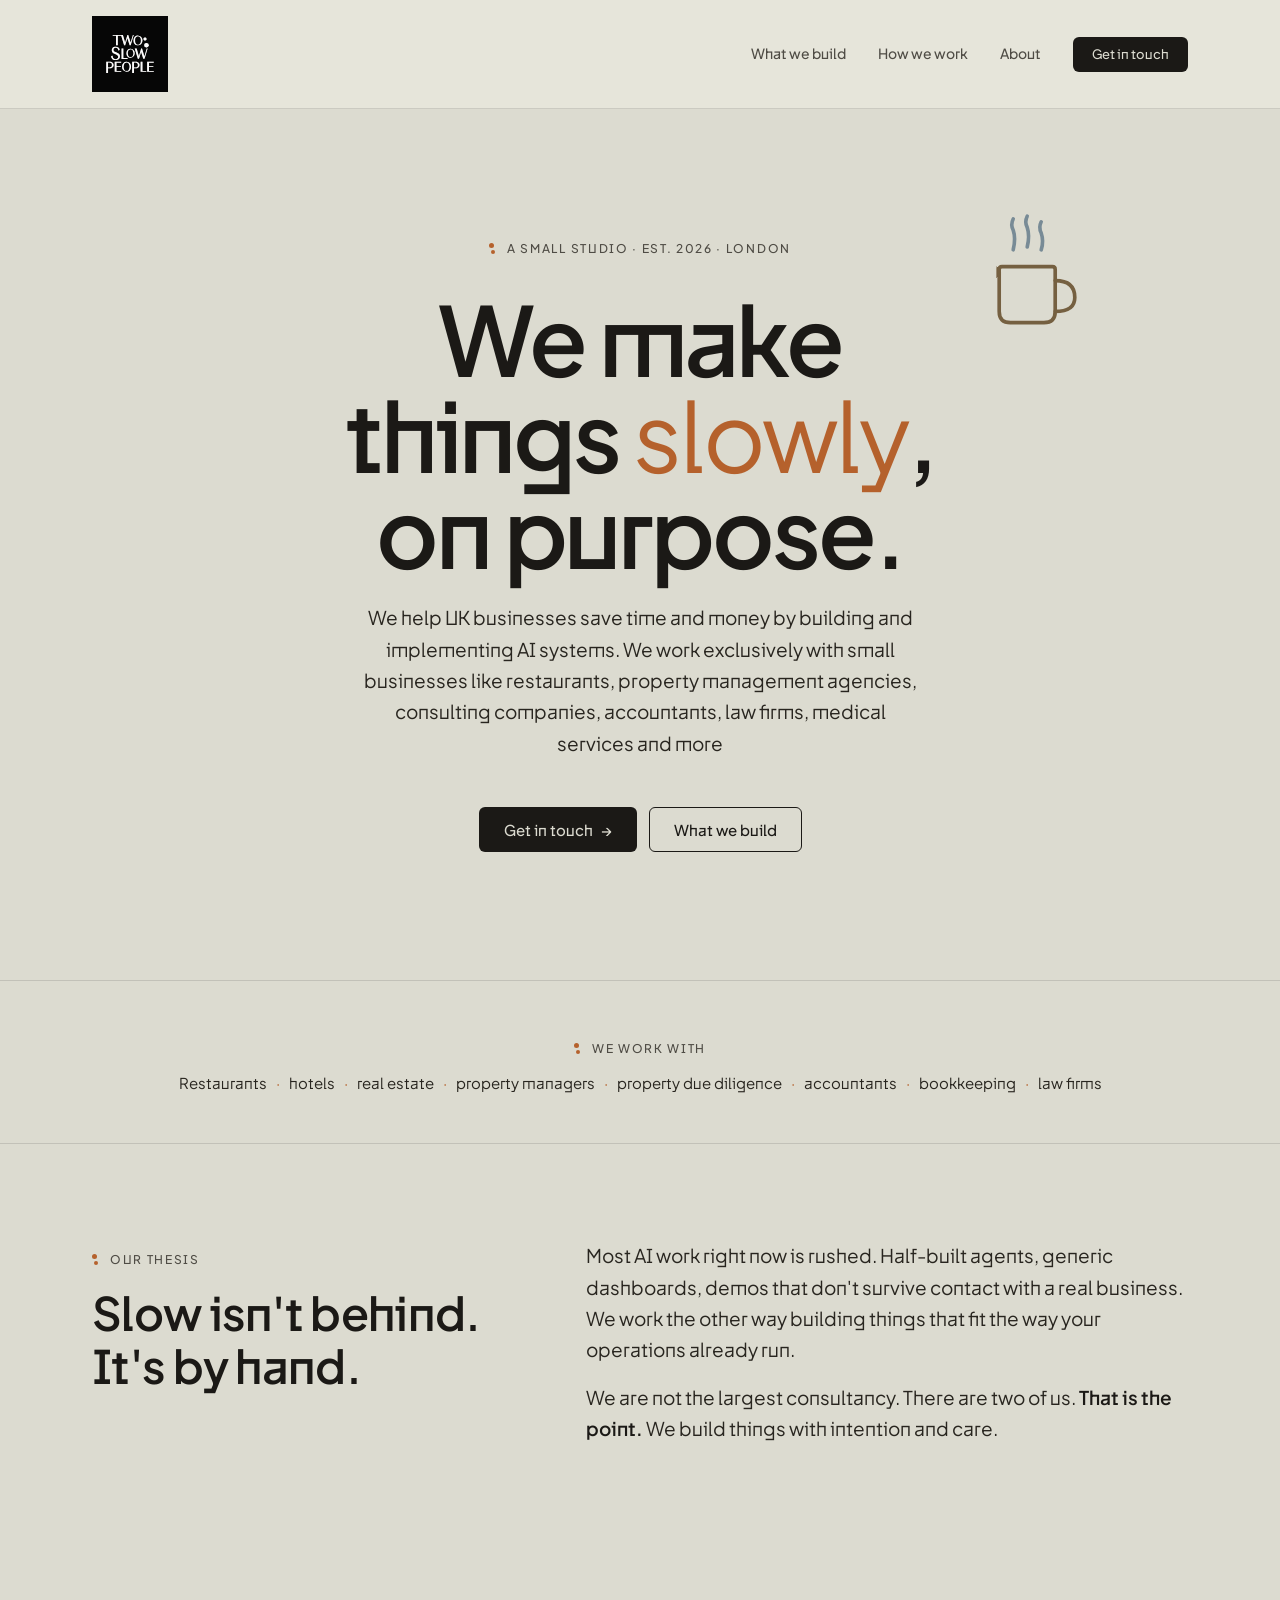
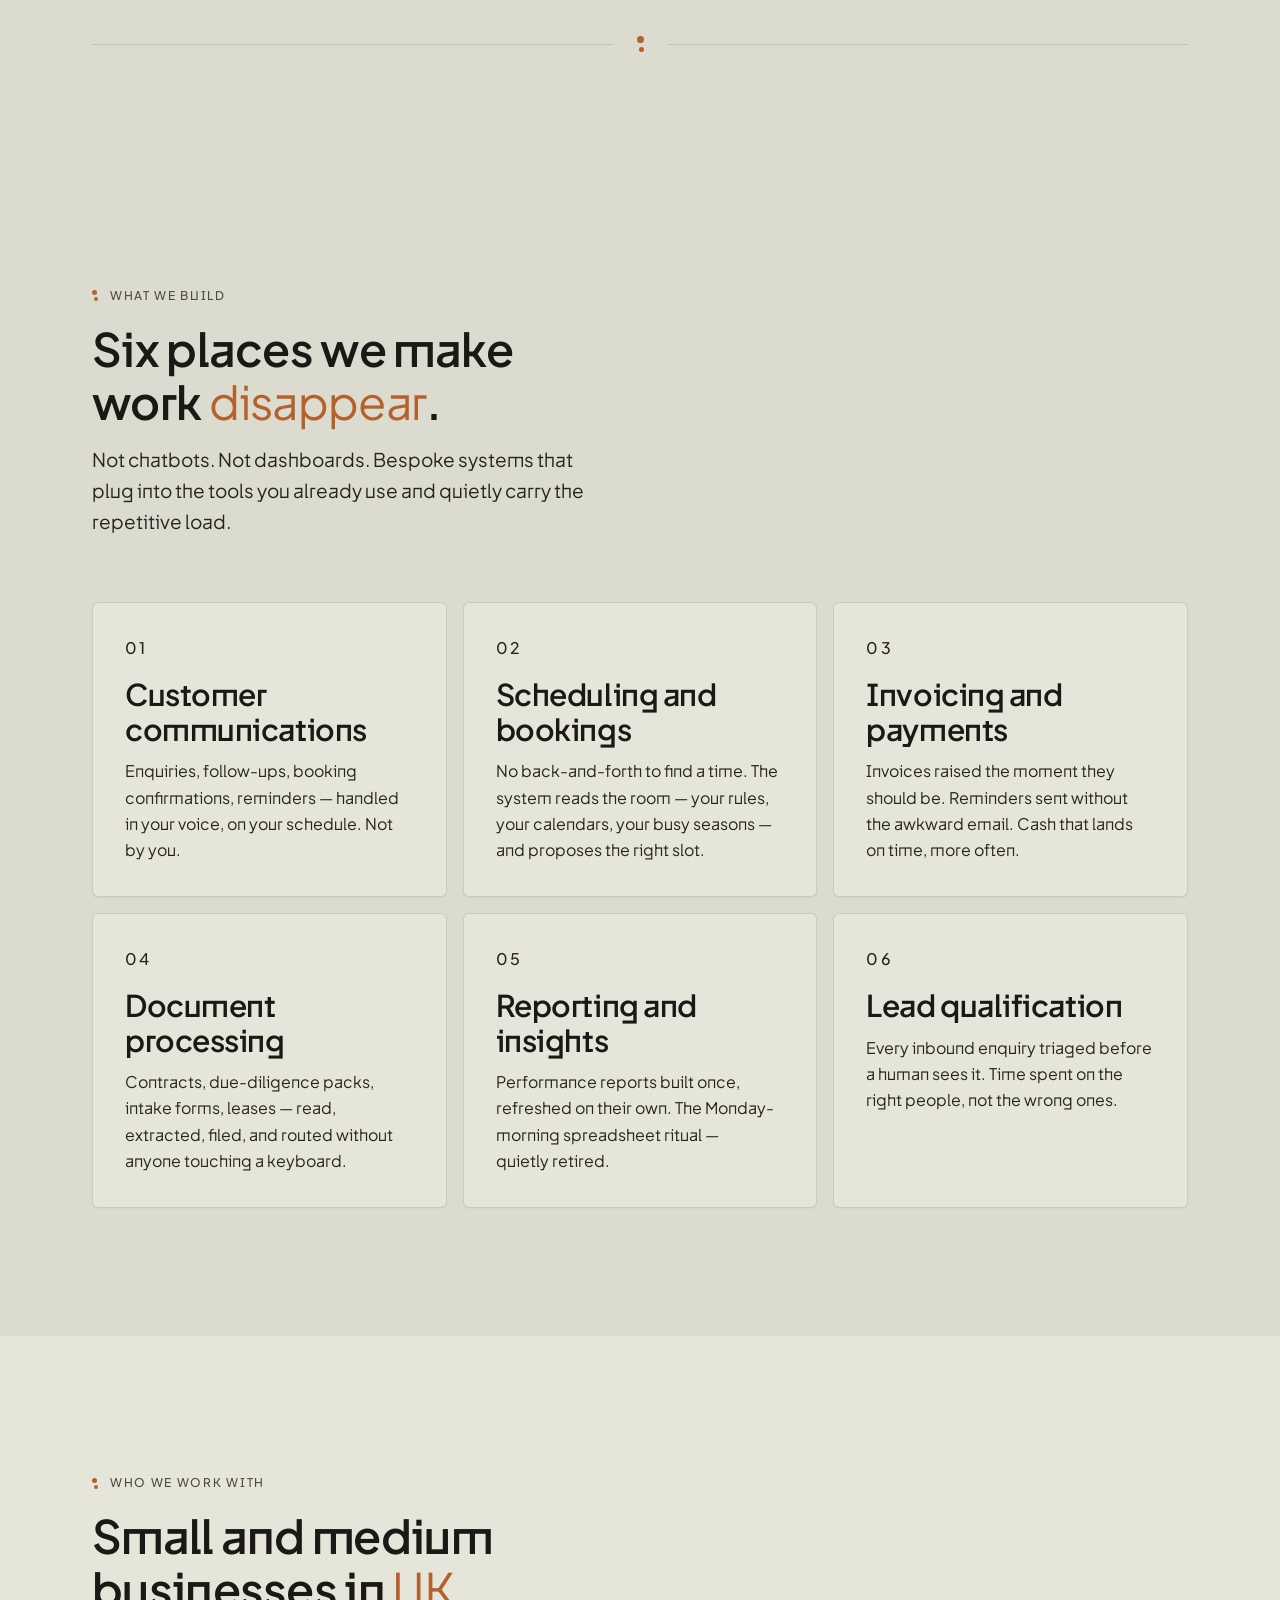
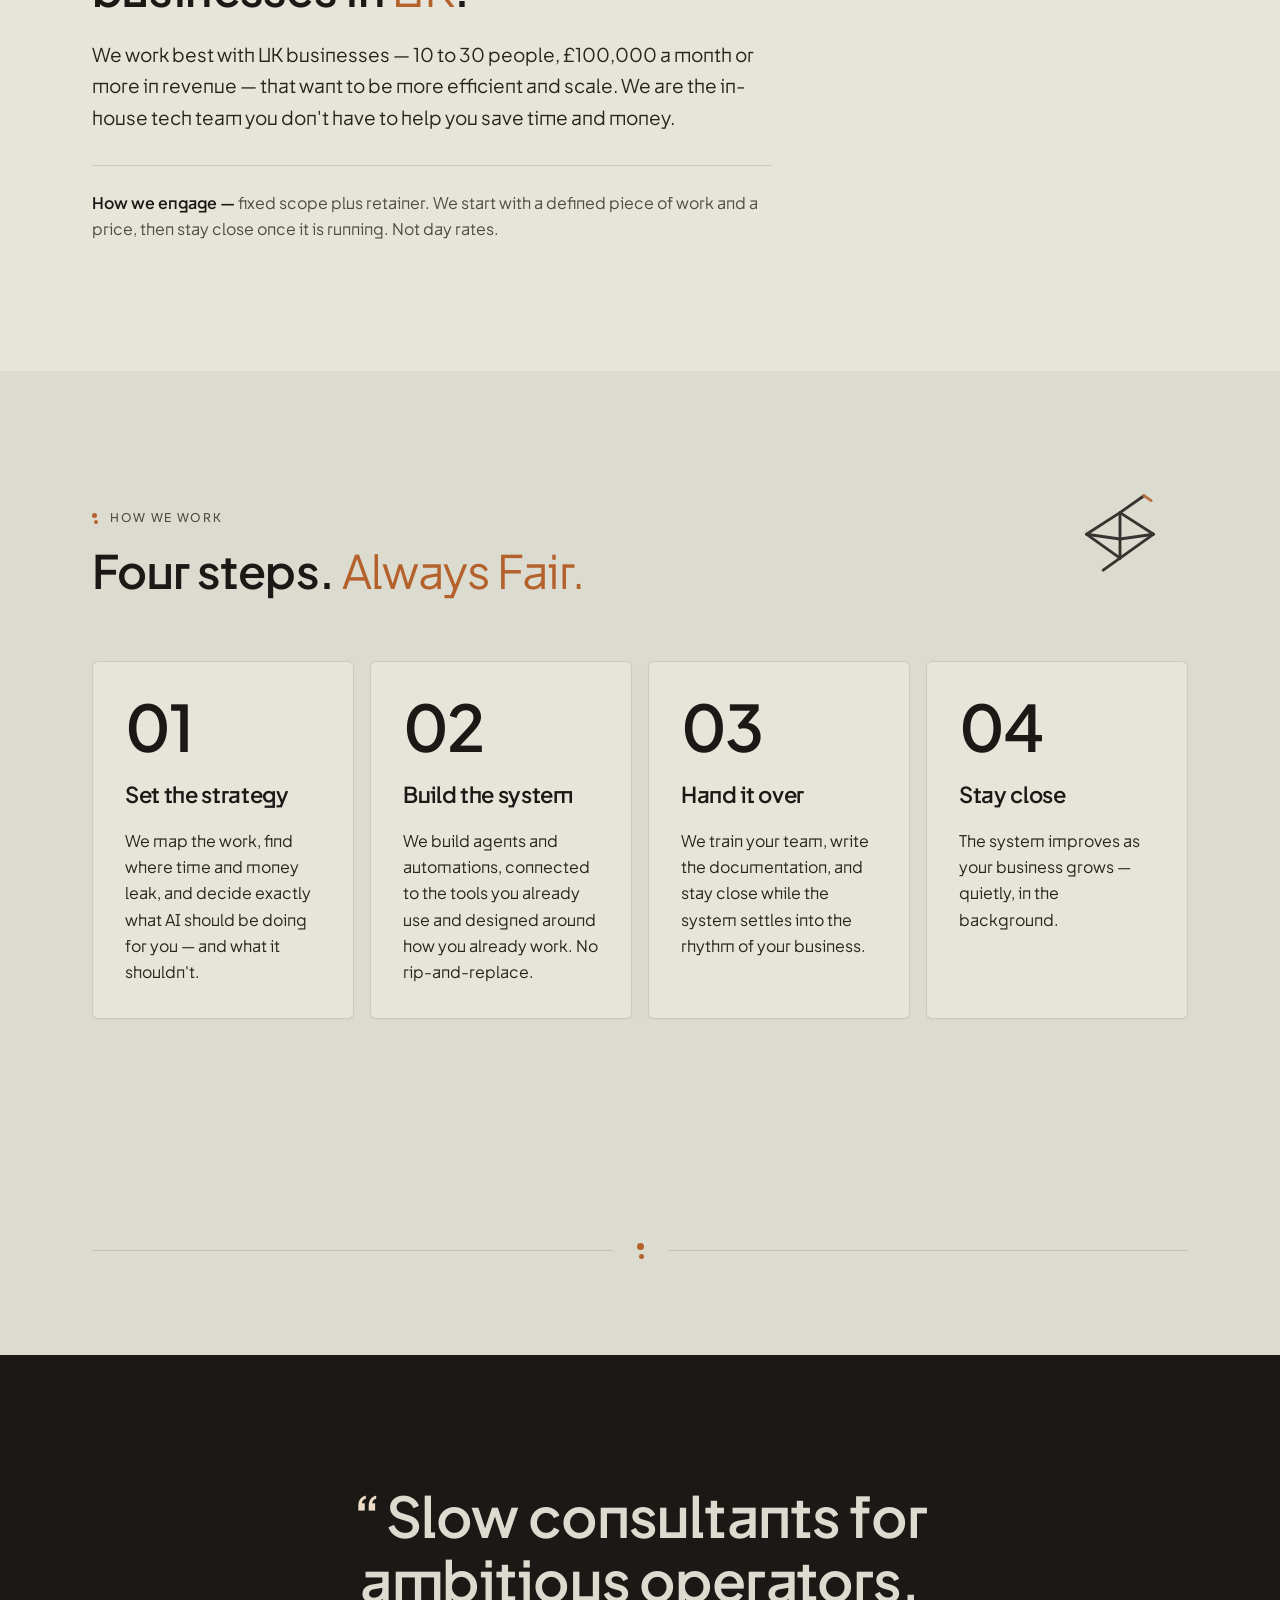
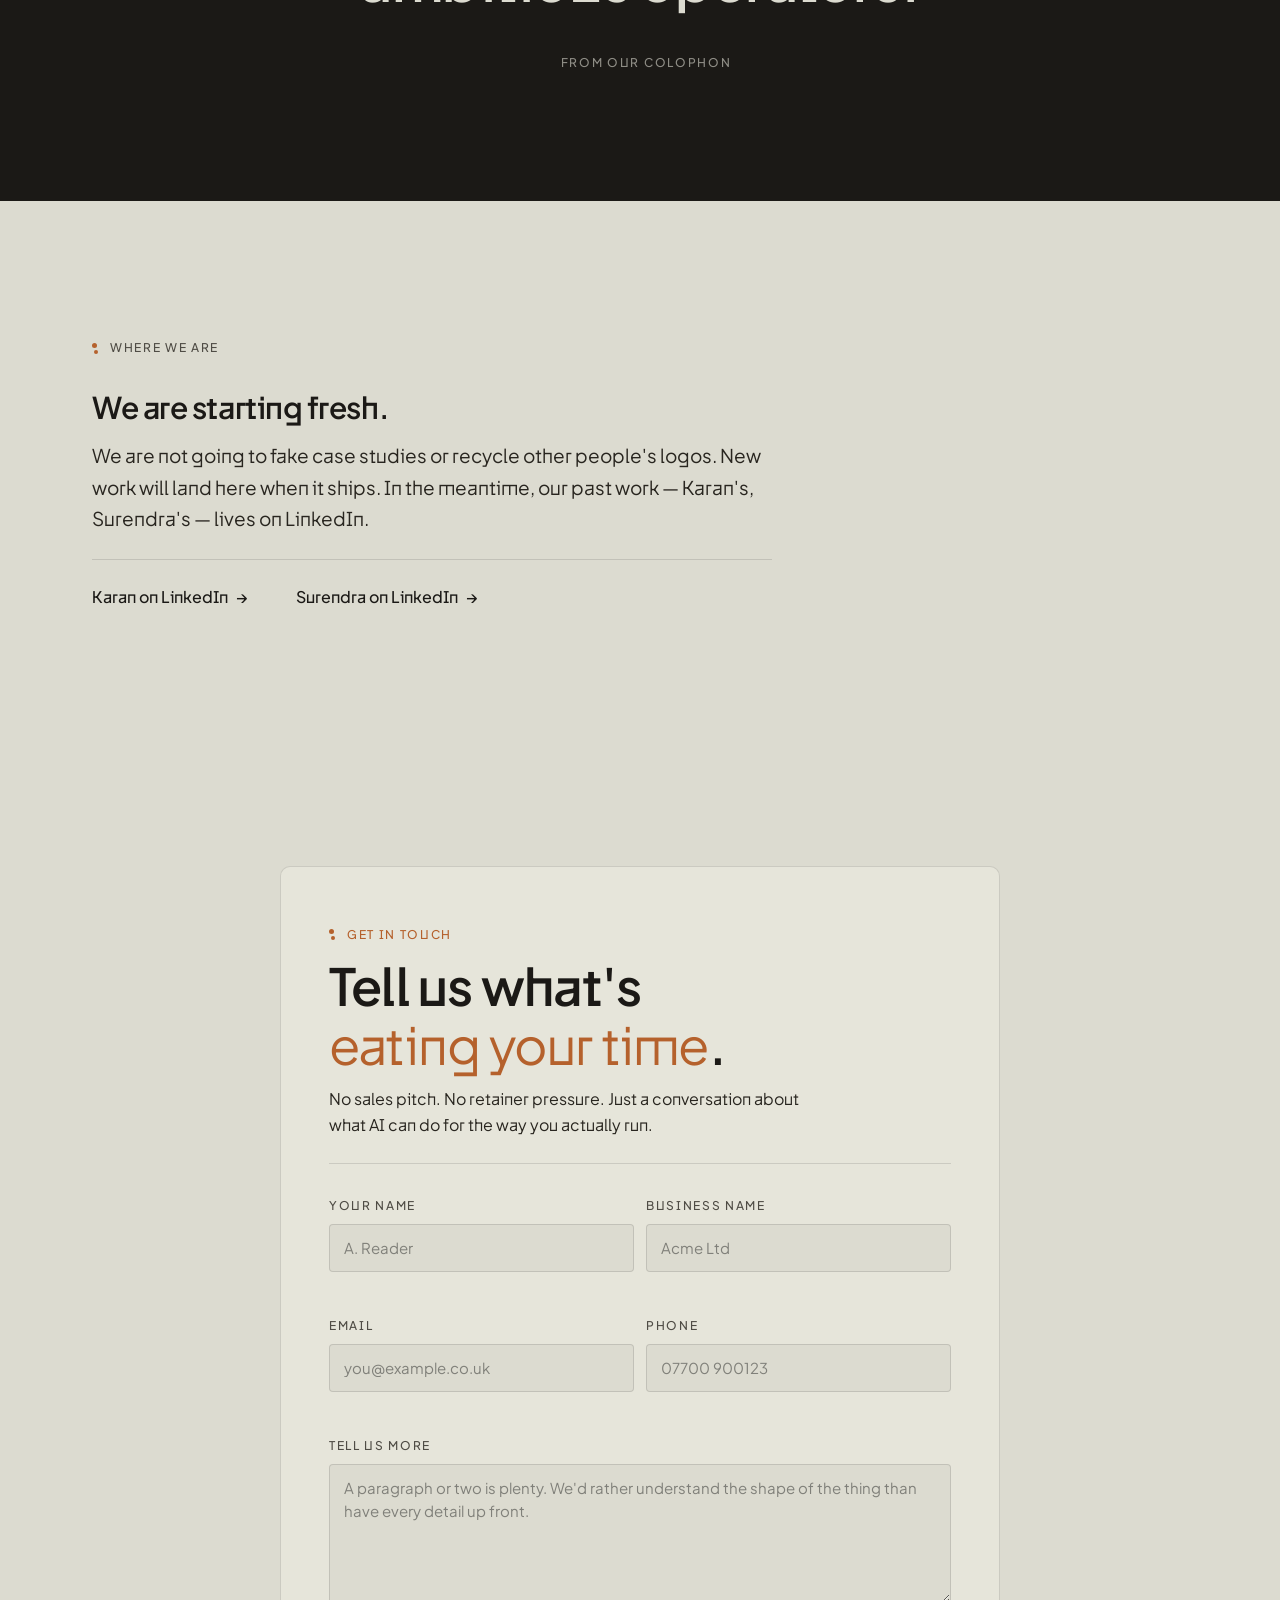
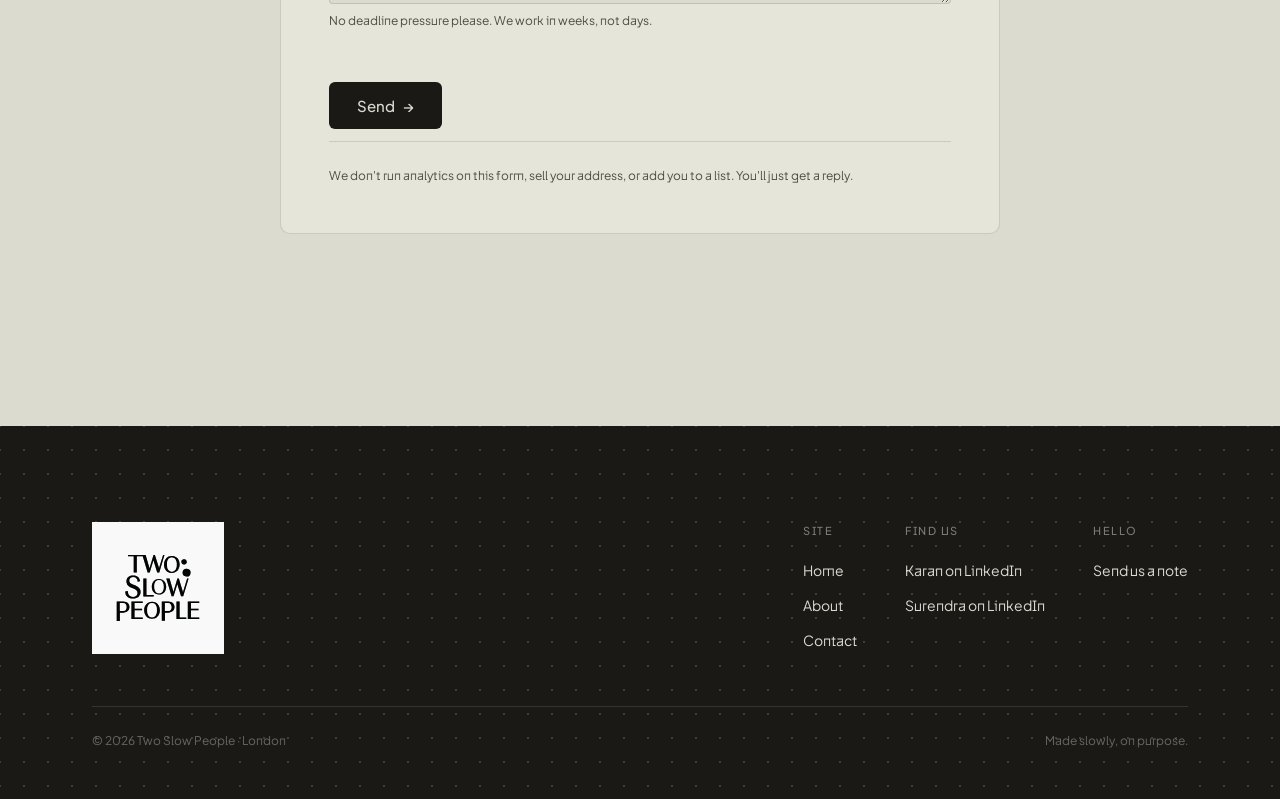
==== commit bb000c6c: "Align homepage copy with provided doc" ====
--- a/index.html
+++ b/index.html
@@ -381,7 +381,7 @@
             <span>A small studio · est. 2026 · London</span>
         </div>
         <h1 class="display rev">We make things <em>slowly</em>,<br>on purpose.</h1>
-        <p class="lead lede rev">We help UK businesses save time and money by building and implementing AI systems. We work exclusively with small businesses like restaurants, property management agencies, consulting companies, accountants, law firms, medical services and more.</p>
+        <p class="lead lede rev">We help UK businesses save time and money by building and implementing AI systems. We work exclusively with small businesses like restaurants, property management agencies, consulting companies, accountants, law firms, medical services and more</p>
         <div class="hero-ctas rev">
             <a href="#contact" class="btn btn-primary">Get in touch <span aria-hidden="true">→</span></a>
             <a href="#what" class="btn btn-outline">What we build</a>
@@ -396,7 +396,7 @@
             <span class="dotpair-mark"><span></span><span></span></span>
             <span>We work with</span>
         </div>
-        <p class="sectors-line">Restaurants <span class="sep">·</span> hotels <span class="sep">·</span> real estate <span class="sep">·</span> property managers <span class="sep">·</span> accountants <span class="sep">·</span> bookkeeping <span class="sep">·</span> law firms</p>
+        <p class="sectors-line">Restaurants <span class="sep">·</span> hotels <span class="sep">·</span> real estate <span class="sep">·</span> property managers <span class="sep">·</span> property due diligence <span class="sep">·</span> accountants <span class="sep">·</span> bookkeeping <span class="sep">·</span> law firms</p>
     </div>
 </div>
 
@@ -511,7 +511,7 @@
                 <span class="dotpair-mark"><span></span><span></span></span>
                 <span>How we work</span>
             </div>
-            <h2>Four steps. <em>Always fair.</em></h2>
+            <h2>Four steps. <em>Always Fair.</em></h2>
         </div>
         <div class="how-grid rev">
             <article class="card">
